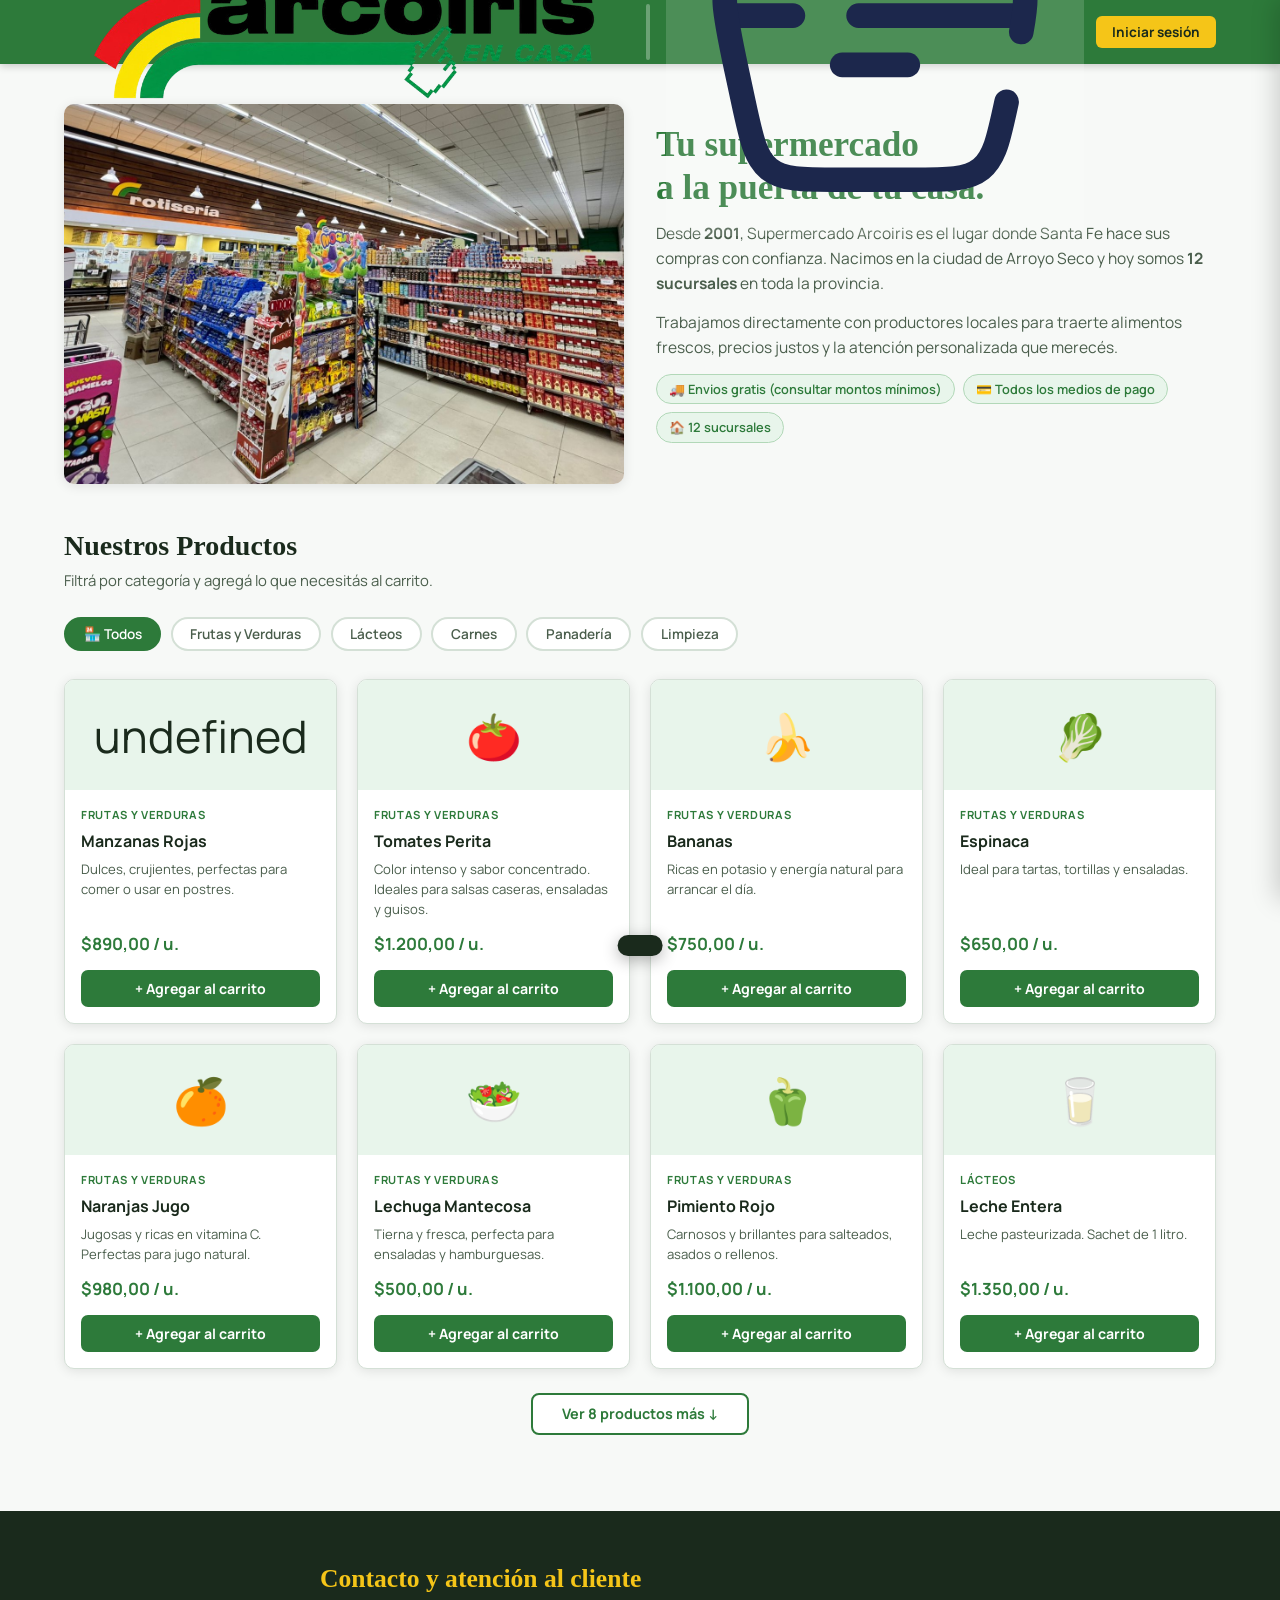
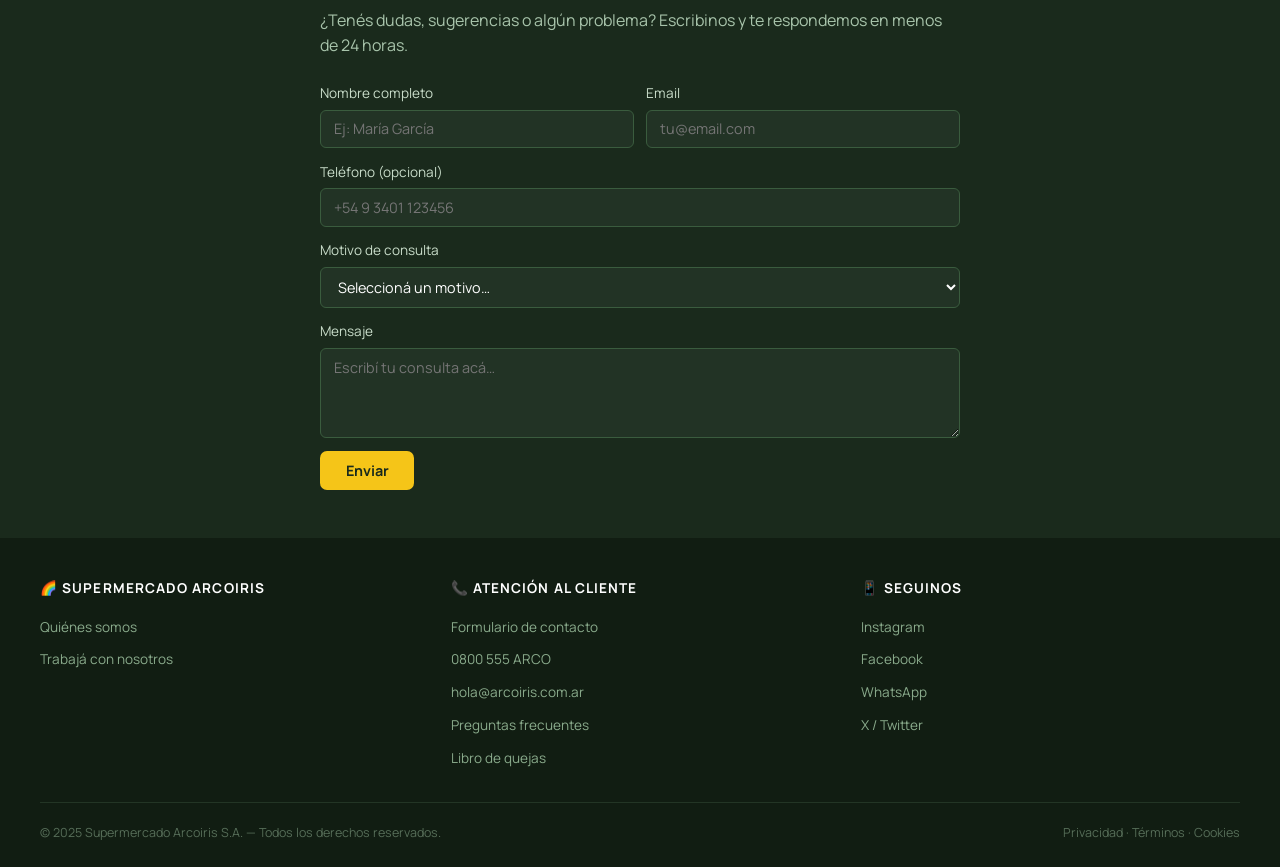
==== index.html @ 896e0bf3 "Errores menores" ====
<!DOCTYPE html>
<html lang="es">
<head>
  <meta charset="UTF-8" />
  <meta name="viewport" content="width=device-width, initial-scale=1.0" />
  <link rel="stylesheet" href="style.css">
  <link rel="icon" type="image/png" href="img/favicon.png">
  <title>Supermercado Arcoiris Online</title>
</head>
<body>

   <!-- ═══════════════════════════════ NAV ════════════════════════════════ -->
  <header>
    <nav id="main-nav" role="navigation" aria-label="Navegación principal">
      <div class="nav-inner">

        <a href="#" class="nav-logo" aria-label="Inicio — Supermercado Arcoiris">
          <img src="img/logo.png" alt="logo de Supermercado Arcoiris Premium">
        </a>

        <form class="nav-search" role="search" id="search-form">
          <label for="search-input" class="sr-only">Buscar productos</label>
          <input
            type="search"
            id="search-input"
            placeholder="Buscar productos..."
            autocomplete="off"
            aria-label="Buscar productos"
          />
          <button type="submit" id="search-btn" aria-label="Realizar búsqueda"> <img src="img/lupa.svg" alt="icono lupa"> </button>
        </form>

        <div class="nav-actions">
          <button id="cart-btn" aria-label="Abrir carrito">
            <img src="img/carrito.svg">

            <span id="cart-badge" aria-live="polite"></span>
          </button>
          <a href="login.html"> <button id="login-btn">Iniciar sesión</button> </a>
        </div>

      </div>
    </nav>

  </header>

   <!-- ═══════════════════════════════ MAIN ════════════════════════════════ -->
  <main>
    <section id="hero" aria-labelledby="hero-title">
      <div class="hero-img-wrap">
        <img
          src="img/main.jpg"
          alt="Interior luminoso del Supermercado Arcoiris con pasillos bien surtidos"
          loading="eager"
        />
      </div>
      <div class="hero-text">
        <h1 id="hero-title">Tu supermercado<br /><span>a la puerta de tu casa.</span></h1>
        <p>Desde <strong>2001</strong>, Supermercado Arcoiris es el lugar donde Santa Fe hace sus compras con confianza. 
          Nacimos en la ciudad de Arroyo Seco y hoy somos <strong>12 sucursales</strong> en toda la provincia.</p>
        <p>Trabajamos directamente con productores locales para traerte alimentos frescos, precios justos y la atención personalizada 
          que merecés.</p>
        <div class="hero-badges">
          <span class="badge">🚚 Envios gratis (consultar montos mínimos)</span>
          <span class="badge">💳 Todos los medios de pago</span>
          <span class="badge">🏠 12 sucursales</span>
    </section>

       <!-- ═══════════════════════════════ CATALOGO ════════════════════════════════ -->
    <section id="catalogo" aria-labelledby="catalogo-title">
      <div class="section-header">
        <h2 id="catalogo-title">Nuestros Productos</h2>
        <p>Filtrá por categoría y agregá lo que necesitás al carrito.</p>
      </div>
      <div id="category-filters" role="group" aria-label="Filtrar por categoría"></div>
      <div id="products-grid" aria-live="polite">
        <div id="no-results">
          <div class="emoji">🔍</div>
          <p>No encontramos productos para esa búsqueda.</p>
        </div>
      </div>
      <div id="show-more-wrap">
        <button id="show-more-btn">Ver más productos ↓</button>
      </div>
    </section>

    <!-- Filtros generados dinámicamente por JS -->
      <div id="category-filters" role="group" aria-label="Filtrar por categoría"></div>

      <!-- Cards generadas dinámicamente por JS -->
      <div id="products-grid" aria-live="polite">
        <div id="no-results">
          <div class="empty-icon">🔍</div>
          <p>No encontramos productos para esa búsqueda.</p>
        </div>
      </div>

    </section>


    <!-- CONTACTO -->
    <section id="contacto" aria-labelledby="contacto-title">
      <div class="contact-inner">
        <h2 id="contacto-title">Contacto y atención al cliente</h2>
        <p>¿Tenés dudas, sugerencias o algún problema? Escribinos y te respondemos en menos de 24 horas.</p>

        <form class="contact-form" id="contact-form" novalidate>
          <div class="form-row">
            <label>
              Nombre completo
              <input type="text" name="nombre" placeholder="Ej: María García" required />
            </label>
            <label>
              Email
              <input type="email" name="email" placeholder="tu@email.com" required />
            </label>
          </div>
          <label>
            Teléfono (opcional)
            <input type="tel" name="telefono" placeholder="+54 9 3401 123456" />
          </label>
          <label>
            Motivo de consulta
            <select name="motivo" required>
              <option value="">Seleccioná un motivo…</option>
              <option value="producto">Consulta sobre un producto</option>
              <option value="reclamo">Reclamo o devolución</option>
              <option value="sugerencia">Sugerencia</option>
              <option value="otro">Otro</option>
            </select>
          </label>
          <label>
            Mensaje
            <textarea name="mensaje" placeholder="Escribí tu consulta acá…" required></textarea>
          </label>
          <button type="submit" id="contact-submit">Enviar</button>
          <div id="form-success" role="alert">
            ✅ ¡Correo enviado! Te responderemos a la brevedad.
          </div>
        </form>
      </div>
    </section>

  </main>


  <!-- ═══════════════════════════════
       FOOTER
  ════════════════════════════════ -->
  <footer>
    <div class="footer-grid">

      <div class="footer-col">
        <h4>🌈 Supermercado Arcoiris</h4>
        <ul>
          <li><a href="#hero">Quiénes somos</a></li>
          <li><a href="#contacto">Trabajá con nosotros</a></li>
        </ul>
      </div>

      <div class="footer-col">
        <h4>📞 Atención al Cliente</h4>
        <ul>
          <li><a href="#contacto">Formulario de contacto</a></li>
          <li><a href="tel:08005551234">0800 555 ARCO</a></li>
          <li><a href="mailto:hola@arcoiris.com.ar">hola@arcoiris.com.ar</a></li>
          <li><a href="#contacto">Preguntas frecuentes</a></li>
          <li><a href="#contacto">Libro de quejas</a></li>
        </ul>
      </div>

      <div class="footer-col">
        <h4>📱 Seguinos</h4>
        <ul>
          <li><a href="https://instagram.com" target="_blank" rel="noopener">Instagram</a></li>
          <li><a href="https://facebook.com" target="_blank" rel="noopener">Facebook</a></li>
          <li><a href="https://wa.me/5493001234567" target="_blank" rel="noopener">WhatsApp</a></li>
          <li><a href="https://twitter.com" target="_blank" rel="noopener">X / Twitter</a></li>
        </ul>
      </div>

    </div>
    <div class="footer-bottom">
      <span>© 2025 Supermercado Arcoiris S.A. — Todos los derechos reservados.</span>
      <span>
        <a href="#contacto">Privacidad</a> ·
        <a href="#contacto">Términos</a> ·
        <a href="#contacto">Cookies</a>
      </span>
    </div>
  </footer>


  <!-- ═══════════════════════════════
       CARRITO LATERAL
  ════════════════════════════════ -->
  <div id="cart-overlay" aria-hidden="true"></div>

  <aside id="cart-panel" role="dialog" aria-modal="true" aria-label="Carrito de compras" aria-hidden="true">
    <div class="cart-header">
      <h2>🛒 Tu carrito</h2>
      <button id="close-cart" aria-label="Cerrar carrito">✕</button>
    </div>

    <!-- Ítems generados por JS -->
    <div id="cart-items"></div>

    <div class="cart-summary">
      <div class="discount-row">
        <input
          type="text"
          id="discount-input"
          placeholder="Código de descuento"
          aria-label="Código de descuento"
          maxlength="20"
        />
        <button id="apply-discount-btn">Aplicar</button>
      </div>
      <div id="discount-msg" aria-live="polite"></div>

      <div class="summary-line">
        <span>Subtotal</span>
        <span id="subtotal-val">$0,00</span>
      </div>
      <div class="summary-line discount" id="discount-row" hidden>
        <span id="discount-label">Descuento</span>
        <span id="discount-val"></span>
      </div>
      <div class="summary-line">
        <span>IVA (21%)</span>
        <span id="tax-val">$0,00</span>
      </div>
      <div class="summary-line total">
        <span>Total</span>
        <span id="total-val">$0,00</span>
      </div>

      <button id="checkout-btn" disabled>Finalizar compra →</button>
    </div>
  </aside>


  <!-- Toast de notificación -->
  <div id="toast" role="status" aria-live="polite"></div>

  <script src="app.js"></script>
</body>
</html>
---- style.css ----
@import url('https://fonts.googleapis.com/css2?family=Manrope:wght@200..800&display=swap');
    
    /* ── RESET & BASE ─────────────────────────────────────────── */
    *, *::before, *::after { box-sizing: border-box; margin: 0; padding: 0; }
    :root {
      --green:   #2d7a3a;
      --green-l: #e8f5eb;
      --yellow:  #f5c518;
      --red:     #d63031;
      --dark:    #1a2a1c;
      --mid:     #4a5e4c;
      --light:   #f7f9f7;
      --white:   #ffffff;
      --border:  #d4e0d6;
      --radius:  10px;
      --shadow:  0 2px 12px rgba(0,0,0,.10);
      --font-display: 'Georgia', serif;
      --font-body:   "Manrope", sans-serif;
      --transition:   .2s ease;
    }
    html { scroll-behavior: smooth; }
    body {
      font-family: var(--font-body);
      background: var(--light);
      color: var(--dark);
      line-height: 1.6;
    }
    a { color: inherit; text-decoration: none; }
    ul { list-style: none; }
    img { display: block; max-width: 100%; }
    button { cursor: pointer; font-family: inherit; border: none; outline: none; }

    /* ── NAV STICKY ───────────────────────────────────────────── */
    #main-nav {
      position: sticky;
      top: 0;
      z-index: 1000;
      background: var(--green);
      color: var(--white);
      box-shadow: 0 2px 8px rgba(0,0,0,.2);
    }
    .nav-inner {
      max-width: 1200px;
      margin: 0 auto;
      padding: 0 1.5rem;
      height: 64px;
      display: flex;
      align-items: center;
      gap: 1rem;
    }
    .nav-logo {
      font-family: var(--font-display);
      font-size: 1.4rem;
      font-weight: bold;
      letter-spacing: -0.5px;
      white-space: nowrap;
      color: var(--white);
    }
    .nav-logo span { color: var(--yellow); }
    .nav-search {
      flex: 1;
      display: flex;
      max-width: 480px;
      border-radius: 6px;
      overflow: hidden;
      border: 2px solid rgba(255,255,255,.3);
      transition: border-color var(--transition);
      
    }
    .nav-search:focus-within { border-color: var(--yellow); }
    #search-input {
      flex: 1;
      padding: .45rem .75rem;
      border: none;
      font-size: .95rem;
      background: rgba(255,255,255,.15);
      color: var(--white);
    }
    #search-input::placeholder { color: rgba(255,255,255,.65); }
    #search-input:focus { outline: none; background: rgba(255,255,255,.25); }
    #search-btn {
      padding: 0 .85rem;
      background: rgba(255,255,255,.15);
      color: var(--white);
      font-size: 1.1rem;
      transition: background var(--transition);
    }
    #search-btn:hover { background: rgba(255,255,255,.30); }
    .nav-actions { display: flex; align-items: center; gap: .75rem; margin-left: auto; }
    #cart-btn {
      position: relative;
      background: rgba(255,255,255,.15);
      color: var(--white);
      border-radius: 8px;
      padding: .45rem .75rem;
      font-size: 1.25rem;
      transition: background var(--transition);
      display: flex; align-items: center; gap: .35rem;
    }
    #cart-btn:hover { background: rgba(255,255,255,.28); }
    #cart-btn .cart-label { font-size: .8rem; font-weight: 600; }
    #cart-badge {
      position: absolute;
      top: -5px; right: -5px;
      background: var(--yellow);
      color: var(--dark);
      border-radius: 50%;
      width: 18px; height: 18px;
      font-size: .68rem;
      font-weight: 700;
      display: none;
      align-items: center;
      justify-content: center;
    }
    #cart-badge.visible { display: flex; }
    #login-btn {
      background: var(--yellow);
      color: var(--dark);
      font-weight: 700;
      font-size: .85rem;
      padding: .45rem 1rem;
      border-radius: 6px;
      transition: opacity var(--transition);
      white-space: nowrap;
    }
    #login-btn:hover { opacity: .88; }

    /* ── HERO ─────────────────────────────────────────────────── */
    #hero {
      max-width: 1200px;
      margin: 2.5rem auto;
      padding: 0 1.5rem;
      display: grid;
      grid-template-columns: 1fr 1fr;
      gap: 2rem;
      align-items: center;
    }
    .hero-img-wrap { border-radius: var(--radius); overflow: hidden; box-shadow: var(--shadow); }
    .hero-img-wrap img { width: 100%; height: 380px; object-fit: cover; }
    .hero-text h1 {
      font-family: var(--font-display);
      font-size: 2.2rem;
      color: var(--green);
      line-height: 1.2;
      margin-bottom: .75rem;
    }
    .hero-text h1 em { font-style: normal; color: var(--dark); }
    .hero-text p { color: var(--mid); margin-bottom: .9rem; font-size: .97rem; }
    .hero-badges { display: flex; flex-wrap: wrap; gap: .5rem; margin-bottom: 1.3rem; }
    .badge {
      background: var(--green-l);
      color: var(--green);
      border: 1px solid #b2d8b8;
      border-radius: 20px;
      padding: .25rem .75rem;
      font-size: .8rem;
      font-weight: 600;
    }
    .hero-cta {
      display: inline-block;
      background: var(--green);
      color: var(--white);
      font-weight: 700;
      padding: .7rem 1.5rem;
      border-radius: 8px;
      font-size: .95rem;
      transition: background var(--transition);
    }
    .hero-cta:hover { background: #235f2d; }

    /* ── CATÁLOGO ─────────────────────────────────────────────── */
    #catalogo {
      max-width: 1200px;
      margin: 0 auto 3rem;
      padding: 0 1.5rem;
    }
    .section-header { margin-bottom: 1.5rem; }
    .section-header h2 {
      font-family: var(--font-display);
      font-size: 1.75rem;
      color: var(--dark);
    }
    .section-header p { color: var(--mid); font-size: .93rem; }
    #category-filters {
      display: flex;
      flex-wrap: wrap;
      gap: .6rem;
      margin-bottom: 1.75rem;
    }
    .filter-btn {
      padding: .4rem 1.1rem;
      border-radius: 20px;
      font-size: .85rem;
      font-weight: 600;
      background: var(--white);
      color: var(--mid);
      border: 2px solid var(--border);
      transition: all var(--transition);
    }
    .filter-btn:hover { border-color: var(--green); color: var(--green); }
    .filter-btn.active { background: var(--green); color: var(--white); border-color: var(--green); }
    #products-grid {
      display: grid;
      grid-template-columns: repeat(auto-fill, minmax(230px, 1fr));
      gap: 1.25rem;
    }
    .product-card {
      background: var(--white);
      border-radius: var(--radius);
      box-shadow: var(--shadow);
      overflow: hidden;
      display: flex;
      flex-direction: column;
      border: 1px solid var(--border);
      transition: transform var(--transition), box-shadow var(--transition);
    }
    .product-card:hover { transform: translateY(-3px); box-shadow: 0 6px 20px rgba(0,0,0,.13); }
    .card-emoji { background: var(--green-l); font-size: 2.8rem; text-align: center; padding: 1.2rem 0; }
    .card-body { padding: 1rem; flex: 1; display: flex; flex-direction: column; }
    .card-category { font-size: .7rem; font-weight: 700; letter-spacing: .06em; text-transform: uppercase; color: var(--green); margin-bottom: .3rem; }
    .card-name { font-size: 1rem; font-weight: 700; color: var(--dark); margin-bottom: .35rem; }
    .card-desc { font-size: .82rem; color: var(--mid); line-height: 1.5; flex: 1; margin-bottom: .75rem; }
    .card-price { font-size: 1.05rem; font-weight: 700; color: var(--green); margin-bottom: .75rem; }
    .card-add-btn {
      width: 100%;
      padding: .55rem;
      background: var(--green);
      color: var(--white);
      border-radius: 7px;
      font-weight: 700;
      font-size: .88rem;
      transition: background var(--transition);
    }
    .card-add-btn:hover { background: #235f2d; }
    .card-add-btn.added { background: var(--yellow); color: var(--dark); }
    #show-more-wrap { text-align: center; margin-top: 1.5rem; }
    #show-more-btn {
      background: var(--white);
      border: 2px solid var(--green);
      color: var(--green);
      font-weight: 700;
      padding: .6rem 1.8rem;
      border-radius: 8px;
      font-size: .9rem;
      transition: all var(--transition);
    }
    #show-more-btn:hover { background: var(--green); color: var(--white); }
    #no-results { display: none; text-align: center; padding: 3rem 1rem; color: var(--mid); grid-column: 1 / -1; }
    #no-results .emoji { font-size: 3rem; margin-bottom: .5rem; }

    /* ── CARRITO LATERAL ──────────────────────────────────────── */
    #cart-overlay {
      display: none;
      position: fixed;
      inset: 0;
      background: rgba(0,0,0,.45);
      z-index: 2000;
    }
    #cart-overlay.open { display: block; }
    #cart-panel {
      position: fixed;
      top: 0; right: -480px;
      width: min(480px, 100vw);
      height: 100%;
      background: var(--white);
      z-index: 2001;
      box-shadow: -4px 0 24px rgba(0,0,0,.18);
      display: flex;
      flex-direction: column;
      transition: right .3s cubic-bezier(.4,0,.2,1);
    }
    #cart-panel.open { right: 0; }
    .cart-header {
      padding: 1.1rem 1.4rem;
      background: var(--green);
      color: var(--white);
      display: flex;
      align-items: center;
      justify-content: space-between;
    }
    .cart-header h2 { font-size: 1.1rem; font-weight: 700; }
    #close-cart {
      background: none;
      color: var(--white);
      font-size: 1.5rem;
      line-height: 1;
      padding: .2rem .5rem;
      border-radius: 4px;
      transition: background var(--transition);
    }
    #close-cart:hover { background: rgba(255,255,255,.2); }
    #cart-items {
      flex: 1;
      overflow-y: auto;
      padding: 1rem 1.2rem;
      display: flex;
      flex-direction: column;
      gap: .75rem;
    }
    .cart-empty { text-align: center; padding: 3rem 1rem; color: var(--mid); }
    .cart-empty .emoji { font-size: 3rem; margin-bottom: .5rem; }
    .cart-item {
      display: flex;
      align-items: flex-start;
      gap: .75rem;
      padding: .8rem;
      background: var(--light);
      border-radius: 8px;
      border: 1px solid var(--border);
    }
    .ci-emoji { font-size: 1.8rem; flex-shrink: 0; }
    .ci-info { flex: 1; min-width: 0; }
    .ci-name { font-weight: 700; font-size: .9rem; color: var(--dark); }
    .ci-price-unit { font-size: .78rem; color: var(--mid); }
    .ci-qty { display: flex; align-items: center; gap: .4rem; margin-top: .4rem; }
    .qty-btn {
      width: 26px; height: 26px;
      border-radius: 50%;
      background: var(--green);
      color: var(--white);
      font-size: 1rem;
      font-weight: 700;
      display: flex; align-items: center; justify-content: center;
      transition: background var(--transition);
    }
    .qty-btn:hover { background: #235f2d; }
    .qty-val { font-size: .9rem; font-weight: 700; min-width: 18px; text-align: center; }
    .ci-subtotal { font-weight: 700; font-size: .92rem; color: var(--green); flex-shrink: 0; align-self: center; }
    .ci-remove {
      background: none;
      color: #b00;
      font-size: 1.1rem;
      padding: .1rem .3rem;
      border-radius: 4px;
      align-self: flex-start;
      transition: background var(--transition);
    }
    .ci-remove:hover { background: #ffe5e5; }
    .cart-summary {
      padding: 1.1rem 1.2rem;
      border-top: 2px solid var(--border);
      background: var(--light);
    }
    .discount-row { display: flex; gap: .5rem; margin-bottom: .9rem; }
    #discount-input {
      flex: 1;
      padding: .45rem .75rem;
      border: 2px solid var(--border);
      border-radius: 6px;
      font-size: .88rem;
      text-transform: uppercase;
      letter-spacing: .05em;
      transition: border-color var(--transition);
    }
    #discount-input:focus { outline: none; border-color: var(--green); }
    #apply-discount-btn {
      padding: .45rem 1rem;
      background: var(--green);
      color: var(--white);
      font-weight: 700;
      font-size: .85rem;
      border-radius: 6px;
      transition: background var(--transition);
    }
    #apply-discount-btn:hover { background: #235f2d; }
    #discount-msg { font-size: .8rem; margin-bottom: .75rem; min-height: 1.1em; }
    #discount-msg.ok  { color: #1a7a2a; font-weight: 600; }
    #discount-msg.err { color: var(--red); font-weight: 600; }
    .summary-line {
      display: flex;
      justify-content: space-between;
      font-size: .88rem;
      color: var(--mid);
      margin-bottom: .3rem;
    }
    .summary-line.discount { color: #1a7a2a; font-weight: 600; }
    .summary-line.total {
      font-size: 1.1rem;
      font-weight: 700;
      color: var(--dark);
      border-top: 1px solid var(--border);
      padding-top: .6rem;
      margin-top: .4rem;
    }
    #checkout-btn {
      width: 100%;
      margin-top: 1rem;
      padding: .75rem;
      background: var(--yellow);
      color: var(--dark);
      font-weight: 700;
      font-size: 1rem;
      border-radius: 8px;
      transition: opacity var(--transition);
    }
    #checkout-btn:hover { opacity: .88; }
    #checkout-btn:disabled { opacity: .4; cursor: not-allowed; }

    /* ── SECCIÓN CONTACTO ─────────────────────────────────────── */
    #contacto { background: var(--dark); color: var(--white); padding: 3rem 1.5rem; }
    .contact-inner { max-width: 640px; margin: 0 auto; }
    #contacto h2 { font-family: var(--font-display); font-size: 1.6rem; margin-bottom: .5rem; color: var(--yellow); }
    #contacto p { color: #a8c4ab; margin-bottom: 1.5rem; }
    .contact-form { display: flex; flex-direction: column; gap: .85rem; }
    .form-row { display: grid; grid-template-columns: 1fr 1fr; gap: .75rem; }
    .contact-form label { display: flex; flex-direction: column; gap: .3rem; font-size: .85rem; color: #c8dcc9; }
    .contact-form input,
    .contact-form select,
    .contact-form textarea {
      padding: .55rem .8rem;
      border-radius: 6px;
      border: 1px solid #3a5c3e;
      background: #223325;
      color: var(--white);
      font-size: .9rem;
      font-family: inherit;
      transition: border-color var(--transition);
    }
    .contact-form input:focus,
    .contact-form select:focus,
    .contact-form textarea:focus { outline: none; border-color: var(--yellow); }
    .contact-form textarea { resize: vertical; min-height: 90px; }
    #contact-submit {
      align-self: flex-start;
      padding: .6rem 1.6rem;
      background: var(--yellow);
      color: var(--dark);
      font-weight: 700;
      border-radius: 7px;
      font-size: .9rem;
      transition: opacity var(--transition);
    }
    #contact-submit:hover { opacity: .88; }
    #form-success {
      display: none;
      background: #1a3d1f;
      border: 1px solid #2d7a3a;
      color: #7de48a;
      padding: .75rem 1rem;
      border-radius: 8px;
      font-size: .9rem;
      margin-top: .5rem;
    }

    /* ── FOOTER ───────────────────────────────────────────────── */
    footer { background: #111d12; color: #8aab8c; padding: 2.5rem 1.5rem 1.5rem; }
    .footer-grid {
      max-width: 1200px;
      margin: 0 auto 2rem;
      display: grid;
      grid-template-columns: repeat(auto-fit, minmax(180px, 1fr));
      gap: 2rem;
    }
    .footer-col h4 { font-size: .85rem; font-weight: 700; text-transform: uppercase; letter-spacing: .08em; color: var(--white); margin-bottom: .9rem; }
    .footer-col ul { display: flex; flex-direction: column; gap: .45rem; }
    .footer-col a { color: #8aab8c; font-size: .85rem; transition: color var(--transition); }
    .footer-col a:hover { color: var(--yellow); }
    .footer-bottom {
      max-width: 1200px;
      margin: 0 auto;
      border-top: 1px solid #233525;
      padding-top: 1.2rem;
      display: flex;
      justify-content: space-between;
      align-items: center;
      flex-wrap: wrap;
      gap: .5rem;
      font-size: .78rem;
      color: #566d58;
    }

    /* ── TOAST ────────────────────────────────────────────────── */
    #toast {
      position: fixed;
      bottom: 1.5rem;
      left: 50%;
      transform: translateX(-50%) translateY(80px);
      background: var(--dark);
      color: var(--white);
      padding: .65rem 1.4rem;
      border-radius: 24px;
      font-size: .88rem;
      font-weight: 600;
      box-shadow: 0 4px 16px rgba(0,0,0,.3);
      z-index: 3000;
      transition: transform .3s ease;
      pointer-events: none;
      white-space: nowrap;
    }
    #toast.show { transform: translateX(-50%) translateY(0); }

    /* ── RESPONSIVE ───────────────────────────────────────────── */
    @media (max-width: 768px) {
      #hero { grid-template-columns: 1fr; }
      .hero-img-wrap img { height: 220px; }
      .hero-text h1 { font-size: 1.6rem; }
      .form-row { grid-template-columns: 1fr; }
      .nav-logo { font-size: 1.1rem; }
      .cart-label { display: none; }
    }
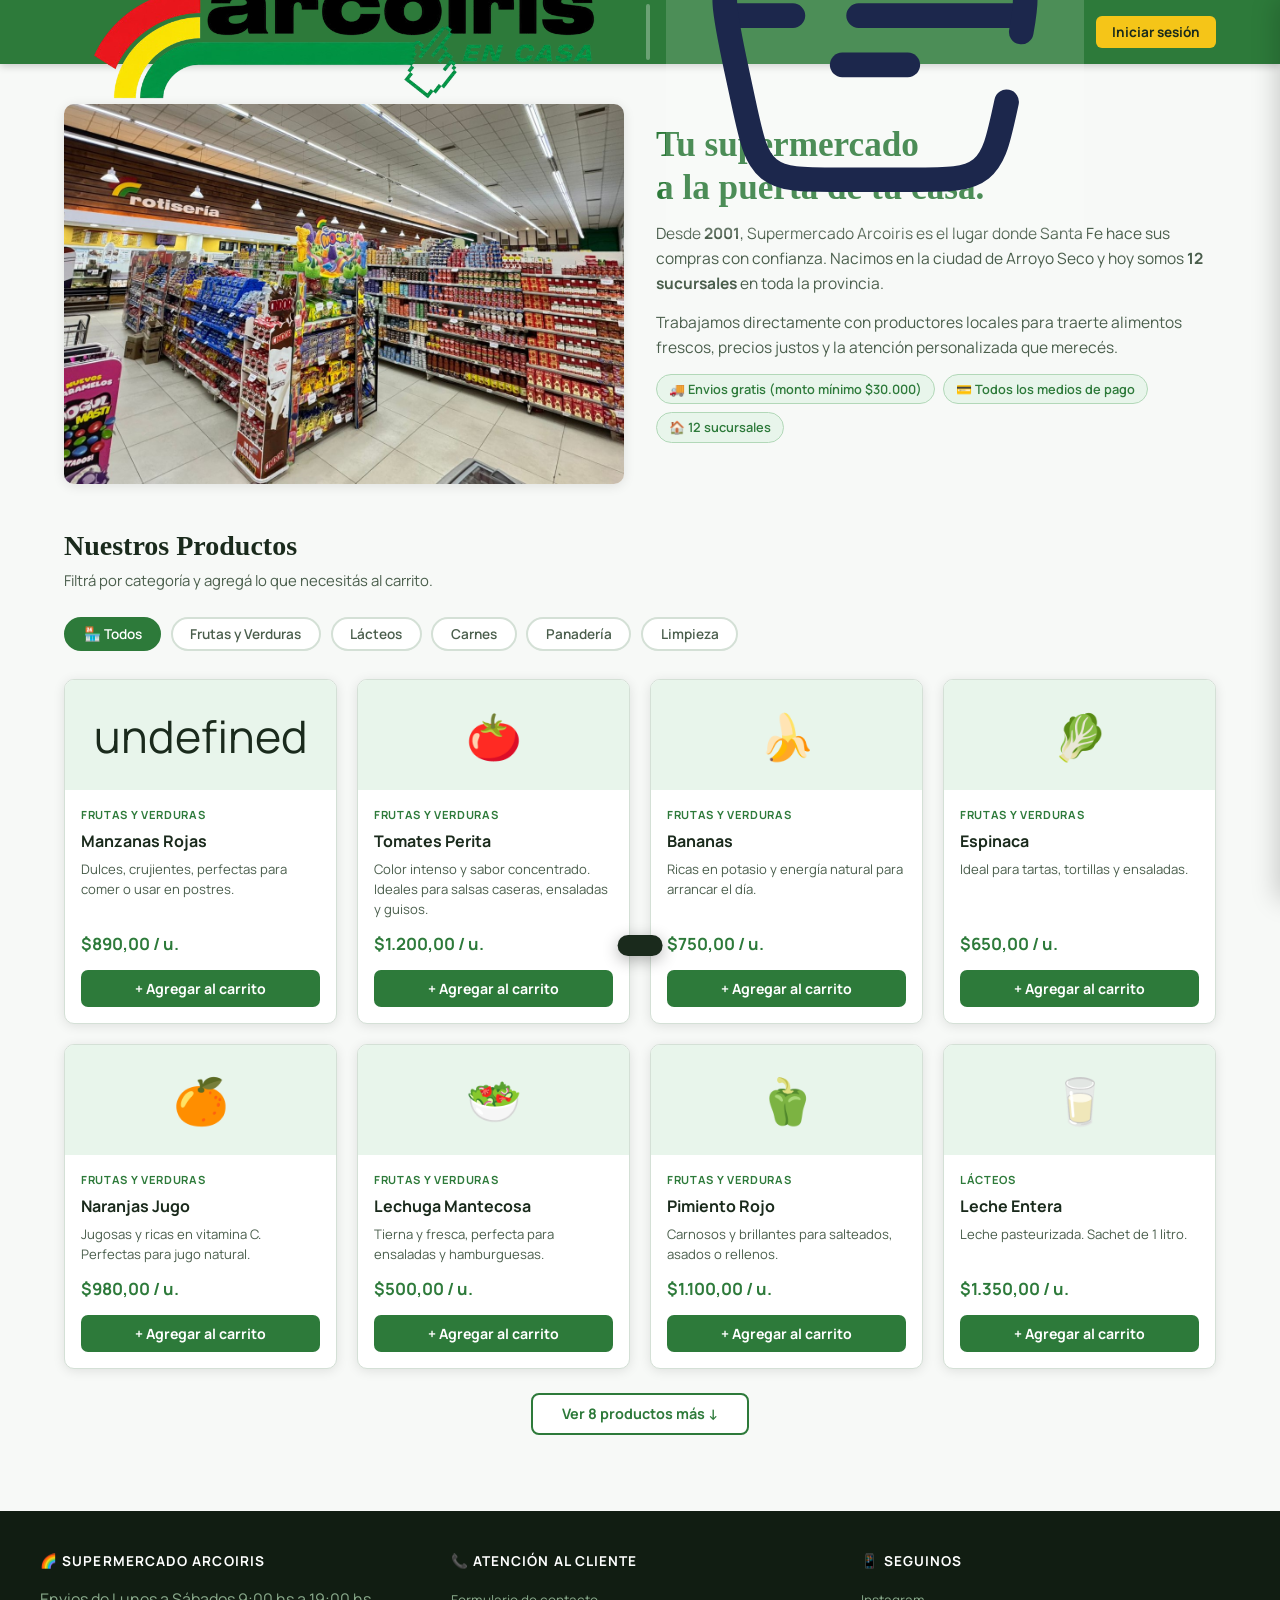
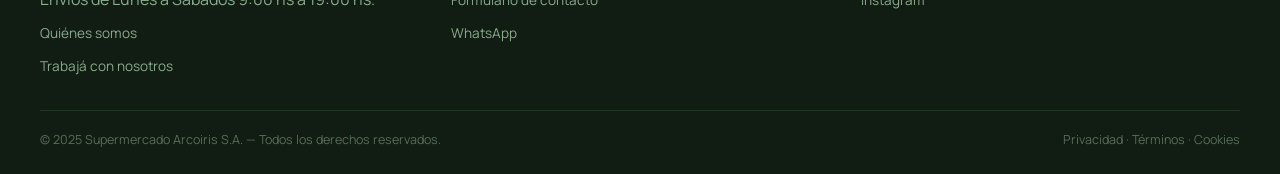
==== commit 58ba1a38: "Cambios en el footer, contacto y login" ====
--- a/index.html
+++ b/index.html
@@ -61,7 +61,7 @@
         <p>Trabajamos directamente con productores locales para traerte alimentos frescos, precios justos y la atención personalizada 
           que merecés.</p>
         <div class="hero-badges">
-          <span class="badge">🚚 Envios gratis (consultar montos mínimos)</span>
+          <span class="badge">🚚 Envios gratis (monto mínimo $30.000)</span>
           <span class="badge">💳 Todos los medios de pago</span>
           <span class="badge">🏠 12 sucursales</span>
     </section>
@@ -97,50 +97,6 @@
 
     </section>
 
-
-    <!-- CONTACTO -->
-    <section id="contacto" aria-labelledby="contacto-title">
-      <div class="contact-inner">
-        <h2 id="contacto-title">Contacto y atención al cliente</h2>
-        <p>¿Tenés dudas, sugerencias o algún problema? Escribinos y te respondemos en menos de 24 horas.</p>
-
-        <form class="contact-form" id="contact-form" novalidate>
-          <div class="form-row">
-            <label>
-              Nombre completo
-              <input type="text" name="nombre" placeholder="Ej: María García" required />
-            </label>
-            <label>
-              Email
-              <input type="email" name="email" placeholder="tu@email.com" required />
-            </label>
-          </div>
-          <label>
-            Teléfono (opcional)
-            <input type="tel" name="telefono" placeholder="+54 9 3401 123456" />
-          </label>
-          <label>
-            Motivo de consulta
-            <select name="motivo" required>
-              <option value="">Seleccioná un motivo…</option>
-              <option value="producto">Consulta sobre un producto</option>
-              <option value="reclamo">Reclamo o devolución</option>
-              <option value="sugerencia">Sugerencia</option>
-              <option value="otro">Otro</option>
-            </select>
-          </label>
-          <label>
-            Mensaje
-            <textarea name="mensaje" placeholder="Escribí tu consulta acá…" required></textarea>
-          </label>
-          <button type="submit" id="contact-submit">Enviar</button>
-          <div id="form-success" role="alert">
-            ✅ ¡Correo enviado! Te responderemos a la brevedad.
-          </div>
-        </form>
-      </div>
-    </section>
-
   </main>
 
 
@@ -153,29 +109,24 @@
       <div class="footer-col">
         <h4>🌈 Supermercado Arcoiris</h4>
         <ul>
+          <li>Envios de Lunes a Sábados 9:00 hs a 19:00 hs.</li>
           <li><a href="#hero">Quiénes somos</a></li>
-          <li><a href="#contacto">Trabajá con nosotros</a></li>
+          <li><a href="contacto.html">Trabajá con nosotros</a></li>
         </ul>
       </div>
 
       <div class="footer-col">
         <h4>📞 Atención al Cliente</h4>
         <ul>
-          <li><a href="#contacto">Formulario de contacto</a></li>
-          <li><a href="tel:08005551234">0800 555 ARCO</a></li>
-          <li><a href="mailto:hola@arcoiris.com.ar">hola@arcoiris.com.ar</a></li>
-          <li><a href="#contacto">Preguntas frecuentes</a></li>
-          <li><a href="#contacto">Libro de quejas</a></li>
+          <li><a href="contacto.html">Formulario de contacto</a></li>
+          <li><a href="https://api.whatsapp.com/send?phone=5493415028860&text=Hola!">WhatsApp</a></li>
         </ul>
       </div>
 
       <div class="footer-col">
         <h4>📱 Seguinos</h4>
         <ul>
-          <li><a href="https://instagram.com" target="_blank" rel="noopener">Instagram</a></li>
-          <li><a href="https://facebook.com" target="_blank" rel="noopener">Facebook</a></li>
-          <li><a href="https://wa.me/5493001234567" target="_blank" rel="noopener">WhatsApp</a></li>
-          <li><a href="https://twitter.com" target="_blank" rel="noopener">X / Twitter</a></li>
+          <li><a href="https://www.instagram.com/supermercadosarcoiris/" target="_blank" rel="noopener">Instagram</a></li>
         </ul>
       </div>
 
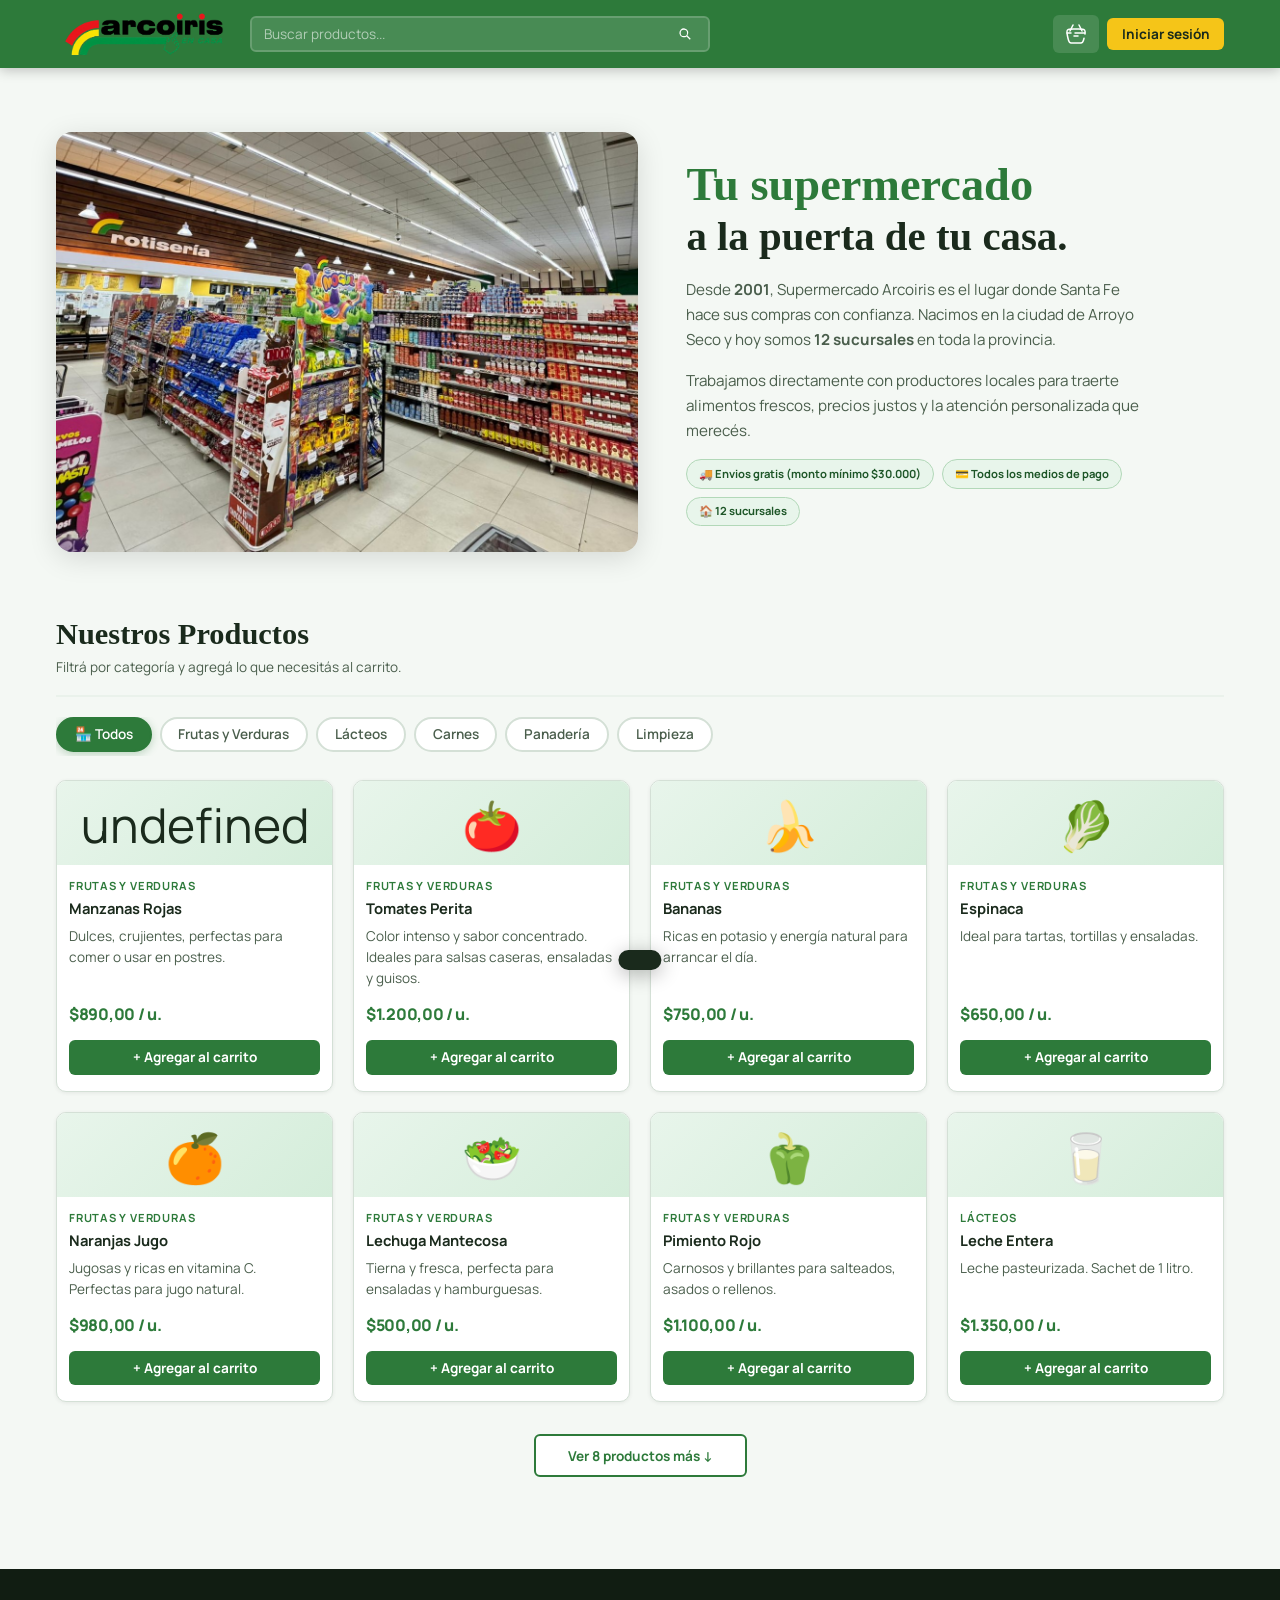
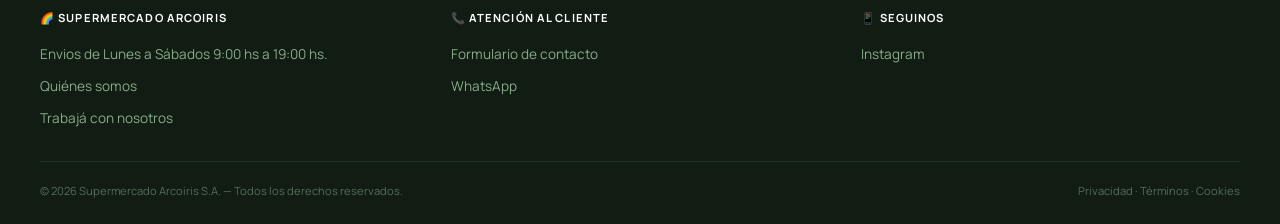
==== commit 62a95a35: "Modificación de todo el CSS. Claude te amo." ====
--- a/index.html
+++ b/index.html
@@ -132,7 +132,7 @@
 
     </div>
     <div class="footer-bottom">
-      <span>© 2025 Supermercado Arcoiris S.A. — Todos los derechos reservados.</span>
+      <span>© 2026 Supermercado Arcoiris S.A. — Todos los derechos reservados.</span>
       <span>
         <a href="#contacto">Privacidad</a> ·
         <a href="#contacto">Términos</a> ·
--- a/style.css
+++ b/style.css
@@ -1,501 +1,1190 @@
 
 @import url('https://fonts.googleapis.com/css2?family=Manrope:wght@200..800&display=swap');
     
-    /* ── RESET & BASE ─────────────────────────────────────────── */
-    *, *::before, *::after { box-sizing: border-box; margin: 0; padding: 0; }
-    :root {
-      --green:   #2d7a3a;
-      --green-l: #e8f5eb;
-      --yellow:  #f5c518;
-      --red:     #d63031;
-      --dark:    #1a2a1c;
-      --mid:     #4a5e4c;
-      --light:   #f7f9f7;
-      --white:   #ffffff;
-      --border:  #d4e0d6;
-      --radius:  10px;
-      --shadow:  0 2px 12px rgba(0,0,0,.10);
-      --font-display: 'Georgia', serif;
-      --font-body:   "Manrope", sans-serif;
-      --transition:   .2s ease;
-    }
-    html { scroll-behavior: smooth; }
-    body {
-      font-family: var(--font-body);
-      background: var(--light);
-      color: var(--dark);
-      line-height: 1.6;
-    }
-    a { color: inherit; text-decoration: none; }
-    ul { list-style: none; }
-    img { display: block; max-width: 100%; }
-    button { cursor: pointer; font-family: inherit; border: none; outline: none; }
-
-    /* ── NAV STICKY ───────────────────────────────────────────── */
-    #main-nav {
-      position: sticky;
-      top: 0;
-      z-index: 1000;
-      background: var(--green);
-      color: var(--white);
-      box-shadow: 0 2px 8px rgba(0,0,0,.2);
-    }
-    .nav-inner {
-      max-width: 1200px;
-      margin: 0 auto;
-      padding: 0 1.5rem;
-      height: 64px;
-      display: flex;
-      align-items: center;
-      gap: 1rem;
-    }
-    .nav-logo {
-      font-family: var(--font-display);
-      font-size: 1.4rem;
-      font-weight: bold;
-      letter-spacing: -0.5px;
-      white-space: nowrap;
-      color: var(--white);
-    }
-    .nav-logo span { color: var(--yellow); }
-    .nav-search {
-      flex: 1;
-      display: flex;
-      max-width: 480px;
-      border-radius: 6px;
-      overflow: hidden;
-      border: 2px solid rgba(255,255,255,.3);
-      transition: border-color var(--transition);
-      
-    }
-    .nav-search:focus-within { border-color: var(--yellow); }
-    #search-input {
-      flex: 1;
-      padding: .45rem .75rem;
-      border: none;
-      font-size: .95rem;
-      background: rgba(255,255,255,.15);
-      color: var(--white);
-    }
-    #search-input::placeholder { color: rgba(255,255,255,.65); }
-    #search-input:focus { outline: none; background: rgba(255,255,255,.25); }
-    #search-btn {
-      padding: 0 .85rem;
-      background: rgba(255,255,255,.15);
-      color: var(--white);
-      font-size: 1.1rem;
-      transition: background var(--transition);
-    }
-    #search-btn:hover { background: rgba(255,255,255,.30); }
-    .nav-actions { display: flex; align-items: center; gap: .75rem; margin-left: auto; }
-    #cart-btn {
-      position: relative;
-      background: rgba(255,255,255,.15);
-      color: var(--white);
-      border-radius: 8px;
-      padding: .45rem .75rem;
-      font-size: 1.25rem;
-      transition: background var(--transition);
-      display: flex; align-items: center; gap: .35rem;
-    }
-    #cart-btn:hover { background: rgba(255,255,255,.28); }
-    #cart-btn .cart-label { font-size: .8rem; font-weight: 600; }
-    #cart-badge {
-      position: absolute;
-      top: -5px; right: -5px;
-      background: var(--yellow);
-      color: var(--dark);
-      border-radius: 50%;
-      width: 18px; height: 18px;
-      font-size: .68rem;
-      font-weight: 700;
-      display: none;
-      align-items: center;
-      justify-content: center;
-    }
-    #cart-badge.visible { display: flex; }
-    #login-btn {
-      background: var(--yellow);
-      color: var(--dark);
-      font-weight: 700;
-      font-size: .85rem;
-      padding: .45rem 1rem;
-      border-radius: 6px;
-      transition: opacity var(--transition);
-      white-space: nowrap;
-    }
-    #login-btn:hover { opacity: .88; }
-
-    /* ── HERO ─────────────────────────────────────────────────── */
-    #hero {
-      max-width: 1200px;
-      margin: 2.5rem auto;
-      padding: 0 1.5rem;
-      display: grid;
-      grid-template-columns: 1fr 1fr;
-      gap: 2rem;
-      align-items: center;
-    }
-    .hero-img-wrap { border-radius: var(--radius); overflow: hidden; box-shadow: var(--shadow); }
-    .hero-img-wrap img { width: 100%; height: 380px; object-fit: cover; }
-    .hero-text h1 {
-      font-family: var(--font-display);
-      font-size: 2.2rem;
-      color: var(--green);
-      line-height: 1.2;
-      margin-bottom: .75rem;
-    }
-    .hero-text h1 em { font-style: normal; color: var(--dark); }
-    .hero-text p { color: var(--mid); margin-bottom: .9rem; font-size: .97rem; }
-    .hero-badges { display: flex; flex-wrap: wrap; gap: .5rem; margin-bottom: 1.3rem; }
-    .badge {
-      background: var(--green-l);
-      color: var(--green);
-      border: 1px solid #b2d8b8;
-      border-radius: 20px;
-      padding: .25rem .75rem;
-      font-size: .8rem;
-      font-weight: 600;
-    }
-    .hero-cta {
-      display: inline-block;
-      background: var(--green);
-      color: var(--white);
-      font-weight: 700;
-      padding: .7rem 1.5rem;
-      border-radius: 8px;
-      font-size: .95rem;
-      transition: background var(--transition);
-    }
-    .hero-cta:hover { background: #235f2d; }
-
-    /* ── CATÁLOGO ─────────────────────────────────────────────── */
-    #catalogo {
-      max-width: 1200px;
-      margin: 0 auto 3rem;
-      padding: 0 1.5rem;
-    }
-    .section-header { margin-bottom: 1.5rem; }
-    .section-header h2 {
-      font-family: var(--font-display);
-      font-size: 1.75rem;
-      color: var(--dark);
-    }
-    .section-header p { color: var(--mid); font-size: .93rem; }
-    #category-filters {
-      display: flex;
-      flex-wrap: wrap;
-      gap: .6rem;
-      margin-bottom: 1.75rem;
-    }
-    .filter-btn {
-      padding: .4rem 1.1rem;
-      border-radius: 20px;
-      font-size: .85rem;
-      font-weight: 600;
-      background: var(--white);
-      color: var(--mid);
-      border: 2px solid var(--border);
-      transition: all var(--transition);
-    }
-    .filter-btn:hover { border-color: var(--green); color: var(--green); }
-    .filter-btn.active { background: var(--green); color: var(--white); border-color: var(--green); }
-    #products-grid {
-      display: grid;
-      grid-template-columns: repeat(auto-fill, minmax(230px, 1fr));
-      gap: 1.25rem;
-    }
-    .product-card {
-      background: var(--white);
-      border-radius: var(--radius);
-      box-shadow: var(--shadow);
-      overflow: hidden;
-      display: flex;
-      flex-direction: column;
-      border: 1px solid var(--border);
-      transition: transform var(--transition), box-shadow var(--transition);
-    }
-    .product-card:hover { transform: translateY(-3px); box-shadow: 0 6px 20px rgba(0,0,0,.13); }
-    .card-emoji { background: var(--green-l); font-size: 2.8rem; text-align: center; padding: 1.2rem 0; }
-    .card-body { padding: 1rem; flex: 1; display: flex; flex-direction: column; }
-    .card-category { font-size: .7rem; font-weight: 700; letter-spacing: .06em; text-transform: uppercase; color: var(--green); margin-bottom: .3rem; }
-    .card-name { font-size: 1rem; font-weight: 700; color: var(--dark); margin-bottom: .35rem; }
-    .card-desc { font-size: .82rem; color: var(--mid); line-height: 1.5; flex: 1; margin-bottom: .75rem; }
-    .card-price { font-size: 1.05rem; font-weight: 700; color: var(--green); margin-bottom: .75rem; }
-    .card-add-btn {
-      width: 100%;
-      padding: .55rem;
-      background: var(--green);
-      color: var(--white);
-      border-radius: 7px;
-      font-weight: 700;
-      font-size: .88rem;
-      transition: background var(--transition);
-    }
-    .card-add-btn:hover { background: #235f2d; }
-    .card-add-btn.added { background: var(--yellow); color: var(--dark); }
-    #show-more-wrap { text-align: center; margin-top: 1.5rem; }
-    #show-more-btn {
-      background: var(--white);
-      border: 2px solid var(--green);
-      color: var(--green);
-      font-weight: 700;
-      padding: .6rem 1.8rem;
-      border-radius: 8px;
-      font-size: .9rem;
-      transition: all var(--transition);
-    }
-    #show-more-btn:hover { background: var(--green); color: var(--white); }
-    #no-results { display: none; text-align: center; padding: 3rem 1rem; color: var(--mid); grid-column: 1 / -1; }
-    #no-results .emoji { font-size: 3rem; margin-bottom: .5rem; }
-
-    /* ── CARRITO LATERAL ──────────────────────────────────────── */
-    #cart-overlay {
-      display: none;
-      position: fixed;
-      inset: 0;
-      background: rgba(0,0,0,.45);
-      z-index: 2000;
-    }
-    #cart-overlay.open { display: block; }
-    #cart-panel {
-      position: fixed;
-      top: 0; right: -480px;
-      width: min(480px, 100vw);
-      height: 100%;
-      background: var(--white);
-      z-index: 2001;
-      box-shadow: -4px 0 24px rgba(0,0,0,.18);
-      display: flex;
-      flex-direction: column;
-      transition: right .3s cubic-bezier(.4,0,.2,1);
-    }
-    #cart-panel.open { right: 0; }
-    .cart-header {
-      padding: 1.1rem 1.4rem;
-      background: var(--green);
-      color: var(--white);
-      display: flex;
-      align-items: center;
-      justify-content: space-between;
-    }
-    .cart-header h2 { font-size: 1.1rem; font-weight: 700; }
-    #close-cart {
-      background: none;
-      color: var(--white);
-      font-size: 1.5rem;
-      line-height: 1;
-      padding: .2rem .5rem;
-      border-radius: 4px;
-      transition: background var(--transition);
-    }
-    #close-cart:hover { background: rgba(255,255,255,.2); }
-    #cart-items {
-      flex: 1;
-      overflow-y: auto;
-      padding: 1rem 1.2rem;
-      display: flex;
-      flex-direction: column;
-      gap: .75rem;
-    }
-    .cart-empty { text-align: center; padding: 3rem 1rem; color: var(--mid); }
-    .cart-empty .emoji { font-size: 3rem; margin-bottom: .5rem; }
-    .cart-item {
-      display: flex;
-      align-items: flex-start;
-      gap: .75rem;
-      padding: .8rem;
-      background: var(--light);
-      border-radius: 8px;
-      border: 1px solid var(--border);
-    }
-    .ci-emoji { font-size: 1.8rem; flex-shrink: 0; }
-    .ci-info { flex: 1; min-width: 0; }
-    .ci-name { font-weight: 700; font-size: .9rem; color: var(--dark); }
-    .ci-price-unit { font-size: .78rem; color: var(--mid); }
-    .ci-qty { display: flex; align-items: center; gap: .4rem; margin-top: .4rem; }
-    .qty-btn {
-      width: 26px; height: 26px;
-      border-radius: 50%;
-      background: var(--green);
-      color: var(--white);
-      font-size: 1rem;
-      font-weight: 700;
-      display: flex; align-items: center; justify-content: center;
-      transition: background var(--transition);
-    }
-    .qty-btn:hover { background: #235f2d; }
-    .qty-val { font-size: .9rem; font-weight: 700; min-width: 18px; text-align: center; }
-    .ci-subtotal { font-weight: 700; font-size: .92rem; color: var(--green); flex-shrink: 0; align-self: center; }
-    .ci-remove {
-      background: none;
-      color: #b00;
-      font-size: 1.1rem;
-      padding: .1rem .3rem;
-      border-radius: 4px;
-      align-self: flex-start;
-      transition: background var(--transition);
-    }
-    .ci-remove:hover { background: #ffe5e5; }
-    .cart-summary {
-      padding: 1.1rem 1.2rem;
-      border-top: 2px solid var(--border);
-      background: var(--light);
-    }
-    .discount-row { display: flex; gap: .5rem; margin-bottom: .9rem; }
-    #discount-input {
-      flex: 1;
-      padding: .45rem .75rem;
-      border: 2px solid var(--border);
-      border-radius: 6px;
-      font-size: .88rem;
-      text-transform: uppercase;
-      letter-spacing: .05em;
-      transition: border-color var(--transition);
-    }
-    #discount-input:focus { outline: none; border-color: var(--green); }
-    #apply-discount-btn {
-      padding: .45rem 1rem;
-      background: var(--green);
-      color: var(--white);
-      font-weight: 700;
-      font-size: .85rem;
-      border-radius: 6px;
-      transition: background var(--transition);
-    }
-    #apply-discount-btn:hover { background: #235f2d; }
-    #discount-msg { font-size: .8rem; margin-bottom: .75rem; min-height: 1.1em; }
-    #discount-msg.ok  { color: #1a7a2a; font-weight: 600; }
-    #discount-msg.err { color: var(--red); font-weight: 600; }
-    .summary-line {
-      display: flex;
-      justify-content: space-between;
-      font-size: .88rem;
-      color: var(--mid);
-      margin-bottom: .3rem;
-    }
-    .summary-line.discount { color: #1a7a2a; font-weight: 600; }
-    .summary-line.total {
-      font-size: 1.1rem;
-      font-weight: 700;
-      color: var(--dark);
-      border-top: 1px solid var(--border);
-      padding-top: .6rem;
-      margin-top: .4rem;
-    }
-    #checkout-btn {
-      width: 100%;
-      margin-top: 1rem;
-      padding: .75rem;
-      background: var(--yellow);
-      color: var(--dark);
-      font-weight: 700;
-      font-size: 1rem;
-      border-radius: 8px;
-      transition: opacity var(--transition);
-    }
-    #checkout-btn:hover { opacity: .88; }
-    #checkout-btn:disabled { opacity: .4; cursor: not-allowed; }
-
-    /* ── SECCIÓN CONTACTO ─────────────────────────────────────── */
-    #contacto { background: var(--dark); color: var(--white); padding: 3rem 1.5rem; }
-    .contact-inner { max-width: 640px; margin: 0 auto; }
-    #contacto h2 { font-family: var(--font-display); font-size: 1.6rem; margin-bottom: .5rem; color: var(--yellow); }
-    #contacto p { color: #a8c4ab; margin-bottom: 1.5rem; }
-    .contact-form { display: flex; flex-direction: column; gap: .85rem; }
-    .form-row { display: grid; grid-template-columns: 1fr 1fr; gap: .75rem; }
-    .contact-form label { display: flex; flex-direction: column; gap: .3rem; font-size: .85rem; color: #c8dcc9; }
-    .contact-form input,
-    .contact-form select,
-    .contact-form textarea {
-      padding: .55rem .8rem;
-      border-radius: 6px;
-      border: 1px solid #3a5c3e;
-      background: #223325;
-      color: var(--white);
-      font-size: .9rem;
-      font-family: inherit;
-      transition: border-color var(--transition);
-    }
-    .contact-form input:focus,
-    .contact-form select:focus,
-    .contact-form textarea:focus { outline: none; border-color: var(--yellow); }
-    .contact-form textarea { resize: vertical; min-height: 90px; }
-    #contact-submit {
-      align-self: flex-start;
-      padding: .6rem 1.6rem;
-      background: var(--yellow);
-      color: var(--dark);
-      font-weight: 700;
-      border-radius: 7px;
-      font-size: .9rem;
-      transition: opacity var(--transition);
-    }
-    #contact-submit:hover { opacity: .88; }
-    #form-success {
-      display: none;
-      background: #1a3d1f;
-      border: 1px solid #2d7a3a;
-      color: #7de48a;
-      padding: .75rem 1rem;
-      border-radius: 8px;
-      font-size: .9rem;
-      margin-top: .5rem;
-    }
-
-    /* ── FOOTER ───────────────────────────────────────────────── */
-    footer { background: #111d12; color: #8aab8c; padding: 2.5rem 1.5rem 1.5rem; }
-    .footer-grid {
-      max-width: 1200px;
-      margin: 0 auto 2rem;
-      display: grid;
-      grid-template-columns: repeat(auto-fit, minmax(180px, 1fr));
-      gap: 2rem;
-    }
-    .footer-col h4 { font-size: .85rem; font-weight: 700; text-transform: uppercase; letter-spacing: .08em; color: var(--white); margin-bottom: .9rem; }
-    .footer-col ul { display: flex; flex-direction: column; gap: .45rem; }
-    .footer-col a { color: #8aab8c; font-size: .85rem; transition: color var(--transition); }
-    .footer-col a:hover { color: var(--yellow); }
-    .footer-bottom {
-      max-width: 1200px;
-      margin: 0 auto;
-      border-top: 1px solid #233525;
-      padding-top: 1.2rem;
-      display: flex;
-      justify-content: space-between;
-      align-items: center;
-      flex-wrap: wrap;
-      gap: .5rem;
-      font-size: .78rem;
-      color: #566d58;
-    }
-
-    /* ── TOAST ────────────────────────────────────────────────── */
-    #toast {
-      position: fixed;
-      bottom: 1.5rem;
-      left: 50%;
-      transform: translateX(-50%) translateY(80px);
-      background: var(--dark);
-      color: var(--white);
-      padding: .65rem 1.4rem;
-      border-radius: 24px;
-      font-size: .88rem;
-      font-weight: 600;
-      box-shadow: 0 4px 16px rgba(0,0,0,.3);
-      z-index: 3000;
-      transition: transform .3s ease;
-      pointer-events: none;
-      white-space: nowrap;
-    }
-    #toast.show { transform: translateX(-50%) translateY(0); }
-
-    /* ── RESPONSIVE ───────────────────────────────────────────── */
-    @media (max-width: 768px) {
-      #hero { grid-template-columns: 1fr; }
-      .hero-img-wrap img { height: 220px; }
-      .hero-text h1 { font-size: 1.6rem; }
-      .form-row { grid-template-columns: 1fr; }
-      .nav-logo { font-size: 1.1rem; }
-      .cart-label { display: none; }
-    }+/* ════════════════════════════════════════════════════════════
+   SUPERMERCADO ARCOIRIS S.A. — style.css
+   Arquitectura: Mobile-first · Custom Properties · Moderno
+   Breakpoints: sm 480px · md 768px · lg 1024px · xl 1200px
+════════════════════════════════════════════════════════════ */
+
+
+/* ══════════════════════════════════════════════════════════
+   1. TOKENS DE DISEÑO
+══════════════════════════════════════════════════════════ */
+:root {
+  /* ── Paleta principal ──────────────────────────────────── */
+  --clr-green:        #2d7a3a;
+  --clr-green-dark:   #1e5628;
+  --clr-green-mid:    #3a6b45;
+  --clr-green-soft:   #e8f5eb;
+  --clr-green-border: #b2d8b8;
+  --clr-yellow:       #f5c518;
+  --clr-yellow-dark:  #d4a800;
+  --clr-red:          #d63031;
+  --clr-dark:         #1a2a1c;
+  --clr-mid:          #4a5e4c;
+  --clr-light:        #f4f8f4;
+  --clr-white:        #ffffff;
+  --clr-border:       #d4e0d6;
+  --clr-border-light: #eaf2eb;
+
+  /* ── Footer ────────────────────────────────────────────── */
+  --clr-footer-bg:   #111d12;
+  --clr-footer-text: #8aab8c;
+  --clr-footer-link: #8aab8c;
+  --clr-footer-mute: #566d58;
+  --clr-footer-rule: #1f3321;
+
+  /* ── Tipografía ─────────────────────────────────────────── */
+  --font-display: 'Georgia', 'Times New Roman', serif;
+  --font-body:    'Manrope', sans-serif;
+
+  /* ── Escala tipográfica (base mobile) ───────────────────── */
+  --text-xs:   0.70rem;   /*  11.2px */
+  --text-sm:   0.85rem;   /*  13.6px */
+  --text-base: 1rem;      /*  16px   */
+  --text-lg:   1.15rem;   /*  18.4px */
+  --text-xl:   1.35rem;   /*  21.6px */
+  --text-2xl:  1.65rem;   /*  26.4px */
+  --text-3xl:  2.1rem;    /*  33.6px */
+
+  /* ── Espaciado ──────────────────────────────────────────── */
+  --sp-1:  0.25rem;
+  --sp-2:  0.5rem;
+  --sp-3:  0.75rem;
+  --sp-4:  1rem;
+  --sp-5:  1.25rem;
+  --sp-6:  1.5rem;
+  --sp-8:  2rem;
+  --sp-10: 2.5rem;
+  --sp-12: 3rem;
+  --sp-16: 4rem;
+
+  /* ── Formas ─────────────────────────────────────────────── */
+  --radius-sm:   6px;
+  --radius:      10px;
+  --radius-lg:   16px;
+  --radius-xl:   24px;
+  --radius-pill: 999px;
+
+  /* ── Sombras ─────────────────────────────────────────────── */
+  --shadow-sm: 0 1px 4px rgba(0, 0, 0, 0.07);
+  --shadow:    0 2px 14px rgba(0, 0, 0, 0.09);
+  --shadow-lg: 0 6px 28px rgba(0, 0, 0, 0.13);
+  --shadow-xl: 0 12px 40px rgba(0, 0, 0, 0.16);
+
+  /* ── Misc ────────────────────────────────────────────────── */
+  --transition: 0.2s ease;
+  --max-w:      1200px;
+  --nav-h:      58px;
+}
+
+
+/* ══════════════════════════════════════════════════════════
+   2. RESET MODERNO
+══════════════════════════════════════════════════════════ */
+*,
+*::before,
+*::after {
+  box-sizing: border-box;
+  margin: 0;
+  padding: 0;
+}
+
+html {
+  scroll-behavior: smooth;
+  -webkit-text-size-adjust: 100%;
+  text-size-adjust: 100%;
+}
+
+body {
+  font-family: var(--font-body);
+  font-size: var(--text-base);
+  background: var(--clr-light);
+  color: var(--clr-dark);
+  line-height: 1.65;
+  min-height: 100dvh;
+}
+
+a {
+  color: inherit;
+  text-decoration: none;
+}
+
+ul {
+  list-style: none;
+}
+
+img {
+  display: block;
+  max-width: 100%;
+  height: auto;
+}
+
+button {
+  cursor: pointer;
+  font-family: inherit;
+  border: none;
+  background: none;
+  outline: none;
+}
+
+/* Ocultar visualmente sin quitar del árbol de accesibilidad */
+.sr-only {
+  position: absolute;
+  width: 1px;
+  height: 1px;
+  padding: 0;
+  margin: -1px;
+  overflow: hidden;
+  clip: rect(0, 0, 0, 0);
+  white-space: nowrap;
+  border: 0;
+}
+
+/* Focus ring accesible y moderno */
+:focus-visible {
+  outline: 3px solid var(--clr-yellow);
+  outline-offset: 3px;
+  border-radius: var(--radius-sm);
+}
+
+
+/* ══════════════════════════════════════════════════════════
+   3. NAV STICKY
+══════════════════════════════════════════════════════════ */
+header {
+  position: sticky;
+  top: 0;
+  z-index: 1000;
+}
+
+#main-nav {
+  background: var(--clr-green);
+  color: var(--clr-white);
+  box-shadow: 0 2px 12px rgba(0, 0, 0, 0.24);
+}
+
+.nav-inner {
+  max-width: var(--max-w);
+  margin: 0 auto;
+  padding: 0 var(--sp-4);
+  height: var(--nav-h);
+  display: flex;
+  align-items: center;
+  gap: var(--sp-3);
+}
+
+/* ── Logo con imagen ──────────────────────────────────── */
+.nav-logo {
+  flex-shrink: 0;
+  display: flex;
+  align-items: center;
+}
+
+.nav-logo img {
+  height: 38px;
+  width: auto;
+  object-fit: contain;
+  /* Filtro para asegurarse que se ve bien sobre fondo verde.
+     Si el logo ya tiene colores propios, se puede quitar. */
+}
+
+/* ── Buscador ─────────────────────────────────────────── */
+.nav-search {
+  flex: 1;
+  display: flex;
+  max-width: 460px;
+  border-radius: var(--radius-sm);
+  overflow: hidden;
+  border: 2px solid rgba(255, 255, 255, 0.28);
+  transition: border-color var(--transition), box-shadow var(--transition);
+}
+
+.nav-search:focus-within {
+  border-color: var(--clr-yellow);
+  box-shadow: 0 0 0 3px rgba(245, 197, 24, 0.25);
+}
+
+#search-input {
+  flex: 1;
+  min-width: 0;
+  padding: 0.42rem 0.75rem;
+  border: none;
+  font-size: var(--text-sm);
+  background: rgba(255, 255, 255, 0.13);
+  color: var(--clr-white);
+  font-family: inherit;
+}
+
+#search-input::placeholder {
+  color: rgba(255, 255, 255, 0.58);
+}
+
+#search-input:focus {
+  outline: none;
+  background: rgba(255, 255, 255, 0.20);
+}
+
+/* Eliminar el botón nativo de limpiar en WebKit */
+#search-input::-webkit-search-cancel-button {
+  -webkit-appearance: none;
+}
+
+#search-btn {
+  flex-shrink: 0;
+  display: flex;
+  align-items: center;
+  justify-content: center;
+  padding: 0 0.85rem;
+  background: rgba(255, 255, 255, 0.13);
+  transition: background var(--transition);
+}
+
+#search-btn img {
+  width: 18px;
+  height: 18px;
+  /* Ícono SVG oscuro → blanco sobre fondo verde */
+  filter: brightness(0) invert(1);
+}
+
+#search-btn:hover {
+  background: rgba(255, 255, 255, 0.26);
+}
+
+/* ── Acciones (carrito + login) ───────────────────────── */
+.nav-actions {
+  display: flex;
+  align-items: center;
+  gap: var(--sp-2);
+  margin-left: auto;
+}
+
+/* Botón carrito */
+#cart-btn {
+  position: relative;
+  display: flex;
+  align-items: center;
+  justify-content: center;
+  background: rgba(255, 255, 255, 0.13);
+  border-radius: var(--radius-sm);
+  padding: 0.42rem 0.7rem;
+  transition: background var(--transition);
+}
+
+#cart-btn img {
+  width: 24px;
+  height: 24px;
+  filter: brightness(0) invert(1);
+}
+
+#cart-btn:hover {
+  background: rgba(255, 255, 255, 0.26);
+}
+
+/* Badge numérico del carrito */
+#cart-badge {
+  position: absolute;
+  top: -6px;
+  right: -6px;
+  background: var(--clr-yellow);
+  color: var(--clr-dark);
+  border-radius: 50%;
+  width: 19px;
+  height: 19px;
+  font-size: 0.62rem;
+  font-weight: 800;
+  display: none;
+  align-items: center;
+  justify-content: center;
+  line-height: 1;
+  border: 2px solid var(--clr-green);
+}
+
+#cart-badge.visible {
+  display: flex;
+}
+
+/* Botón iniciar sesión */
+#login-btn {
+  background: var(--clr-yellow);
+  color: var(--clr-dark);
+  font-weight: 700;
+  font-size: var(--text-sm);
+  padding: 0.42rem 0.9rem;
+  border-radius: var(--radius-sm);
+  white-space: nowrap;
+  transition: background var(--transition), transform var(--transition);
+}
+
+#login-btn:hover {
+  background: var(--clr-yellow-dark);
+  transform: translateY(-1px);
+}
+
+
+/* ══════════════════════════════════════════════════════════
+   4. HERO
+══════════════════════════════════════════════════════════ */
+#hero {
+  max-width: var(--max-w);
+  margin: var(--sp-6) auto;
+  padding: 0 var(--sp-4);
+  display: flex;
+  flex-direction: column;
+  gap: var(--sp-6);
+}
+
+/* Imagen */
+.hero-img-wrap {
+  border-radius: var(--radius-lg);
+  overflow: hidden;
+  box-shadow: var(--shadow-lg);
+  width: 100%;
+}
+
+.hero-img-wrap img {
+  width: 100%;
+  height: 230px;
+  object-fit: cover;
+  object-position: center 60%;
+  transition: transform 0.4s ease;
+}
+
+.hero-img-wrap:hover img {
+  transform: scale(1.02);
+}
+
+/* Texto */
+.hero-text h1 {
+  font-family: var(--font-display);
+  font-size: var(--text-2xl);
+  color: var(--clr-green);
+  line-height: 1.18;
+  margin-bottom: var(--sp-4);
+}
+
+/* El <span> dentro del h1 */
+.hero-text h1 span {
+  display: block;
+  color: var(--clr-dark);
+  font-size: 0.88em;
+}
+
+.hero-text p {
+  color: var(--clr-mid);
+  font-size: 0.95rem;
+  margin-bottom: var(--sp-4);
+  max-width: 52ch;
+}
+
+.hero-badges {
+  display: flex;
+  flex-wrap: wrap;
+  gap: var(--sp-2);
+  margin-top: var(--sp-2);
+}
+
+.badge {
+  background: var(--clr-green-soft);
+  color: var(--clr-green-dark);
+  border: 1px solid var(--clr-green-border);
+  border-radius: var(--radius-pill);
+  padding: 0.28rem 0.75rem;
+  font-size: var(--text-xs);
+  font-weight: 700;
+  white-space: nowrap;
+}
+
+/* CTA opcional (por si se agrega en el futuro) */
+.hero-cta {
+  display: inline-block;
+  margin-top: var(--sp-5);
+  background: var(--clr-green);
+  color: var(--clr-white);
+  font-weight: 700;
+  padding: 0.72rem 1.5rem;
+  border-radius: var(--radius-sm);
+  font-size: 0.95rem;
+  transition: background var(--transition), transform var(--transition);
+}
+
+.hero-cta:hover {
+  background: var(--clr-green-dark);
+  transform: translateY(-1px);
+}
+
+
+/* ══════════════════════════════════════════════════════════
+   5. CATÁLOGO
+══════════════════════════════════════════════════════════ */
+#catalogo {
+  max-width: var(--max-w);
+  margin: 0 auto var(--sp-16);
+  padding: 0 var(--sp-4);
+}
+
+/* Encabezado de sección */
+.section-header {
+  margin-bottom: var(--sp-5);
+  padding-bottom: var(--sp-4);
+  border-bottom: 2px solid var(--clr-border-light);
+}
+
+.section-header h2 {
+  font-family: var(--font-display);
+  font-size: var(--text-2xl);
+  color: var(--clr-dark);
+  line-height: 1.2;
+}
+
+.section-header p {
+  color: var(--clr-mid);
+  font-size: var(--text-sm);
+  margin-top: var(--sp-1);
+}
+
+/* ── Filtros de categoría ─────────────────────────────── */
+#category-filters {
+  display: flex;
+  flex-wrap: wrap;
+  gap: var(--sp-2);
+  margin-bottom: var(--sp-6);
+  /* scroll horizontal en mobile para que no se rompa en pantallas chicas */
+  overflow-x: auto;
+  padding-bottom: var(--sp-1);
+  -webkit-overflow-scrolling: touch;
+  scrollbar-width: none;
+}
+
+#category-filters::-webkit-scrollbar {
+  display: none;
+}
+
+.filter-btn {
+  flex-shrink: 0;
+  padding: 0.4rem 1.05rem;
+  border-radius: var(--radius-pill);
+  font-size: var(--text-sm);
+  font-weight: 600;
+  background: var(--clr-white);
+  color: var(--clr-mid);
+  border: 2px solid var(--clr-border);
+  transition:
+    background var(--transition),
+    border-color var(--transition),
+    color var(--transition),
+    box-shadow var(--transition);
+}
+
+.filter-btn:hover {
+  border-color: var(--clr-green);
+  color: var(--clr-green);
+  box-shadow: 0 0 0 3px var(--clr-green-soft);
+}
+
+.filter-btn.active {
+  background: var(--clr-green);
+  color: var(--clr-white);
+  border-color: var(--clr-green);
+  box-shadow: 0 2px 8px rgba(45, 122, 58, 0.30);
+}
+
+/* ── Grid de productos ────────────────────────────────── */
+#products-grid {
+  display: grid;
+  /* Mobile: 2 columnas compactas */
+  grid-template-columns: repeat(2, 1fr);
+  gap: var(--sp-3);
+}
+
+/* Sin resultados */
+#no-results {
+  display: none;
+  grid-column: 1 / -1;
+  text-align: center;
+  padding: var(--sp-12) var(--sp-4);
+  color: var(--clr-mid);
+}
+
+#no-results .emoji,
+#no-results .empty-icon {
+  font-size: 3rem;
+  margin-bottom: var(--sp-3);
+}
+
+/* ── Card de producto ─────────────────────────────────── */
+.product-card {
+  background: var(--clr-white);
+  border-radius: var(--radius);
+  box-shadow: var(--shadow-sm);
+  border: 1px solid var(--clr-border);
+  overflow: hidden;
+  display: flex;
+  flex-direction: column;
+  transition:
+    transform var(--transition),
+    box-shadow var(--transition);
+}
+
+.product-card:hover {
+  transform: translateY(-4px);
+  box-shadow: var(--shadow-lg);
+}
+
+/* Área del emoji / ícono */
+.card-emoji {
+  background: linear-gradient(135deg, var(--clr-green-soft) 0%, #d4edda 100%);
+  font-size: 2.6rem;
+  text-align: center;
+  padding: var(--sp-4) 0 var(--sp-3);
+  line-height: 1;
+}
+
+/* Cuerpo de la card */
+.card-body {
+  padding: var(--sp-3) var(--sp-3) var(--sp-4);
+  flex: 1;
+  display: flex;
+  flex-direction: column;
+}
+
+.card-category {
+  font-size: var(--text-xs);
+  font-weight: 700;
+  letter-spacing: 0.07em;
+  text-transform: uppercase;
+  color: var(--clr-green);
+  margin-bottom: var(--sp-1);
+}
+
+.card-name {
+  font-size: 0.92rem;
+  font-weight: 700;
+  color: var(--clr-dark);
+  margin-bottom: var(--sp-2);
+  line-height: 1.3;
+}
+
+.card-desc {
+  font-size: var(--text-xs);
+  color: var(--clr-mid);
+  line-height: 1.55;
+  flex: 1;
+  margin-bottom: var(--sp-3);
+}
+
+.card-price {
+  font-size: 1rem;
+  font-weight: 800;
+  color: var(--clr-green);
+  margin-bottom: var(--sp-3);
+  letter-spacing: -0.3px;
+}
+
+.card-add-btn {
+  width: 100%;
+  padding: 0.52rem;
+  background: var(--clr-green);
+  color: var(--clr-white);
+  border-radius: var(--radius-sm);
+  font-weight: 700;
+  font-size: var(--text-sm);
+  transition:
+    background var(--transition),
+    transform var(--transition);
+}
+
+.card-add-btn:hover {
+  background: var(--clr-green-dark);
+  transform: translateY(-1px);
+}
+
+.card-add-btn.added {
+  background: var(--clr-yellow);
+  color: var(--clr-dark);
+}
+
+.card-add-btn.added:hover {
+  background: var(--clr-yellow-dark);
+}
+
+/* ── Botón "ver más" ──────────────────────────────────── */
+#show-more-wrap {
+  text-align: center;
+  margin-top: var(--sp-8);
+}
+
+#show-more-btn {
+  background: var(--clr-white);
+  border: 2px solid var(--clr-green);
+  color: var(--clr-green);
+  font-weight: 700;
+  padding: 0.65rem 2rem;
+  border-radius: var(--radius-sm);
+  font-size: var(--text-sm);
+  transition:
+    background var(--transition),
+    color var(--transition),
+    transform var(--transition);
+}
+
+#show-more-btn:hover {
+  background: var(--clr-green);
+  color: var(--clr-white);
+  transform: translateY(-1px);
+}
+
+
+/* ══════════════════════════════════════════════════════════
+   6. CARRITO LATERAL (drawer)
+══════════════════════════════════════════════════════════ */
+
+/* Overlay oscuro */
+#cart-overlay {
+  display: none;
+  position: fixed;
+  inset: 0;
+  background: rgba(0, 0, 0, 0.52);
+  z-index: 2000;
+  backdrop-filter: blur(3px);
+  -webkit-backdrop-filter: blur(3px);
+}
+
+#cart-overlay.open {
+  display: block;
+}
+
+/* Panel lateral */
+#cart-panel {
+  position: fixed;
+  top: 0;
+  right: -100%;
+  width: min(420px, 100vw);
+  height: 100%;
+  background: var(--clr-white);
+  z-index: 2001;
+  box-shadow: -6px 0 32px rgba(0, 0, 0, 0.20);
+  display: flex;
+  flex-direction: column;
+  transition: right 0.32s cubic-bezier(0.4, 0, 0.2, 1);
+}
+
+#cart-panel.open {
+  right: 0;
+}
+
+/* Header del carrito */
+.cart-header {
+  flex-shrink: 0;
+  padding: var(--sp-4) var(--sp-5);
+  background: var(--clr-green);
+  color: var(--clr-white);
+  display: flex;
+  align-items: center;
+  justify-content: space-between;
+}
+
+.cart-header h2 {
+  font-size: var(--text-base);
+  font-weight: 700;
+  letter-spacing: 0.01em;
+}
+
+#close-cart {
+  background: none;
+  color: var(--clr-white);
+  font-size: 1.35rem;
+  line-height: 1;
+  padding: 0.25rem 0.5rem;
+  border-radius: var(--radius-sm);
+  transition: background var(--transition);
+}
+
+#close-cart:hover {
+  background: rgba(255, 255, 255, 0.22);
+}
+
+/* Lista de ítems */
+#cart-items {
+  flex: 1;
+  overflow-y: auto;
+  padding: var(--sp-4);
+  display: flex;
+  flex-direction: column;
+  gap: var(--sp-3);
+  overscroll-behavior: contain;
+}
+
+/* Estado vacío */
+.cart-empty {
+  text-align: center;
+  padding: var(--sp-12) var(--sp-4);
+  color: var(--clr-mid);
+}
+
+.cart-empty .emoji {
+  font-size: 3rem;
+  margin-bottom: var(--sp-3);
+}
+
+/* Ítem individual */
+.cart-item {
+  display: flex;
+  align-items: flex-start;
+  gap: var(--sp-3);
+  padding: var(--sp-3);
+  background: var(--clr-light);
+  border-radius: var(--radius-sm);
+  border: 1px solid var(--clr-border);
+}
+
+.ci-emoji {
+  font-size: 1.75rem;
+  flex-shrink: 0;
+  line-height: 1;
+  padding-top: 2px;
+}
+
+.ci-info {
+  flex: 1;
+  min-width: 0;
+}
+
+.ci-name {
+  font-weight: 700;
+  font-size: var(--text-sm);
+  color: var(--clr-dark);
+  overflow: hidden;
+  text-overflow: ellipsis;
+  white-space: nowrap;
+}
+
+.ci-price-unit {
+  font-size: var(--text-xs);
+  color: var(--clr-mid);
+  margin-top: 2px;
+}
+
+/* Controles de cantidad */
+.ci-qty {
+  display: flex;
+  align-items: center;
+  gap: var(--sp-2);
+  margin-top: var(--sp-2);
+}
+
+.qty-btn {
+  width: 27px;
+  height: 27px;
+  border-radius: 50%;
+  background: var(--clr-green);
+  color: var(--clr-white);
+  font-size: 1rem;
+  font-weight: 700;
+  display: flex;
+  align-items: center;
+  justify-content: center;
+  flex-shrink: 0;
+  transition: background var(--transition), transform var(--transition);
+}
+
+.qty-btn:hover {
+  background: var(--clr-green-dark);
+  transform: scale(1.08);
+}
+
+.qty-val {
+  font-size: var(--text-sm);
+  font-weight: 700;
+  min-width: 20px;
+  text-align: center;
+}
+
+.ci-subtotal {
+  font-weight: 700;
+  font-size: var(--text-sm);
+  color: var(--clr-green);
+  flex-shrink: 0;
+  align-self: center;
+  white-space: nowrap;
+}
+
+.ci-remove {
+  background: none;
+  color: #c0392b;
+  font-size: 1rem;
+  padding: 0.18rem 0.38rem;
+  border-radius: var(--radius-sm);
+  align-self: flex-start;
+  flex-shrink: 0;
+  transition: background var(--transition);
+}
+
+.ci-remove:hover {
+  background: #fde8e8;
+}
+
+/* ── Resumen / totales ────────────────────────────────── */
+.cart-summary {
+  flex-shrink: 0;
+  padding: var(--sp-4);
+  border-top: 2px solid var(--clr-border);
+  background: var(--clr-light);
+}
+
+/* Campo de descuento */
+.discount-row {
+  display: flex;
+  gap: var(--sp-2);
+  margin-bottom: var(--sp-3);
+}
+
+#discount-input {
+  flex: 1;
+  min-width: 0;
+  padding: 0.45rem 0.72rem;
+  border: 2px solid var(--clr-border);
+  border-radius: var(--radius-sm);
+  font-size: var(--text-sm);
+  font-family: inherit;
+  text-transform: uppercase;
+  letter-spacing: 0.06em;
+  background: var(--clr-white);
+  color: var(--clr-dark);
+  transition: border-color var(--transition);
+}
+
+#discount-input:focus {
+  outline: none;
+  border-color: var(--clr-green);
+}
+
+#discount-input:disabled {
+  opacity: 0.55;
+  cursor: not-allowed;
+}
+
+#apply-discount-btn {
+  flex-shrink: 0;
+  padding: 0.45rem 0.95rem;
+  background: var(--clr-green);
+  color: var(--clr-white);
+  font-weight: 700;
+  font-size: var(--text-sm);
+  border-radius: var(--radius-sm);
+  white-space: nowrap;
+  transition: background var(--transition);
+}
+
+#apply-discount-btn:hover {
+  background: var(--clr-green-dark);
+}
+
+#apply-discount-btn:disabled {
+  opacity: 0.45;
+  cursor: not-allowed;
+}
+
+/* Mensaje de feedback del descuento */
+#discount-msg {
+  font-size: var(--text-xs);
+  font-weight: 600;
+  min-height: 1.3em;
+  margin-bottom: var(--sp-3);
+}
+
+#discount-msg.ok  { color: #1a7a2a; }
+#discount-msg.err { color: var(--clr-red); }
+
+/* Líneas de resumen */
+.summary-line {
+  display: flex;
+  justify-content: space-between;
+  align-items: center;
+  font-size: var(--text-sm);
+  color: var(--clr-mid);
+  margin-bottom: var(--sp-2);
+}
+
+.summary-line.discount {
+  color: #1a7a2a;
+  font-weight: 700;
+}
+
+.summary-line.total {
+  font-size: var(--text-lg);
+  font-weight: 800;
+  color: var(--clr-dark);
+  border-top: 2px solid var(--clr-border);
+  padding-top: var(--sp-3);
+  margin-top: var(--sp-1);
+  margin-bottom: 0;
+}
+
+/* Botón finalizar compra */
+#checkout-btn {
+  width: 100%;
+  margin-top: var(--sp-4);
+  padding: 0.85rem;
+  background: var(--clr-yellow);
+  color: var(--clr-dark);
+  font-weight: 800;
+  font-size: var(--text-base);
+  border-radius: var(--radius-sm);
+  letter-spacing: 0.01em;
+  transition: background var(--transition), transform var(--transition);
+}
+
+#checkout-btn:hover:not(:disabled) {
+  background: var(--clr-yellow-dark);
+  transform: translateY(-1px);
+}
+
+#checkout-btn:disabled {
+  opacity: 0.36;
+  cursor: not-allowed;
+}
+
+
+/* ══════════════════════════════════════════════════════════
+   7. FOOTER
+══════════════════════════════════════════════════════════ */
+footer {
+  background: var(--clr-footer-bg);
+  color: var(--clr-footer-text);
+  padding: var(--sp-10) var(--sp-4) var(--sp-6);
+}
+
+.footer-grid {
+  max-width: var(--max-w);
+  margin: 0 auto var(--sp-8);
+  display: grid;
+  /* Mobile: 2 columnas */
+  grid-template-columns: 1fr 1fr;
+  gap: var(--sp-8) var(--sp-6);
+}
+
+.footer-col h4 {
+  font-size: var(--text-xs);
+  font-weight: 700;
+  text-transform: uppercase;
+  letter-spacing: 0.10em;
+  color: var(--clr-white);
+  margin-bottom: var(--sp-4);
+}
+
+.footer-col ul {
+  display: flex;
+  flex-direction: column;
+  gap: var(--sp-3);
+}
+
+/* Texto plano y links dentro del footer */
+.footer-col li {
+  font-size: var(--text-sm);
+  color: var(--clr-footer-text);
+  line-height: 1.5;
+}
+
+.footer-col a {
+  color: var(--clr-footer-link);
+  font-size: var(--text-sm);
+  transition: color var(--transition);
+  text-underline-offset: 3px;
+}
+
+.footer-col a:hover {
+  color: var(--clr-yellow);
+  text-decoration: underline;
+}
+
+/* Pie legal */
+.footer-bottom {
+  max-width: var(--max-w);
+  margin: 0 auto;
+  border-top: 1px solid var(--clr-footer-rule);
+  padding-top: var(--sp-5);
+  display: flex;
+  flex-direction: column;
+  gap: var(--sp-2);
+  font-size: var(--text-xs);
+  color: var(--clr-footer-mute);
+}
+
+.footer-bottom a {
+  color: var(--clr-footer-mute);
+  transition: color var(--transition);
+}
+
+.footer-bottom a:hover {
+  color: var(--clr-yellow);
+}
+
+
+/* ══════════════════════════════════════════════════════════
+   8. TOAST
+══════════════════════════════════════════════════════════ */
+#toast {
+  position: fixed;
+  bottom: var(--sp-5);
+  left: 50%;
+  transform: translateX(-50%) translateY(90px);
+  background: var(--clr-dark);
+  color: var(--clr-white);
+  padding: 0.62rem 1.35rem;
+  border-radius: var(--radius-pill);
+  font-size: var(--text-sm);
+  font-weight: 600;
+  box-shadow: 0 4px 20px rgba(0, 0, 0, 0.30);
+  z-index: 3000;
+  transition: transform 0.28s cubic-bezier(0.4, 0, 0.2, 1);
+  pointer-events: none;
+  white-space: nowrap;
+  max-width: calc(100vw - 2rem);
+  text-align: center;
+}
+
+#toast.show {
+  transform: translateX(-50%) translateY(0);
+}
+
+
+/* ════════════════════════════════════════════════════════════
+   BREAKPOINTS — mobile-first
+   base → mobile angosto (< 480px)
+   sm   → 480px  teléfonos grandes
+   md   → 768px  tablets
+   lg   → 1024px desktops
+   xl   → 1200px pantallas anchas
+════════════════════════════════════════════════════════════ */
+
+/* ── sm: 480px ────────────────────────────────────────── */
+@media (min-width: 480px) {
+  :root {
+    --nav-h: 62px;
+  }
+
+  .nav-logo img {
+    height: 42px;
+  }
+
+  #products-grid {
+    gap: var(--sp-4);
+  }
+
+  .card-emoji {
+    font-size: 3rem;
+    padding: var(--sp-5) 0 var(--sp-4);
+  }
+}
+
+/* ── md: 768px ────────────────────────────────────────── */
+@media (min-width: 768px) {
+  :root {
+    --nav-h: 68px;
+    --text-2xl: 1.9rem;
+    --text-3xl: 2.5rem;
+  }
+
+  /* Nav */
+  .nav-logo img {
+    height: 46px;
+  }
+
+  .nav-inner {
+    gap: var(--sp-4);
+  }
+
+  /* Hero: lado a lado */
+  #hero {
+    flex-direction: row;
+    align-items: center;
+    gap: var(--sp-8);
+    margin: var(--sp-10) auto;
+  }
+
+  .hero-img-wrap {
+    flex: 1 1 52%;
+  }
+
+  .hero-img-wrap img {
+    height: 360px;
+  }
+
+  .hero-text {
+    flex: 1 1 48%;
+  }
+
+  .hero-text h1 {
+    font-size: var(--text-3xl);
+  }
+
+  /* Catálogo */
+  #products-grid {
+    grid-template-columns: repeat(3, 1fr);
+    gap: var(--sp-5);
+  }
+
+  /* Footer: 3 columnas */
+  .footer-grid {
+    grid-template-columns: repeat(3, 1fr);
+    gap: var(--sp-8);
+  }
+
+  .footer-bottom {
+    flex-direction: row;
+    justify-content: space-between;
+    align-items: center;
+  }
+}
+
+/* ── lg: 1024px ───────────────────────────────────────── */
+@media (min-width: 1024px) {
+  #hero {
+    gap: var(--sp-12);
+    margin: var(--sp-12) auto;
+  }
+
+  .hero-img-wrap img {
+    height: 420px;
+  }
+
+  .hero-text h1 {
+    font-size: 2.7rem;
+  }
+
+  #products-grid {
+    grid-template-columns: repeat(4, 1fr);
+  }
+
+  #cart-panel {
+    width: 440px;
+  }
+
+  .card-desc {
+    font-size: var(--text-sm);
+  }
+}
+
+/* ── xl: 1200px ───────────────────────────────────────── */
+@media (min-width: 1200px) {
+  #hero {
+    margin: var(--sp-16) auto;
+  }
+
+  .hero-text h1 {
+    font-size: 2.9rem;
+  }
+}
+
+/* ── Reducción de movimiento ─────────────────────────── */
+@media (prefers-reduced-motion: reduce) {
+  *,
+  *::before,
+  *::after {
+    animation-duration: 0.01ms !important;
+    transition-duration: 0.01ms !important;
+    scroll-behavior: auto !important;
+  }
+}
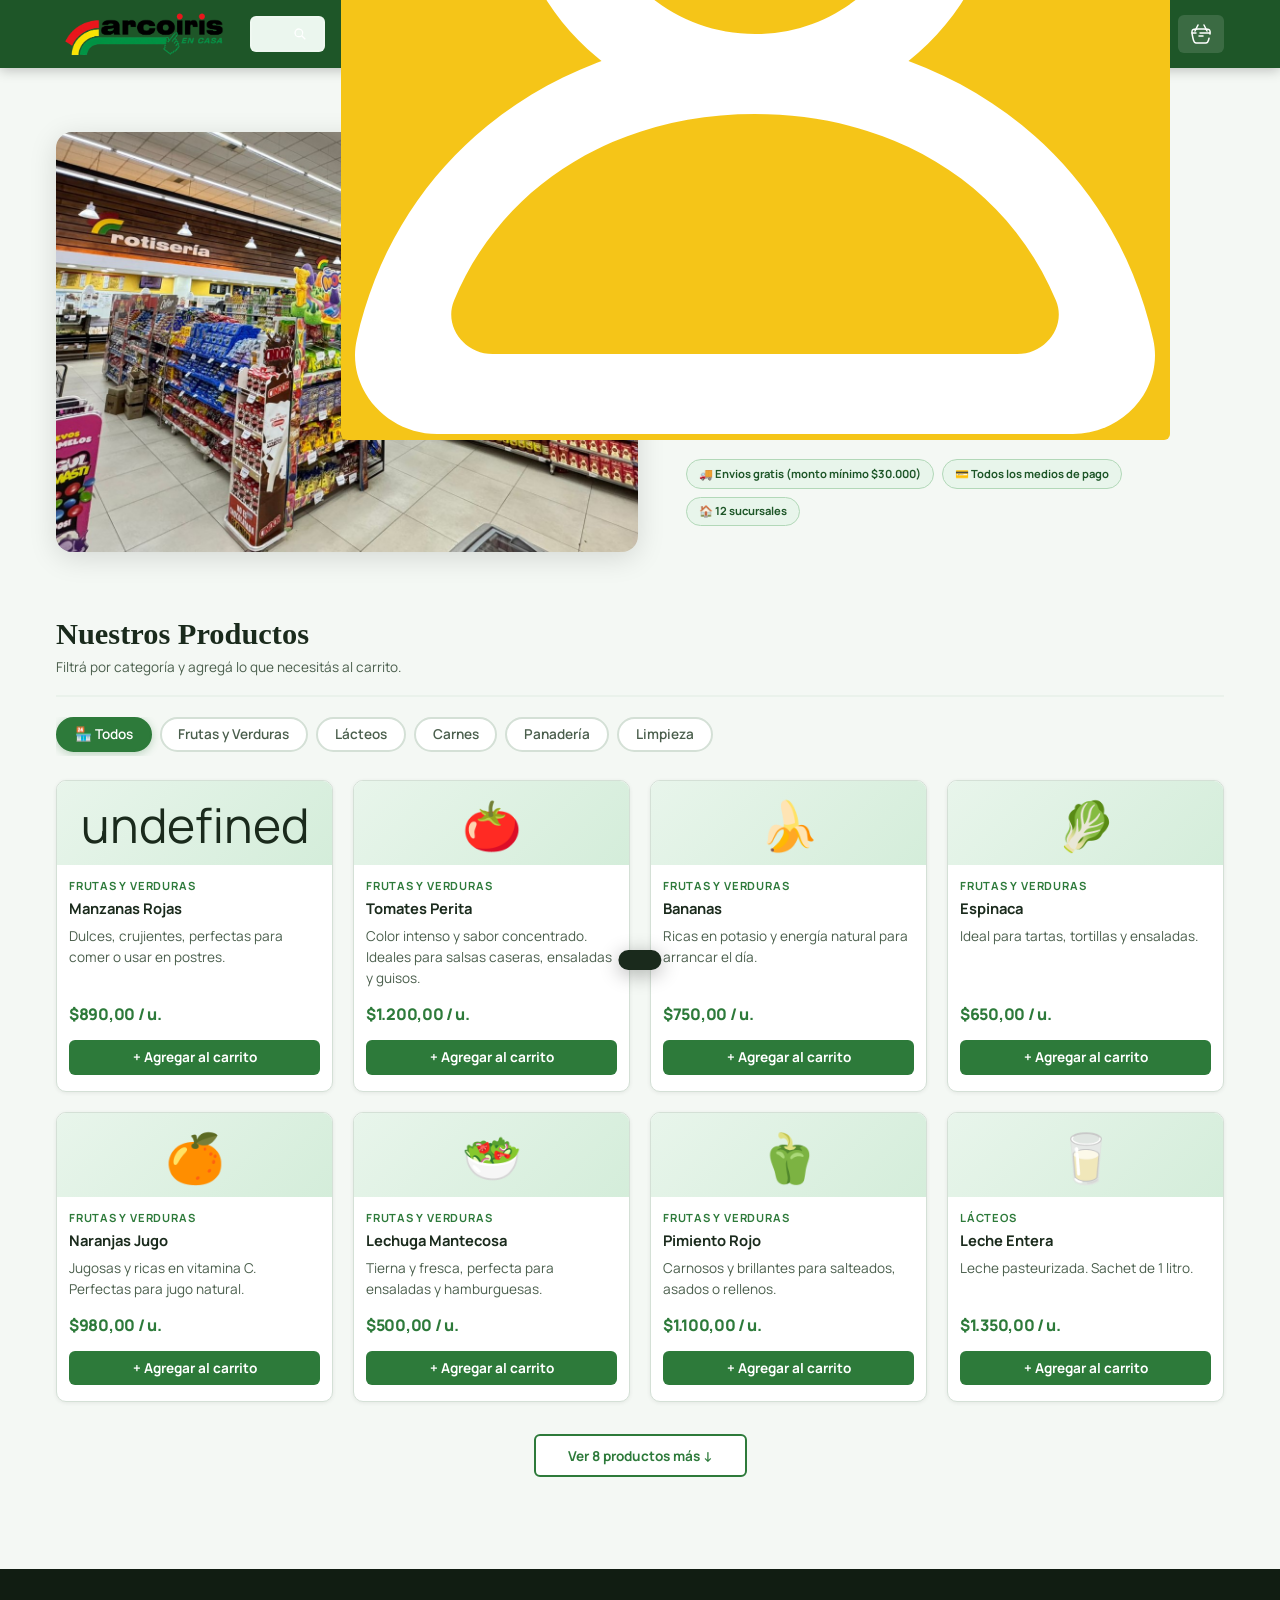
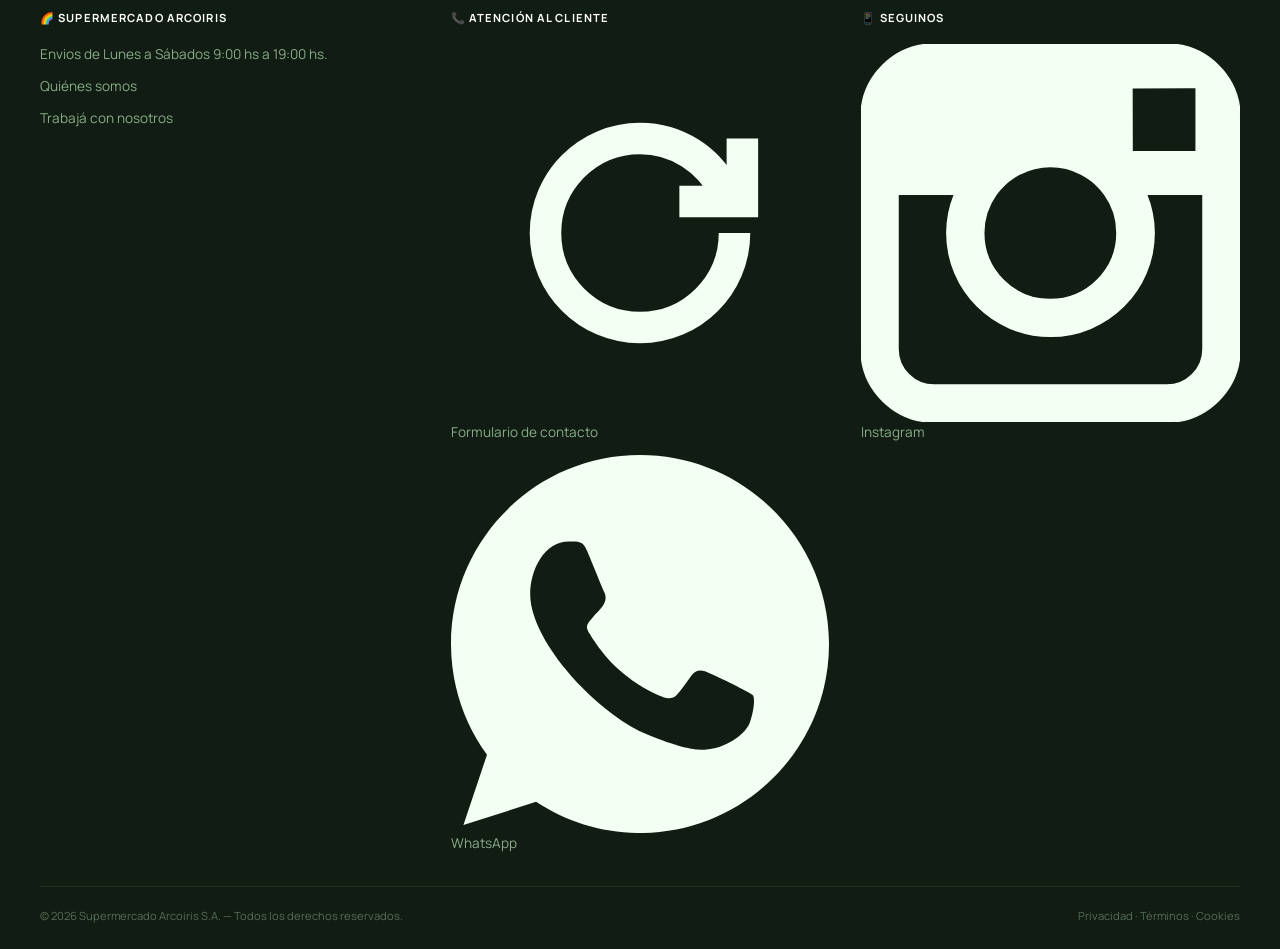
==== commit 1cb1f908: "Agregué iconos" ====
--- a/index.html
+++ b/index.html
@@ -30,14 +30,19 @@
           <button type="submit" id="search-btn" aria-label="Realizar búsqueda"> <img src="img/lupa.svg" alt="icono lupa"> </button>
         </form>
 
-        <div class="nav-actions">
-          <button id="cart-btn" aria-label="Abrir carrito">
-            <img src="img/carrito.svg">
-
-            <span id="cart-badge" aria-live="polite"></span>
-          </button>
-          <a href="login.html"> <button id="login-btn">Iniciar sesión</button> </a>
-        </div>
+
+          <div class="nav-actions">
+          <a href="login.html"> 
+            <button id="login-btn"> 
+              <img src="img/inicio-sesion.svg"> 
+             </button> 
+          </a>
+
+          <span id="cart-badge" aria-live="polite"></span>
+            <button id="cart-btn" aria-label="Abrir carrito">
+              <img src="img/carrito.svg"> 
+            </button>
+            </div>
 
       </div>
     </nav>
@@ -118,15 +123,15 @@
       <div class="footer-col">
         <h4>📞 Atención al Cliente</h4>
         <ul>
-          <li><a href="contacto.html">Formulario de contacto</a></li>
-          <li><a href="https://api.whatsapp.com/send?phone=5493415028860&text=Hola!">WhatsApp</a></li>
+          <li> <img src="img/formulario.svg"> <a href="contacto.html">Formulario de contacto</a></li>
+          <li> <img src="img/whatsapp.svg"> <a href="https://api.whatsapp.com/send?phone=5493415028860&text=Hola!">WhatsApp</a></li>
         </ul>
       </div>
 
       <div class="footer-col">
         <h4>📱 Seguinos</h4>
         <ul>
-          <li><a href="https://www.instagram.com/supermercadosarcoiris/" target="_blank" rel="noopener">Instagram</a></li>
+          <li> <img src="img/instagram.svg"> <a href="https://www.instagram.com/supermercadosarcoiris/" target="_blank" rel="noopener">Instagram</a></li>
         </ul>
       </div>
 
--- a/style.css
+++ b/style.css
@@ -160,7 +160,7 @@
 }
 
 #main-nav {
-  background: var(--clr-green);
+  background: var(--clr-green-dark);
   color: var(--clr-white);
   box-shadow: 0 2px 12px rgba(0, 0, 0, 0.24);
 }
@@ -186,8 +186,6 @@
   height: 38px;
   width: auto;
   object-fit: contain;
-  /* Filtro para asegurarse que se ve bien sobre fondo verde.
-     Si el logo ya tiene colores propios, se puede quitar. */
 }
 
 /* ── Buscador ─────────────────────────────────────────── */
@@ -199,6 +197,7 @@
   overflow: hidden;
   border: 2px solid rgba(255, 255, 255, 0.28);
   transition: border-color var(--transition), box-shadow var(--transition);
+  background-color: var(--clr-green-soft);
 }
 
 .nav-search:focus-within {
@@ -213,12 +212,12 @@
   border: none;
   font-size: var(--text-sm);
   background: rgba(255, 255, 255, 0.13);
-  color: var(--clr-white);
+  color: var(--clr-dark);
   font-family: inherit;
 }
 
 #search-input::placeholder {
-  color: rgba(255, 255, 255, 0.58);
+  color: rgba(68, 68, 68, 0.789);
 }
 
 #search-input:focus {
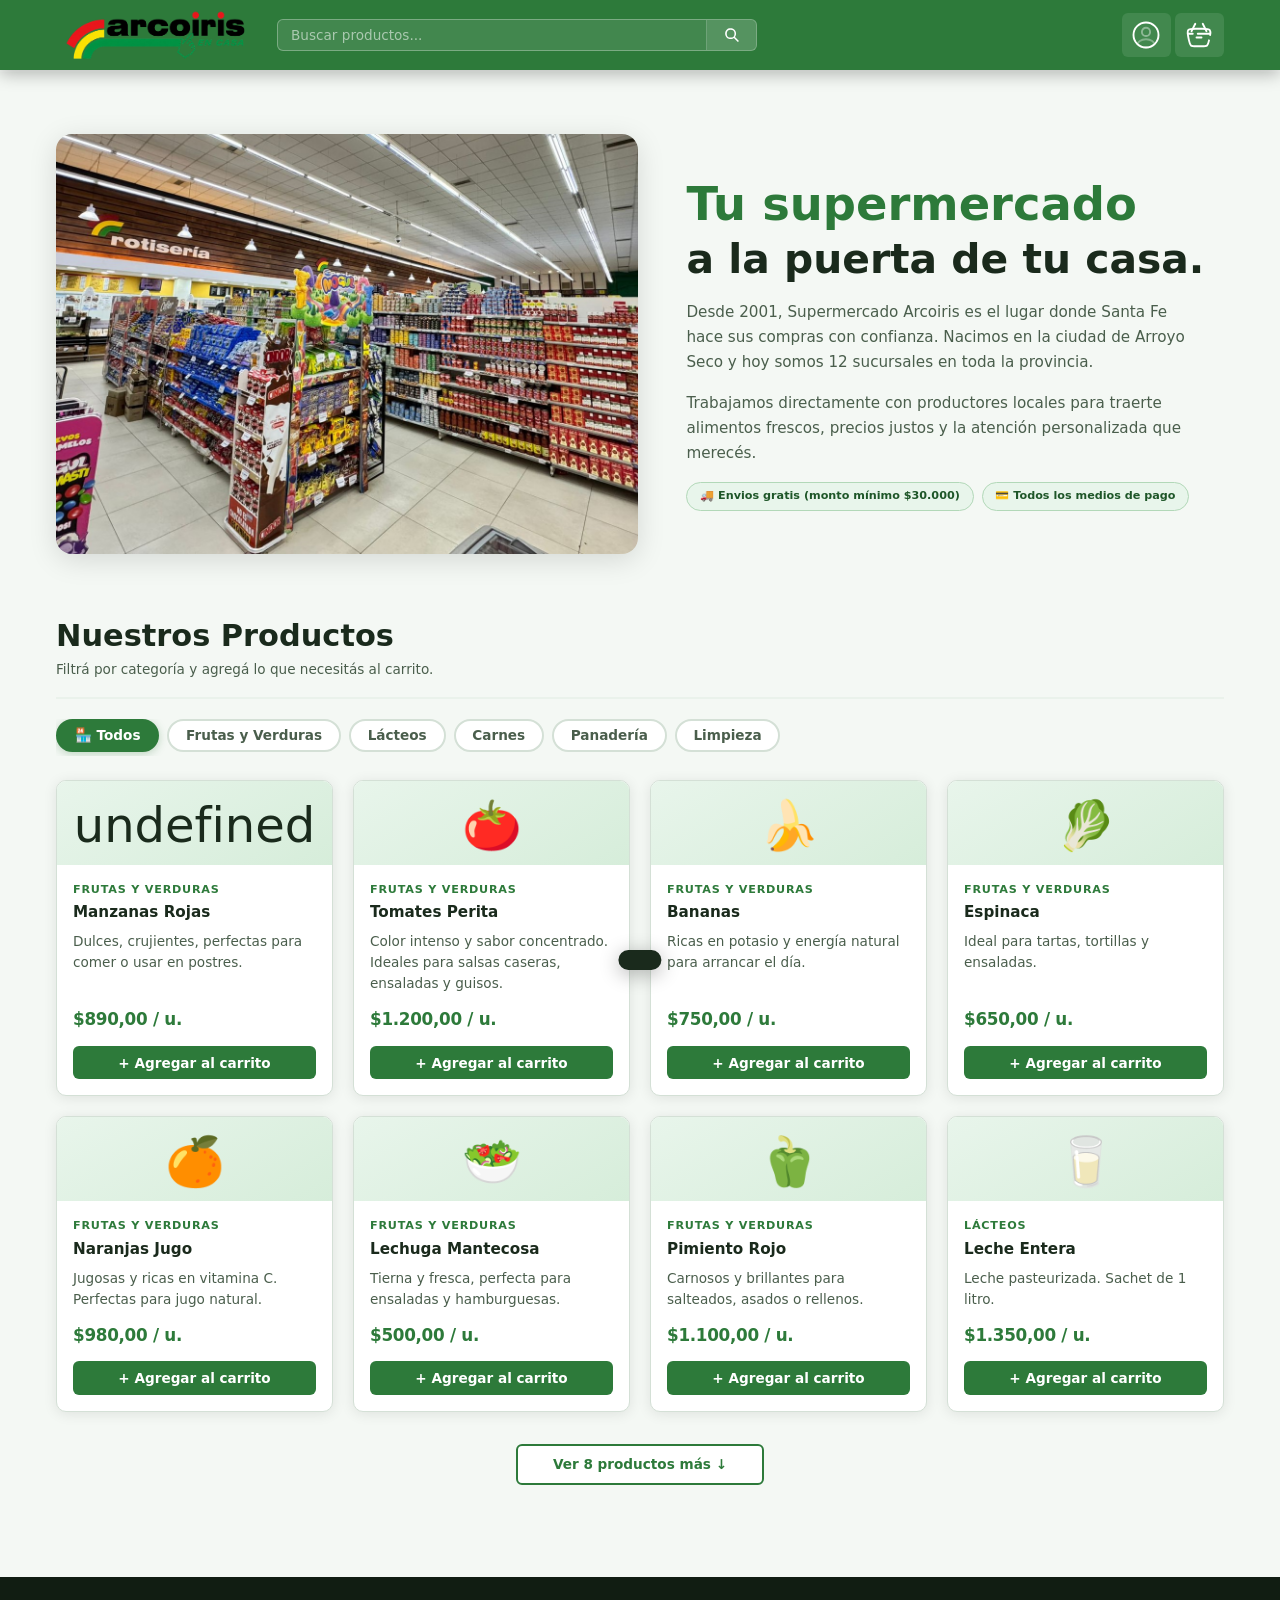
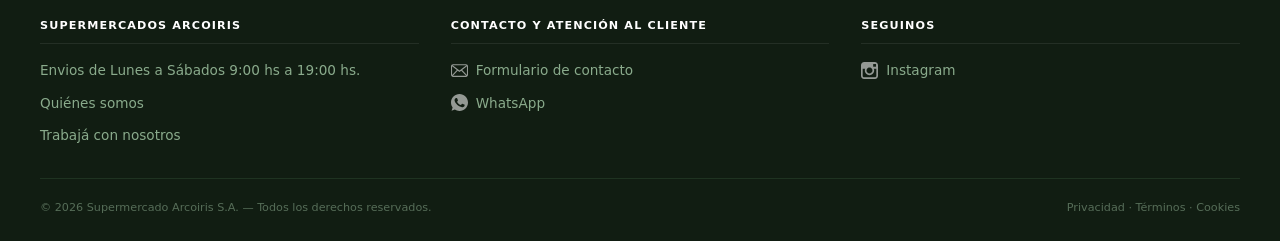
==== commit 69a1b4c9: "Cambios menores index y cambios en todo el login" ====
--- a/index.html
+++ b/index.html
@@ -61,14 +61,13 @@
       </div>
       <div class="hero-text">
         <h1 id="hero-title">Tu supermercado<br /><span>a la puerta de tu casa.</span></h1>
-        <p>Desde <strong>2001</strong>, Supermercado Arcoiris es el lugar donde Santa Fe hace sus compras con confianza. 
-          Nacimos en la ciudad de Arroyo Seco y hoy somos <strong>12 sucursales</strong> en toda la provincia.</p>
+        <p>Desde <span class="resaltado">2001</span>, Supermercado Arcoiris es el lugar donde Santa Fe hace sus compras con confianza. 
+          Nacimos en la ciudad de Arroyo Seco y hoy somos <span class="resaltado> <a href="https://www.google.com/maps/search/Supermercados+Arcoiris/@-32.5893186,-61.1953506,9z?entry=ttu&g_ep=EgoyMDI2MDYyMy4wIKXMDSoASAFQAw%3D%3D ">12 sucursales </a> </span> en toda la provincia.</p>
         <p>Trabajamos directamente con productores locales para traerte alimentos frescos, precios justos y la atención personalizada 
           que merecés.</p>
         <div class="hero-badges">
           <span class="badge">🚚 Envios gratis (monto mínimo $30.000)</span>
           <span class="badge">💳 Todos los medios de pago</span>
-          <span class="badge">🏠 12 sucursales</span>
     </section>
 
        <!-- ═══════════════════════════════ CATALOGO ════════════════════════════════ -->
@@ -112,7 +111,7 @@
     <div class="footer-grid">
 
       <div class="footer-col">
-        <h4>🌈 Supermercado Arcoiris</h4>
+        <h4>Supermercados Arcoiris</h4>
         <ul>
           <li>Envios de Lunes a Sábados 9:00 hs a 19:00 hs.</li>
           <li><a href="#hero">Quiénes somos</a></li>
@@ -121,15 +120,15 @@
       </div>
 
       <div class="footer-col">
-        <h4>📞 Atención al Cliente</h4>
+        <h4>Contacto y Atención al Cliente</h4>
         <ul>
           <li> <img src="img/formulario.svg"> <a href="contacto.html">Formulario de contacto</a></li>
-          <li> <img src="img/whatsapp.svg"> <a href="https://api.whatsapp.com/send?phone=5493415028860&text=Hola!">WhatsApp</a></li>
+          <li> <img src="img/whatsapp.svg"> <a href="https://api.whatsapp.com/send?phone=5493415028860&text=Hola!" target="_blank">WhatsApp</a></li>
         </ul>
       </div>
 
       <div class="footer-col">
-        <h4>📱 Seguinos</h4>
+        <h4>Seguinos</h4>
         <ul>
           <li> <img src="img/instagram.svg"> <a href="https://www.instagram.com/supermercadosarcoiris/" target="_blank" rel="noopener">Instagram</a></li>
         </ul>
--- a/style.css
+++ b/style.css
@@ -28,27 +28,27 @@
   --clr-border:       #d4e0d6;
   --clr-border-light: #eaf2eb;
 
-  /* ── Footer ────────────────────────────────────────────── */
+  /* ── Footer ─────────────────────────────────────────────── */
   --clr-footer-bg:   #111d12;
   --clr-footer-text: #8aab8c;
   --clr-footer-link: #8aab8c;
   --clr-footer-mute: #566d58;
   --clr-footer-rule: #1f3321;
 
-  /* ── Tipografía ─────────────────────────────────────────── */
-  --font-display: 'Georgia', 'Times New Roman', serif;
-  --font-body:    'Manrope', sans-serif;
-
-  /* ── Escala tipográfica (base mobile) ───────────────────── */
-  --text-xs:   0.70rem;   /*  11.2px */
-  --text-sm:   0.85rem;   /*  13.6px */
-  --text-base: 1rem;      /*  16px   */
-  --text-lg:   1.15rem;   /*  18.4px */
-  --text-xl:   1.35rem;   /*  21.6px */
-  --text-2xl:  1.65rem;   /*  26.4px */
-  --text-3xl:  2.1rem;    /*  33.6px */
-
-  /* ── Espaciado ──────────────────────────────────────────── */
+  /* ── Tipografía ──────────────────────────────────────────── */
+  --font-display: 'Segoe UI', system-ui, -apple-system, sans-serif;
+  --font-body:    'Segoe UI', system-ui, -apple-system, sans-serif;
+
+  /* ── Escala tipográfica (base mobile) ────────────────────── */
+  --text-xs:   0.70rem;
+  --text-sm:   0.85rem;
+  --text-base: 1rem;
+  --text-lg:   1.15rem;
+  --text-xl:   1.35rem;
+  --text-2xl:  1.65rem;
+  --text-3xl:  2.1rem;
+
+  /* ── Espaciado ───────────────────────────────────────────── */
   --sp-1:  0.25rem;
   --sp-2:  0.5rem;
   --sp-3:  0.75rem;
@@ -60,7 +60,7 @@
   --sp-12: 3rem;
   --sp-16: 4rem;
 
-  /* ── Formas ─────────────────────────────────────────────── */
+  /* ── Formas ──────────────────────────────────────────────── */
   --radius-sm:   6px;
   --radius:      10px;
   --radius-lg:   16px;
@@ -76,7 +76,11 @@
   /* ── Misc ────────────────────────────────────────────────── */
   --transition: 0.2s ease;
   --max-w:      1200px;
-  --nav-h:      58px;
+  --nav-h:      62px;
+
+  /* ── Tamaños de íconos SVG del nav ──────────────────────── */
+  --icon-nav-sm: 20px;   /* lupa */
+  --icon-nav-md: 26px;   /* carrito e inicio sesión */
 }
 
 
@@ -129,7 +133,6 @@
   outline: none;
 }
 
-/* Ocultar visualmente sin quitar del árbol de accesibilidad */
 .sr-only {
   position: absolute;
   width: 1px;
@@ -142,7 +145,6 @@
   border: 0;
 }
 
-/* Focus ring accesible y moderno */
 :focus-visible {
   outline: 3px solid var(--clr-yellow);
   outline-offset: 3px;
@@ -160,165 +162,214 @@
 }
 
 #main-nav {
-  background: var(--clr-green-dark);
+  background: var(--clr-green);
   color: var(--clr-white);
-  box-shadow: 0 2px 12px rgba(0, 0, 0, 0.24);
-}
-
+  /* Sombra pronunciada + línea inferior sutil */
+  box-shadow:
+    0 2px 0 rgba(255, 255, 255, 0.08),
+    0 4px 16px rgba(0, 0, 0, 0.28);
+}
+
+/*
+  nav-inner: el logo va pegado al borde izquierdo del contenedor
+  (sin padding izquierdo extra). El max-width centra el conjunto,
+  pero el logo queda visualmente en el extremo izquierdo.
+*/
 .nav-inner {
   max-width: var(--max-w);
   margin: 0 auto;
+  /* padding-left mínimo para que el logo no toque el borde de pantalla */
   padding: 0 var(--sp-4);
   height: var(--nav-h);
   display: flex;
   align-items: center;
+  /* gap solo entre buscador y acciones; el logo no necesita gap derecho grande */
   gap: var(--sp-3);
 }
 
-/* ── Logo con imagen ──────────────────────────────────── */
+/* ── Logo ────────────────────────────────────────────── */
 .nav-logo {
+  /* Sin margin-right extra: queda pegado al inicio del flex */
   flex-shrink: 0;
   display: flex;
   align-items: center;
+  /* Pequeño margen negativo para compensar el padding del contenedor
+     y acercar el logo al borde real de la pantalla */
+  margin-left: calc(-1 * var(--sp-1));
 }
 
 .nav-logo img {
-  height: 38px;
+  height: 40px;
   width: auto;
   object-fit: contain;
-}
-
-/* ── Buscador ─────────────────────────────────────────── */
+  /* Transición suave al hover */
+  transition: opacity var(--transition);
+}
+
+.nav-logo:hover img {
+  opacity: 0.85;
+}
+
+/* ── Buscador ────────────────────────────────────────── */
 .nav-search {
   flex: 1;
   display: flex;
-  max-width: 460px;
+  /* Limitar ancho máximo para no ocupar todo el espacio */
+  max-width: 480px;
   border-radius: var(--radius-sm);
   overflow: hidden;
-  border: 2px solid rgba(255, 255, 255, 0.28);
+  border: 1.5px solid rgba(255, 255, 255, 0.30);
+  background: rgba(255, 255, 255, 0.10);
   transition: border-color var(--transition), box-shadow var(--transition);
-  background-color: var(--clr-green-soft);
 }
 
 .nav-search:focus-within {
   border-color: var(--clr-yellow);
-  box-shadow: 0 0 0 3px rgba(245, 197, 24, 0.25);
+  box-shadow: 0 0 0 3px rgba(245, 197, 24, 0.22);
+  background: rgba(255, 255, 255, 0.14);
 }
 
 #search-input {
   flex: 1;
   min-width: 0;
-  padding: 0.42rem 0.75rem;
+  padding: 0.45rem 0.8rem;
   border: none;
   font-size: var(--text-sm);
-  background: rgba(255, 255, 255, 0.13);
-  color: var(--clr-dark);
+  background: transparent;
+  color: var(--clr-white);
   font-family: inherit;
 }
 
 #search-input::placeholder {
-  color: rgba(68, 68, 68, 0.789);
+  color: rgba(255, 255, 255, 0.55);
 }
 
 #search-input:focus {
   outline: none;
-  background: rgba(255, 255, 255, 0.20);
-}
-
-/* Eliminar el botón nativo de limpiar en WebKit */
+}
+
 #search-input::-webkit-search-cancel-button {
   -webkit-appearance: none;
 }
 
+/* Botón lupa */
 #search-btn {
   flex-shrink: 0;
   display: flex;
   align-items: center;
   justify-content: center;
   padding: 0 0.85rem;
-  background: rgba(255, 255, 255, 0.13);
+  background: rgba(255, 255, 255, 0.10);
+  border-left: 1px solid rgba(255, 255, 255, 0.15);
   transition: background var(--transition);
 }
 
 #search-btn img {
-  width: 18px;
-  height: 18px;
-  /* Ícono SVG oscuro → blanco sobre fondo verde */
+  width: var(--icon-nav-sm);
+  height: var(--icon-nav-sm);
   filter: brightness(0) invert(1);
+  flex-shrink: 0;
 }
 
 #search-btn:hover {
-  background: rgba(255, 255, 255, 0.26);
-}
-
-/* ── Acciones (carrito + login) ───────────────────────── */
+  background: rgba(255, 255, 255, 0.22);
+}
+
+/* ── Acciones del nav ────────────────────────────────── */
 .nav-actions {
   display: flex;
   align-items: center;
-  gap: var(--sp-2);
+  gap: var(--sp-1);   /* gap reducido: los botones ya tienen su padding */
   margin-left: auto;
-}
-
-/* Botón carrito */
+  /* Posición relativa para que el badge pueda ser absoluto al wrapper */
+  position: relative;
+}
+
+/* Estilo base compartido para botones icónicos del nav */
+#login-btn,
 #cart-btn {
   position: relative;
   display: flex;
   align-items: center;
   justify-content: center;
-  background: rgba(255, 255, 255, 0.13);
+  background: rgba(255, 255, 255, 0.10);
   border-radius: var(--radius-sm);
-  padding: 0.42rem 0.7rem;
-  transition: background var(--transition);
-}
-
+  padding: 0.45rem 0.6rem;
+  transition: background var(--transition), transform var(--transition);
+}
+
+#login-btn:hover,
+#cart-btn:hover {
+  background: rgba(255, 255, 255, 0.22);
+  transform: translateY(-1px);
+}
+
+/* Ícono de inicio de sesión */
+#login-btn img {
+  width: var(--icon-nav-md);
+  height: var(--icon-nav-md);
+  filter: brightness(0) invert(1);
+  flex-shrink: 0;
+}
+
+/* Ícono de carrito */
 #cart-btn img {
-  width: 24px;
-  height: 24px;
+  width: var(--icon-nav-md);
+  height: var(--icon-nav-md);
   filter: brightness(0) invert(1);
-}
-
-#cart-btn:hover {
-  background: rgba(255, 255, 255, 0.26);
-}
-
-/* Badge numérico del carrito */
+  flex-shrink: 0;
+}
+
+/*
+  Badge del carrito.
+  En el nuevo HTML el <span id="cart-badge"> es HERMANO del #cart-btn
+  (no hijo), así que no puede ser position:absolute dentro del botón.
+  Lo posicionamos relativo al wrapper .nav-actions con un offset negativo.
+*/
 #cart-badge {
+  /* Sacar del flujo para solapar con el ícono */
   position: absolute;
-  top: -6px;
-  right: -6px;
+  /* Alineado sobre el ícono del carrito (último elemento de .nav-actions) */
+  top: 2px;
+  right: 2px;
+  /* Apariencia */
   background: var(--clr-yellow);
   color: var(--clr-dark);
   border-radius: 50%;
-  width: 19px;
-  height: 19px;
-  font-size: 0.62rem;
+  width: 18px;
+  height: 18px;
+  font-size: 0.60rem;
   font-weight: 800;
+  line-height: 1;
+  border: 2px solid var(--clr-green);
+  /* Oculto por defecto; JS agrega .visible */
   display: none;
   align-items: center;
   justify-content: center;
-  line-height: 1;
-  border: 2px solid var(--clr-green);
+  /* Que quede por encima de los botones */
+  z-index: 1;
+  pointer-events: none;
 }
 
 #cart-badge.visible {
   display: flex;
 }
 
-/* Botón iniciar sesión */
-#login-btn {
-  background: var(--clr-yellow);
-  color: var(--clr-dark);
-  font-weight: 700;
-  font-size: var(--text-sm);
-  padding: 0.42rem 0.9rem;
-  border-radius: var(--radius-sm);
-  white-space: nowrap;
-  transition: background var(--transition), transform var(--transition);
-}
-
-#login-btn:hover {
-  background: var(--clr-yellow-dark);
-  transform: translateY(-1px);
+/* Separador vertical entre login y carrito */
+.nav-actions a + button,
+.nav-actions button + button {
+  position: relative;
+}
+
+.nav-actions a + button::before,
+.nav-actions button + button::before {
+  content: '';
+  position: absolute;
+  left: calc(-1 * var(--sp-1) - 0.5px);
+  top: 20%;
+  height: 60%;
+  width: 1px;
+  background: rgba(255, 255, 255, 0.20);
 }
 
 
@@ -334,7 +385,6 @@
   gap: var(--sp-6);
 }
 
-/* Imagen */
 .hero-img-wrap {
   border-radius: var(--radius-lg);
   overflow: hidden;
@@ -344,17 +394,17 @@
 
 .hero-img-wrap img {
   width: 100%;
-  height: 230px;
+  height: 240px;
   object-fit: cover;
   object-position: center 60%;
-  transition: transform 0.4s ease;
+  transition: transform 0.5s ease;
 }
 
 .hero-img-wrap:hover img {
-  transform: scale(1.02);
-}
-
-/* Texto */
+  transform: scale(1.025);
+}
+
+/* Texto hero */
 .hero-text h1 {
   font-family: var(--font-display);
   font-size: var(--text-2xl);
@@ -363,11 +413,11 @@
   margin-bottom: var(--sp-4);
 }
 
-/* El <span> dentro del h1 */
 .hero-text h1 span {
   display: block;
   color: var(--clr-dark);
   font-size: 0.88em;
+  margin-top: var(--sp-1);
 }
 
 .hero-text p {
@@ -381,7 +431,7 @@
   display: flex;
   flex-wrap: wrap;
   gap: var(--sp-2);
-  margin-top: var(--sp-2);
+  margin-top: var(--sp-3);
 }
 
 .badge {
@@ -389,13 +439,12 @@
   color: var(--clr-green-dark);
   border: 1px solid var(--clr-green-border);
   border-radius: var(--radius-pill);
-  padding: 0.28rem 0.75rem;
+  padding: 0.28rem 0.8rem;
   font-size: var(--text-xs);
   font-weight: 700;
   white-space: nowrap;
 }
 
-/* CTA opcional (por si se agrega en el futuro) */
 .hero-cta {
   display: inline-block;
   margin-top: var(--sp-5);
@@ -423,7 +472,6 @@
   padding: 0 var(--sp-4);
 }
 
-/* Encabezado de sección */
 .section-header {
   margin-bottom: var(--sp-5);
   padding-bottom: var(--sp-4);
@@ -443,13 +491,12 @@
   margin-top: var(--sp-1);
 }
 
-/* ── Filtros de categoría ─────────────────────────────── */
+/* ── Filtros ─────────────────────────────────────────── */
 #category-filters {
   display: flex;
   flex-wrap: wrap;
   gap: var(--sp-2);
   margin-bottom: var(--sp-6);
-  /* scroll horizontal en mobile para que no se rompa en pantallas chicas */
   overflow-x: auto;
   padding-bottom: var(--sp-1);
   -webkit-overflow-scrolling: touch;
@@ -462,7 +509,7 @@
 
 .filter-btn {
   flex-shrink: 0;
-  padding: 0.4rem 1.05rem;
+  padding: 0.40rem 1.05rem;
   border-radius: var(--radius-pill);
   font-size: var(--text-sm);
   font-weight: 600;
@@ -486,18 +533,16 @@
   background: var(--clr-green);
   color: var(--clr-white);
   border-color: var(--clr-green);
-  box-shadow: 0 2px 8px rgba(45, 122, 58, 0.30);
-}
-
-/* ── Grid de productos ────────────────────────────────── */
+  box-shadow: 0 2px 8px rgba(45, 122, 58, 0.28);
+}
+
+/* ── Grid de productos ───────────────────────────────── */
 #products-grid {
   display: grid;
-  /* Mobile: 2 columnas compactas */
   grid-template-columns: repeat(2, 1fr);
   gap: var(--sp-3);
 }
 
-/* Sin resultados */
 #no-results {
   display: none;
   grid-column: 1 / -1;
@@ -512,37 +557,37 @@
   margin-bottom: var(--sp-3);
 }
 
-/* ── Card de producto ─────────────────────────────────── */
+/* ── Card de producto ────────────────────────────────── */
 .product-card {
   background: var(--clr-white);
   border-radius: var(--radius);
-  box-shadow: var(--shadow-sm);
+  /* Sombra más pronunciada = más profundidad */
+  box-shadow: var(--shadow);
   border: 1px solid var(--clr-border);
   overflow: hidden;
   display: flex;
   flex-direction: column;
   transition:
-    transform var(--transition),
-    box-shadow var(--transition);
+    transform 0.22s ease,
+    box-shadow 0.22s ease;
 }
 
 .product-card:hover {
-  transform: translateY(-4px);
+  transform: translateY(-5px);
   box-shadow: var(--shadow-lg);
 }
 
-/* Área del emoji / ícono */
 .card-emoji {
-  background: linear-gradient(135deg, var(--clr-green-soft) 0%, #d4edda 100%);
-  font-size: 2.6rem;
+  /* Degradado suave de fondo */
+  background: linear-gradient(150deg, var(--clr-green-soft) 0%, #d6edda 100%);
+  font-size: 2.8rem;
   text-align: center;
-  padding: var(--sp-4) 0 var(--sp-3);
+  padding: var(--sp-5) 0 var(--sp-4);
   line-height: 1;
 }
 
-/* Cuerpo de la card */
 .card-body {
-  padding: var(--sp-3) var(--sp-3) var(--sp-4);
+  padding: var(--sp-4);
   flex: 1;
   display: flex;
   flex-direction: column;
@@ -558,7 +603,7 @@
 }
 
 .card-name {
-  font-size: 0.92rem;
+  font-size: 0.95rem;
   font-weight: 700;
   color: var(--clr-dark);
   margin-bottom: var(--sp-2);
@@ -574,7 +619,7 @@
 }
 
 .card-price {
-  font-size: 1rem;
+  font-size: 1.05rem;
   font-weight: 800;
   color: var(--clr-green);
   margin-bottom: var(--sp-3);
@@ -583,7 +628,7 @@
 
 .card-add-btn {
   width: 100%;
-  padding: 0.52rem;
+  padding: 0.55rem;
   background: var(--clr-green);
   color: var(--clr-white);
   border-radius: var(--radius-sm);
@@ -608,7 +653,7 @@
   background: var(--clr-yellow-dark);
 }
 
-/* ── Botón "ver más" ──────────────────────────────────── */
+/* ── Ver más ─────────────────────────────────────────── */
 #show-more-wrap {
   text-align: center;
   margin-top: var(--sp-8);
@@ -619,7 +664,7 @@
   border: 2px solid var(--clr-green);
   color: var(--clr-green);
   font-weight: 700;
-  padding: 0.65rem 2rem;
+  padding: 0.65rem 2.2rem;
   border-radius: var(--radius-sm);
   font-size: var(--text-sm);
   transition:
@@ -638,8 +683,6 @@
 /* ══════════════════════════════════════════════════════════
    6. CARRITO LATERAL (drawer)
 ══════════════════════════════════════════════════════════ */
-
-/* Overlay oscuro */
 #cart-overlay {
   display: none;
   position: fixed;
@@ -654,7 +697,6 @@
   display: block;
 }
 
-/* Panel lateral */
 #cart-panel {
   position: fixed;
   top: 0;
@@ -663,7 +705,7 @@
   height: 100%;
   background: var(--clr-white);
   z-index: 2001;
-  box-shadow: -6px 0 32px rgba(0, 0, 0, 0.20);
+  box-shadow: -6px 0 36px rgba(0, 0, 0, 0.20);
   display: flex;
   flex-direction: column;
   transition: right 0.32s cubic-bezier(0.4, 0, 0.2, 1);
@@ -673,7 +715,6 @@
   right: 0;
 }
 
-/* Header del carrito */
 .cart-header {
   flex-shrink: 0;
   padding: var(--sp-4) var(--sp-5);
@@ -704,7 +745,6 @@
   background: rgba(255, 255, 255, 0.22);
 }
 
-/* Lista de ítems */
 #cart-items {
   flex: 1;
   overflow-y: auto;
@@ -715,7 +755,6 @@
   overscroll-behavior: contain;
 }
 
-/* Estado vacío */
 .cart-empty {
   text-align: center;
   padding: var(--sp-12) var(--sp-4);
@@ -727,7 +766,6 @@
   margin-bottom: var(--sp-3);
 }
 
-/* Ítem individual */
 .cart-item {
   display: flex;
   align-items: flex-start;
@@ -765,7 +803,6 @@
   margin-top: 2px;
 }
 
-/* Controles de cantidad */
 .ci-qty {
   display: flex;
   align-items: center;
@@ -790,7 +827,7 @@
 
 .qty-btn:hover {
   background: var(--clr-green-dark);
-  transform: scale(1.08);
+  transform: scale(1.10);
 }
 
 .qty-val {
@@ -824,7 +861,7 @@
   background: #fde8e8;
 }
 
-/* ── Resumen / totales ────────────────────────────────── */
+/* Resumen */
 .cart-summary {
   flex-shrink: 0;
   padding: var(--sp-4);
@@ -832,7 +869,6 @@
   background: var(--clr-light);
 }
 
-/* Campo de descuento */
 .discount-row {
   display: flex;
   gap: var(--sp-2);
@@ -885,7 +921,6 @@
   cursor: not-allowed;
 }
 
-/* Mensaje de feedback del descuento */
 #discount-msg {
   font-size: var(--text-xs);
   font-weight: 600;
@@ -896,7 +931,6 @@
 #discount-msg.ok  { color: #1a7a2a; }
 #discount-msg.err { color: var(--clr-red); }
 
-/* Líneas de resumen */
 .summary-line {
   display: flex;
   justify-content: space-between;
@@ -921,7 +955,6 @@
   margin-bottom: 0;
 }
 
-/* Botón finalizar compra */
 #checkout-btn {
   width: 100%;
   margin-top: var(--sp-4);
@@ -959,7 +992,6 @@
   max-width: var(--max-w);
   margin: 0 auto var(--sp-8);
   display: grid;
-  /* Mobile: 2 columnas */
   grid-template-columns: 1fr 1fr;
   gap: var(--sp-8) var(--sp-6);
 }
@@ -971,6 +1003,9 @@
   letter-spacing: 0.10em;
   color: var(--clr-white);
   margin-bottom: var(--sp-4);
+  /* Línea decorativa debajo del título */
+  padding-bottom: var(--sp-2);
+  border-bottom: 1px solid rgba(255, 255, 255, 0.08);
 }
 
 .footer-col ul {
@@ -979,11 +1014,32 @@
   gap: var(--sp-3);
 }
 
-/* Texto plano y links dentro del footer */
+/*
+  Los <li> del footer ahora pueden tener <img> + <a> en línea.
+  Los alineamos con flexbox para que el ícono y el texto queden
+  al mismo nivel vertical.
+*/
 .footer-col li {
+  display: flex;
+  align-items: center;
+  gap: var(--sp-2);
   font-size: var(--text-sm);
   color: var(--clr-footer-text);
   line-height: 1.5;
+}
+
+/* Íconos SVG dentro de los li del footer */
+.footer-col li img {
+  width: 16px;
+  height: 16px;
+  flex-shrink: 0;
+  /* SVG oscuro → tono suave acorde al footer */
+  filter: brightness(0) invert(1) opacity(0.55);
+  transition: filter var(--transition);
+}
+
+.footer-col li:hover img {
+  filter: brightness(0) invert(1) opacity(0.85);
 }
 
 .footer-col a {
@@ -1051,21 +1107,18 @@
 
 /* ════════════════════════════════════════════════════════════
    BREAKPOINTS — mobile-first
-   base → mobile angosto (< 480px)
-   sm   → 480px  teléfonos grandes
-   md   → 768px  tablets
-   lg   → 1024px desktops
-   xl   → 1200px pantallas anchas
 ════════════════════════════════════════════════════════════ */
 
 /* ── sm: 480px ────────────────────────────────────────── */
 @media (min-width: 480px) {
   :root {
-    --nav-h: 62px;
+    --nav-h: 66px;
+    --icon-nav-sm: 20px;
+    --icon-nav-md: 28px;
   }
 
   .nav-logo img {
-    height: 42px;
+    height: 44px;
   }
 
   #products-grid {
@@ -1074,28 +1127,35 @@
 
   .card-emoji {
     font-size: 3rem;
-    padding: var(--sp-5) 0 var(--sp-4);
   }
 }
 
 /* ── md: 768px ────────────────────────────────────────── */
 @media (min-width: 768px) {
   :root {
-    --nav-h: 68px;
+    --nav-h: 70px;
+    --icon-nav-sm: 22px;
+    --icon-nav-md: 28px;
     --text-2xl: 1.9rem;
     --text-3xl: 2.5rem;
   }
 
-  /* Nav */
+  .nav-inner {
+    gap: var(--sp-5);
+    /* En pantallas grandes el logo puede tener un poco más de espacio */
+    padding: 0 var(--sp-6);
+  }
+
+  .nav-logo {
+    /* En tablet+ dejamos el margen negativo un poco mayor */
+    margin-left: calc(-1 * var(--sp-2));
+  }
+
   .nav-logo img {
-    height: 46px;
-  }
-
-  .nav-inner {
-    gap: var(--sp-4);
-  }
-
-  /* Hero: lado a lado */
+    height: 48px;
+  }
+
+  /* Hero lado a lado */
   #hero {
     flex-direction: row;
     align-items: center;
@@ -1125,7 +1185,7 @@
     gap: var(--sp-5);
   }
 
-  /* Footer: 3 columnas */
+  /* Footer 3 columnas */
   .footer-grid {
     grid-template-columns: repeat(3, 1fr);
     gap: var(--sp-8);
@@ -1140,6 +1200,23 @@
 
 /* ── lg: 1024px ───────────────────────────────────────── */
 @media (min-width: 1024px) {
+  :root {
+    --icon-nav-sm: 22px;
+    --icon-nav-md: 30px;
+  }
+
+  .nav-inner {
+    padding: 0 var(--sp-8);
+  }
+
+  .nav-logo {
+    margin-left: calc(-1 * var(--sp-4));
+  }
+
+  .nav-logo img {
+    height: 52px;
+  }
+
   #hero {
     gap: var(--sp-12);
     margin: var(--sp-12) auto;
@@ -1164,10 +1241,24 @@
   .card-desc {
     font-size: var(--text-sm);
   }
+
+  .footer-col li img {
+    width: 17px;
+    height: 17px;
+  }
 }
 
 /* ── xl: 1200px ───────────────────────────────────────── */
 @media (min-width: 1200px) {
+  .nav-inner {
+    padding: 0 var(--sp-4);
+  }
+
+  .nav-logo {
+    /* En el max-width el padding del contenedor ya posiciona bien */
+    margin-left: 0;
+  }
+
   #hero {
     margin: var(--sp-16) auto;
   }
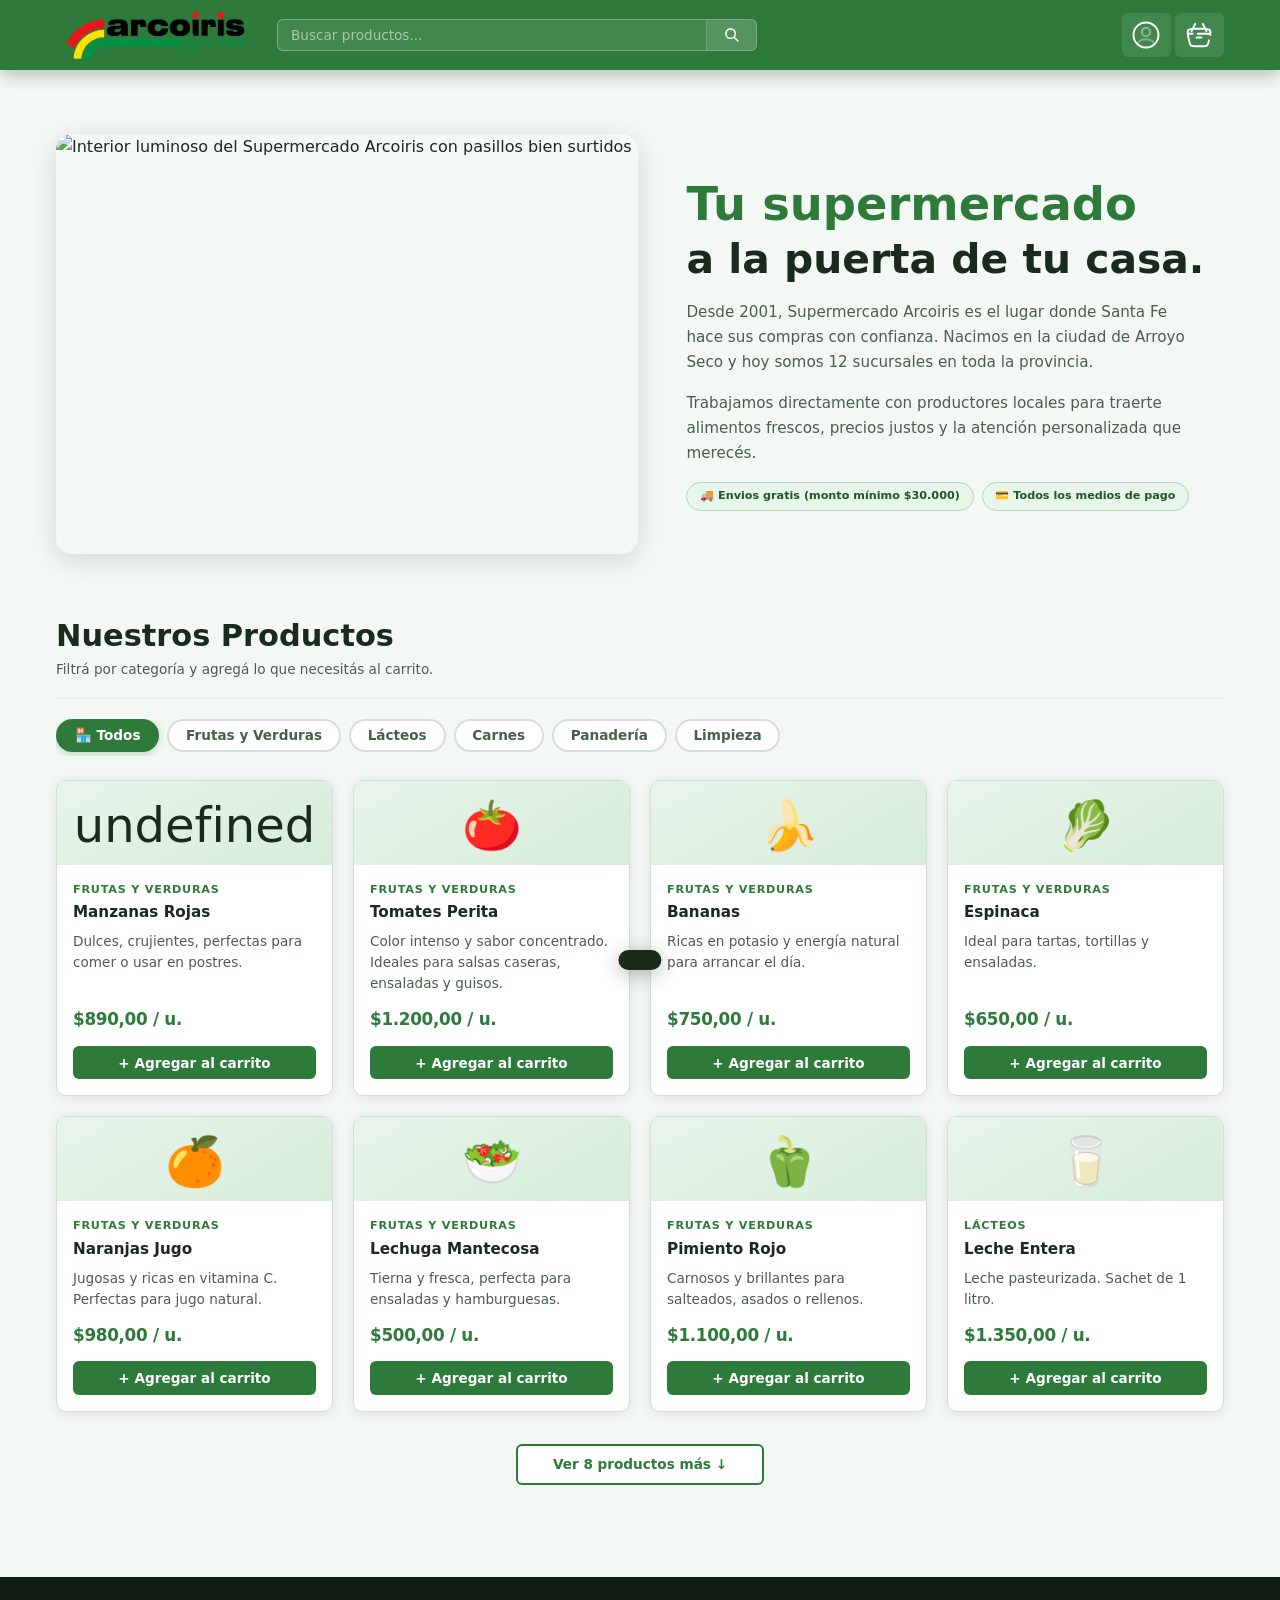
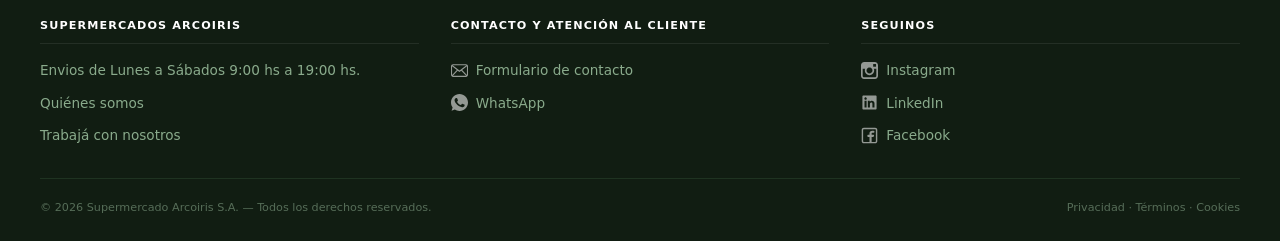
==== commit 7c8fbb4a: "Cambios en el footer" ====
--- a/index.html
+++ b/index.html
@@ -54,7 +54,7 @@
     <section id="hero" aria-labelledby="hero-title">
       <div class="hero-img-wrap">
         <img
-          src="img/main.jpg"
+          src="https://images.squarespace-cdn.com/content/v1/5f08bf613b56aa7bb0306089/1602292410336-0W8MLZ4RJ6VJFYJ9LH1Q/Landing-Page-1.jpg"
           alt="Interior luminoso del Supermercado Arcoiris con pasillos bien surtidos"
           loading="eager"
         />
@@ -131,6 +131,8 @@
         <h4>Seguinos</h4>
         <ul>
           <li> <img src="img/instagram.svg"> <a href="https://www.instagram.com/supermercadosarcoiris/" target="_blank" rel="noopener">Instagram</a></li>
+          <li> <img src="img/linkedin.svg"> <a href="https://ar.linkedin.com/company/nuevopremiumsa" target="_blank" rel="noopener">LinkedIn</a></li>
+          <li> <img src="img/facebook.svg"> <a href="https://www.facebook.com/SupermercadosArcoIris/?fref=ts" target="_blank" rel="noopener">Facebook</a></li>
         </ul>
       </div>
 
--- a/style.css
+++ b/style.css
@@ -1277,4 +1277,208 @@
     transition-duration: 0.01ms !important;
     scroll-behavior: auto !important;
   }
-}+}
+
+/* ══════════════════════════════════════════════════════════
+   9. PÁGINA DE CONTACTO
+   Aplica cuando contacto.html usa style.css directamente.
+   El nav ya está cubierto arriba (secciones 3 y breakpoints).
+══════════════════════════════════════════════════════════ */
+ 
+/* ── Wrapper de la sección ───────────────────────────── */
+#contacto {
+  max-width: var(--max-w);
+  margin: var(--sp-10) auto var(--sp-16);
+  padding: 0 var(--sp-4);
+}
+ 
+/* ── Encabezado con líneas decorativas ───────────────── */
+/*
+  Mismo patrón que login.css:
+  línea corta verde a la izquierda · texto · línea larga amarilla
+*/
+.contact-inner {
+  max-width: 720px;
+  margin: 0 auto;
+}
+ 
+.contact-inner > h2 {
+  font-family: var(--font-display);
+  font-size: var(--text-2xl);
+  font-weight: 700;
+  color: var(--clr-green);
+  /* Líneas decorativas con ::before / ::after en el h2 directamente */
+  display: flex;
+  align-items: center;
+  gap: var(--sp-4);
+  margin-bottom: var(--sp-4);
+  white-space: nowrap;
+}
+ 
+.contact-inner > h2::before {
+  content: '';
+  display: block;
+  width: 28px;
+  height: 2px;
+  background: var(--clr-green);
+  flex-shrink: 0;
+}
+ 
+.contact-inner > h2::after {
+  content: '';
+  display: block;
+  flex: 1;
+  height: 2px;
+  background: var(--clr-yellow);
+}
+ 
+.contact-inner > p {
+  color: var(--clr-mid);
+  font-size: var(--text-sm);
+  margin-bottom: var(--sp-8);
+  max-width: 56ch;
+}
+ 
+/* ── Formulario ──────────────────────────────────────── */
+.contact-form {
+  display: flex;
+  flex-direction: column;
+  gap: var(--sp-4);
+  background: var(--clr-light);
+  border: 1px solid var(--clr-border);
+  border-radius: var(--radius-lg);
+  padding: var(--sp-8) var(--sp-6);
+}
+ 
+/* Fila de dos columnas (nombre + email) */
+.form-row {
+  display: flex;
+  flex-direction: column;   /* Mobile: apilado */
+  gap: var(--sp-4);
+}
+ 
+/* Labels */
+.contact-form label {
+  display: flex;
+  flex-direction: column;
+  gap: var(--sp-2);
+  font-size: var(--text-sm);
+  font-weight: 700;
+  color: var(--clr-dark);
+}
+ 
+/* Inputs, select y textarea */
+.contact-form input,
+.contact-form select,
+.contact-form textarea {
+  width: 100%;
+  padding: 0.65rem var(--sp-4);
+  border: 1.5px solid var(--clr-border);
+  border-radius: var(--radius-sm);
+  font-size: var(--text-sm);
+  font-family: inherit;
+  color: var(--clr-dark);
+  background: var(--clr-white);
+  box-shadow: var(--shadow-sm);
+  transition: border-color var(--transition), box-shadow var(--transition);
+}
+ 
+.contact-form input::placeholder,
+.contact-form textarea::placeholder {
+  color: #a0b4a4;
+}
+ 
+.contact-form input:focus,
+.contact-form select:focus,
+.contact-form textarea:focus {
+  outline: none;
+  border-color: var(--clr-green);
+  box-shadow: 0 0 0 3px rgba(45, 122, 58, 0.12);
+}
+ 
+.contact-form select {
+  /* Flecha nativa del select — color acorde */
+  appearance: auto;
+  cursor: pointer;
+}
+ 
+.contact-form select option {
+  background: var(--clr-white);
+  color: var(--clr-dark);
+}
+ 
+.contact-form textarea {
+  resize: vertical;
+  min-height: 110px;
+  line-height: 1.6;
+}
+ 
+/* ── Botón enviar ────────────────────────────────────── */
+#contact-submit {
+  align-self: flex-start;
+  display: inline-flex;
+  align-items: center;
+  gap: var(--sp-2);
+  padding: 0.72rem var(--sp-8);
+  background: var(--clr-green);
+  color: var(--clr-white);
+  font-weight: 700;
+  font-size: var(--text-sm);
+  letter-spacing: 0.04em;
+  text-transform: uppercase;
+  border-radius: var(--radius-sm);
+  box-shadow: 0 4px 14px rgba(45, 122, 58, 0.25);
+  transition:
+    background var(--transition),
+    box-shadow var(--transition),
+    transform var(--transition);
+}
+ 
+#contact-submit:hover {
+  background: var(--clr-green-dark);
+  box-shadow: 0 6px 20px rgba(30, 86, 40, 0.35);
+  transform: translateY(-2px);
+}
+ 
+#contact-submit:active {
+  transform: translateY(0);
+}
+ 
+/* ── Mensaje de éxito ────────────────────────────────── */
+#form-success {
+  display: none;
+  background: var(--clr-green-soft);
+  border: 1px solid var(--clr-green-border);
+  color: var(--clr-green-dark);
+  padding: var(--sp-3) var(--sp-4);
+  border-radius: var(--radius-sm);
+  font-size: var(--text-sm);
+  font-weight: 600;
+}
+ 
+/* JS debe agregar display:block para mostrarlo */
+ 
+/* ── Breakpoints específicos del formulario ──────────── */
+@media (min-width: 640px) {
+  .form-row {
+    flex-direction: row;  /* Nombre y email lado a lado */
+  }
+ 
+  .form-row > label {
+    flex: 1;
+  }
+}
+ 
+@media (min-width: 768px) {
+  #contacto {
+    margin-top: var(--sp-12);
+  }
+ 
+  .contact-form {
+    padding: var(--sp-10) var(--sp-10);
+  }
+ 
+  .contact-inner > h2 {
+    font-size: var(--text-3xl);
+  }
+}
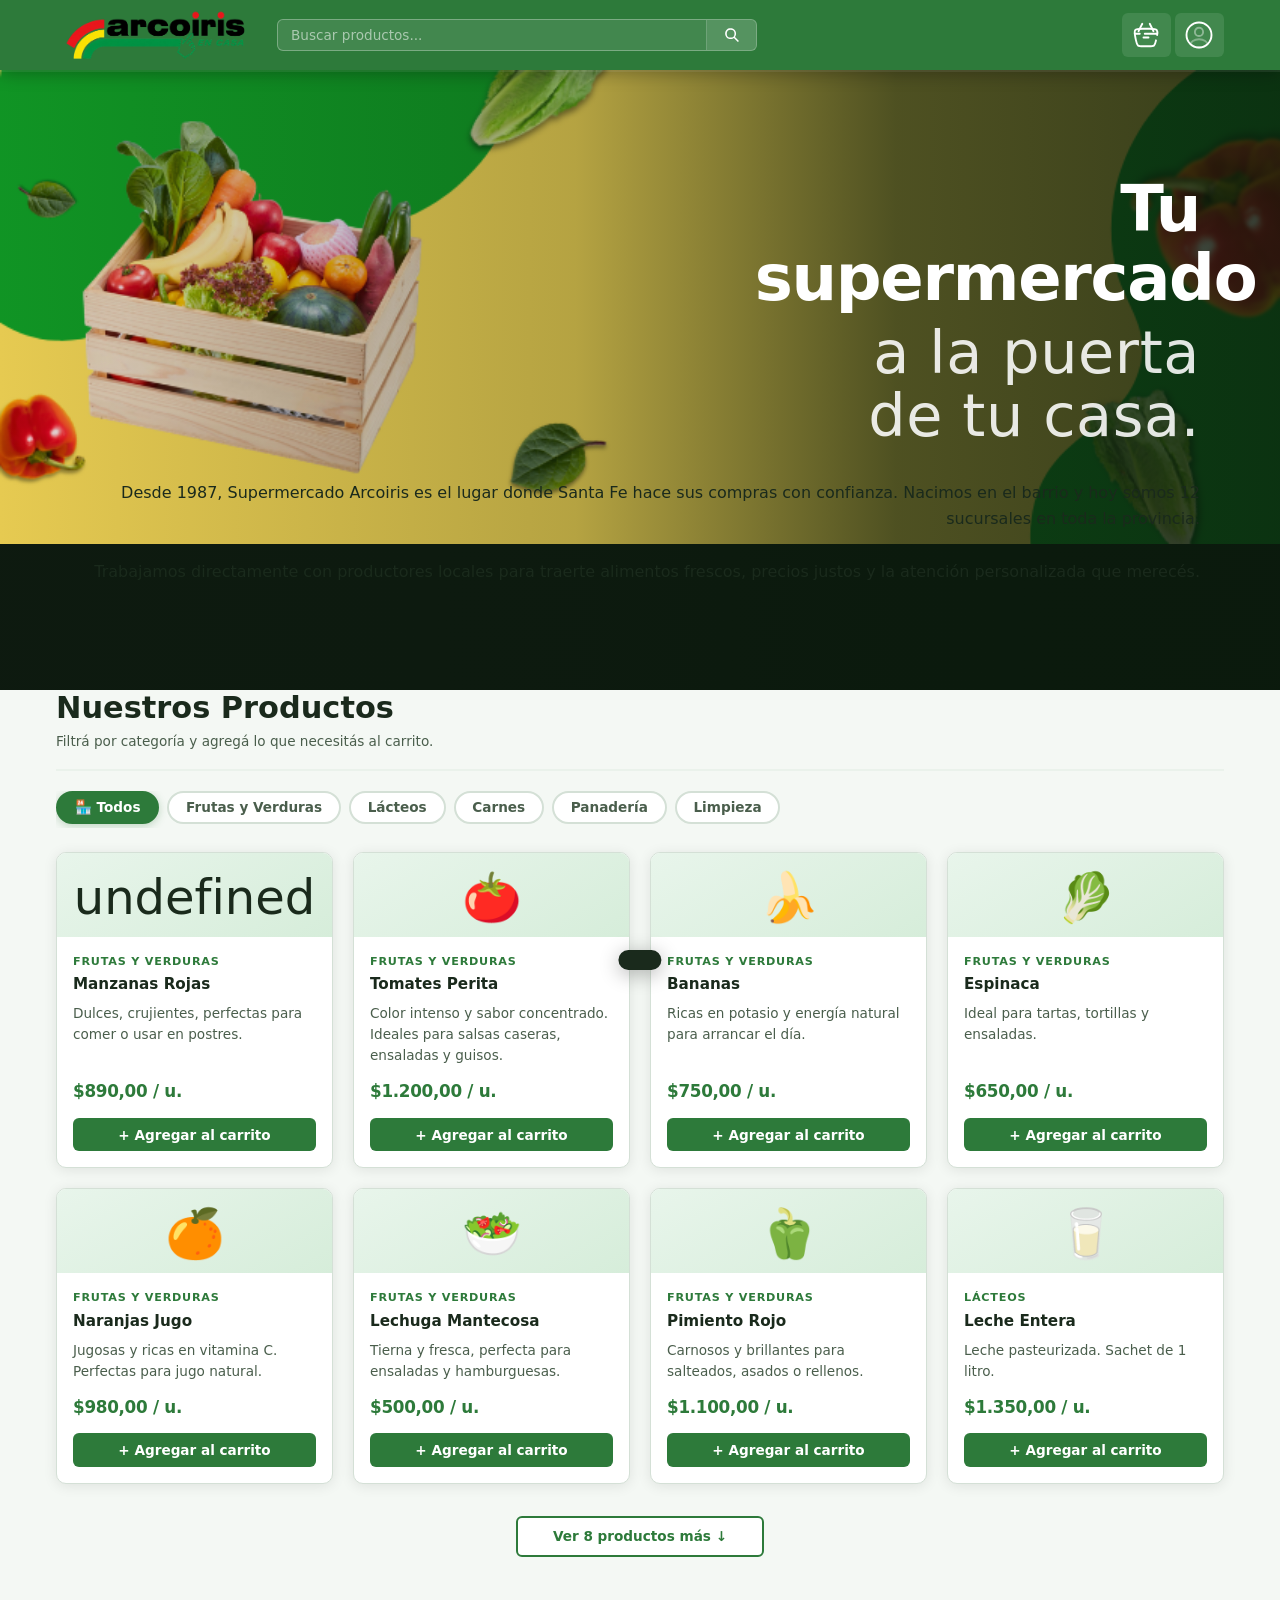
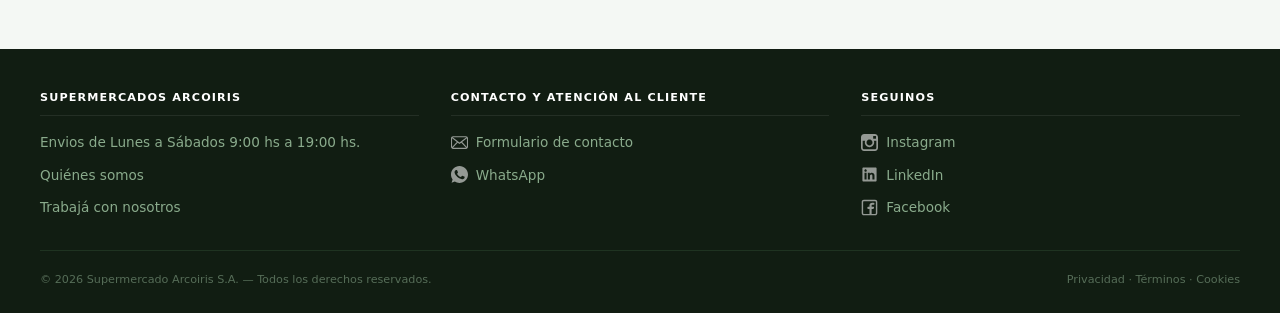
==== commit 99098fff: "Cambios menores CSS" ====
--- a/index.html
+++ b/index.html
@@ -5,7 +5,7 @@
   <meta name="viewport" content="width=device-width, initial-scale=1.0" />
   <link rel="stylesheet" href="style.css">
   <link rel="icon" type="image/png" href="img/favicon.png">
-  <title>Supermercado Arcoiris Online</title>
+  <title>Supermercado Arcoiris</title>
 </head>
 <body>
 
@@ -14,7 +14,7 @@
     <nav id="main-nav" role="navigation" aria-label="Navegación principal">
       <div class="nav-inner">
 
-        <a href="#" class="nav-logo" aria-label="Inicio — Supermercado Arcoiris">
+        <a href="index.html" class="nav-logo" aria-label="Inicio — Supermercado Arcoiris">
           <img src="img/logo.png" alt="logo de Supermercado Arcoiris Premium">
         </a>
 
@@ -32,17 +32,17 @@
 
 
           <div class="nav-actions">
-          <a href="login.html"> 
-            <button id="login-btn"> 
-              <img src="img/inicio-sesion.svg"> 
-             </button> 
+          <span id="cart-badge" aria-live="polite"></span>
+          <button id="cart-btn" aria-label="Abrir carrito">
+            <img src="img/carrito.svg">
+          </button>
+
+          <a href="login.html">
+            <button id="login-btn">
+              <img src="img/inicio-sesion.svg">
+            </button>
           </a>
-
-          <span id="cart-badge" aria-live="polite"></span>
-            <button id="cart-btn" aria-label="Abrir carrito">
-              <img src="img/carrito.svg"> 
-            </button>
-            </div>
+          </div>
 
       </div>
     </nav>
@@ -52,22 +52,30 @@
    <!-- ═══════════════════════════════ MAIN ════════════════════════════════ -->
   <main>
     <section id="hero" aria-labelledby="hero-title">
-      <div class="hero-img-wrap">
-        <img
-          src="https://images.squarespace-cdn.com/content/v1/5f08bf613b56aa7bb0306089/1602292410336-0W8MLZ4RJ6VJFYJ9LH1Q/Landing-Page-1.jpg"
-          alt="Interior luminoso del Supermercado Arcoiris con pasillos bien surtidos"
-          loading="eager"
-        />
-      </div>
-      <div class="hero-text">
-        <h1 id="hero-title">Tu supermercado<br /><span>a la puerta de tu casa.</span></h1>
-        <p>Desde <span class="resaltado">2001</span>, Supermercado Arcoiris es el lugar donde Santa Fe hace sus compras con confianza. 
-          Nacimos en la ciudad de Arroyo Seco y hoy somos <span class="resaltado> <a href="https://www.google.com/maps/search/Supermercados+Arcoiris/@-32.5893186,-61.1953506,9z?entry=ttu&g_ep=EgoyMDI2MDYyMy4wIKXMDSoASAFQAw%3D%3D ">12 sucursales </a> </span> en toda la provincia.</p>
-        <p>Trabajamos directamente con productores locales para traerte alimentos frescos, precios justos y la atención personalizada 
-          que merecés.</p>
-        <div class="hero-badges">
-          <span class="badge">🚚 Envios gratis (monto mínimo $30.000)</span>
-          <span class="badge">💳 Todos los medios de pago</span>
+
+      <!-- Imagen de fondo -->
+      <img
+        class="hero-bg"
+        src="img/main.png"
+        alt="Interior luminoso del Supermercado Arcoiris con pasillos bien surtidos"
+        loading="eager"
+      />
+
+      <!-- Overlay degradado para dar contraste al texto -->
+      <div class="hero-overlay" aria-hidden="true"></div>
+
+      <!-- Contenido editorial (lado derecho) -->
+      <div class="hero-content">
+        <h1 id="hero-title">
+         Tu supermercado
+          <span>a la puerta<br>de tu casa.</span>
+        </h1>
+
+        <p>Desde 1987, Supermercado Arcoiris es el lugar donde Santa Fe hace sus compras con confianza. Nacimos en el barrio y hoy somos 12 sucursales en toda la provincia.</p>
+        <br>
+        <p>Trabajamos directamente con productores locales para traerte alimentos frescos, precios justos y la atención personalizada que merecés.</p>
+      </div>
+
     </section>
 
        <!-- ═══════════════════════════════ CATALOGO ════════════════════════════════ -->
--- a/style.css
+++ b/style.css
@@ -1,12 +1,5 @@
 
 @import url('https://fonts.googleapis.com/css2?family=Manrope:wght@200..800&display=swap');
-    
-/* ════════════════════════════════════════════════════════════
-   SUPERMERCADO ARCOIRIS S.A. — style.css
-   Arquitectura: Mobile-first · Custom Properties · Moderno
-   Breakpoints: sm 480px · md 768px · lg 1024px · xl 1200px
-════════════════════════════════════════════════════════════ */
-
 
 /* ══════════════════════════════════════════════════════════
    1. TOKENS DE DISEÑO
@@ -320,18 +313,16 @@
   flex-shrink: 0;
 }
 
-/*
-  Badge del carrito.
-  En el nuevo HTML el <span id="cart-badge"> es HERMANO del #cart-btn
-  (no hijo), así que no puede ser position:absolute dentro del botón.
-  Lo posicionamos relativo al wrapper .nav-actions con un offset negativo.
-*/
 #cart-badge {
-  /* Sacar del flujo para solapar con el ícono */
+  /* Fuera del flujo, posicionado sobre el botón #cart-btn.
+     Con el nuevo orden (carrito primero, login después),
+     el carrito ocupa el inicio del wrapper .nav-actions.
+     El badge se alinea sobre el ícono del carrito. */
   position: absolute;
-  /* Alineado sobre el ícono del carrito (último elemento de .nav-actions) */
   top: 2px;
-  right: 2px;
+  /* El login-btn mide ~46px + gap ~4px = ~50px desde la derecha,
+     así el badge cae sobre el carrito y no sobre el login */
+  right: calc(46px + var(--sp-1) + 2px);
   /* Apariencia */
   background: var(--clr-yellow);
   color: var(--clr-dark);
@@ -374,92 +365,124 @@
 
 
 /* ══════════════════════════════════════════════════════════
-   4. HERO
+   4. HERO — Banner editorial full-width
+   Layout: imagen de fondo · overlay degradado · texto derecha
 ══════════════════════════════════════════════════════════ */
 #hero {
-  max-width: var(--max-w);
-  margin: var(--sp-6) auto;
-  padding: 0 var(--sp-4);
+  position: relative;
+  width: 100%;
+  /* Altura del banner: crece en pantallas grandes */
+  height: 62vw;
+  min-height: 320px;
+  max-height: 620px;
+  overflow: hidden;
+  /* Sin max-width: va de borde a borde */
+  background: #0e1a10;
+}
+
+/* ── Imagen de fondo ─────────────────────────────────── */
+.hero-bg {
+  position: absolute;
+  inset: 0;
+  width: 100%;
+  object-fit: cover;
+  /* La imagen ancla en el centro-izquierda
+     para que el sujeto quede a la izquierda y el texto a la derecha */
+  object-position: 30% center;
+}
+
+
+/* ── Overlay ─────────────────────────────────────────── */
+/*
+  Degradado horizontal: transparente en el lado de la imagen,
+  oscuro en el lado del texto — igual al estilo de la captura.
+*/
+.hero-overlay {
+  position: absolute;
+  inset: 0;
+  background: linear-gradient(
+    to right,
+    rgba(10, 26, 12, 0.10) 0%,
+    rgba(10, 26, 12, 0.30) 45%,
+    rgba(10, 26, 12, 0.72) 70%,
+    rgba(10, 26, 12, 0.82) 100%
+  );
+}
+
+/* ── Contenido editorial ─────────────────────────────── */
+.hero-content {
+  position: absolute;
+  inset: 0;
   display: flex;
   flex-direction: column;
-  gap: var(--sp-6);
-}
-
-.hero-img-wrap {
-  border-radius: var(--radius-lg);
-  overflow: hidden;
-  box-shadow: var(--shadow-lg);
-  width: 100%;
-}
-
-.hero-img-wrap img {
-  width: 100%;
-  height: 240px;
-  object-fit: cover;
-  object-position: center 60%;
-  transition: transform 0.5s ease;
-}
-
-.hero-img-wrap:hover img {
-  transform: scale(1.025);
-}
-
-/* Texto hero */
-.hero-text h1 {
+  align-items: flex-end;       /* Pegado a la derecha */
+  justify-content: center;
+  padding: var(--sp-6) var(--sp-6);
+  text-align: right;
+}
+
+/* ── Título ──────────────────────────────────────────── */
+#hero h1 {
   font-family: var(--font-display);
-  font-size: var(--text-2xl);
-  color: var(--clr-green);
-  line-height: 1.18;
-  margin-bottom: var(--sp-4);
-}
-
-.hero-text h1 span {
+  font-size: clamp(1.6rem, 5vw, 4rem);
+  font-weight: 800;
+  line-height: 1.08;
+  color: var(--clr-white);
+  letter-spacing: -0.02em;
+  margin-bottom: var(--sp-6);
+  /* Ancho máximo del bloque de texto */
+  max-width: 10ch;
+}
+
+#hero h1 span {
   display: block;
-  color: var(--clr-dark);
-  font-size: 0.88em;
-  margin-top: var(--sp-1);
-}
-
-.hero-text p {
-  color: var(--clr-mid);
-  font-size: 0.95rem;
-  margin-bottom: var(--sp-4);
-  max-width: 52ch;
-}
-
-.hero-badges {
-  display: flex;
-  flex-wrap: wrap;
-  gap: var(--sp-2);
-  margin-top: var(--sp-3);
-}
-
-.badge {
-  background: var(--clr-green-soft);
-  color: var(--clr-green-dark);
-  border: 1px solid var(--clr-green-border);
-  border-radius: var(--radius-pill);
-  padding: 0.28rem 0.8rem;
-  font-size: var(--text-xs);
-  font-weight: 700;
-  white-space: nowrap;
-}
-
-.hero-cta {
-  display: inline-block;
-  margin-top: var(--sp-5);
-  background: var(--clr-green);
-  color: var(--clr-white);
-  font-weight: 700;
-  padding: 0.72rem 1.5rem;
-  border-radius: var(--radius-sm);
-  font-size: 0.95rem;
-  transition: background var(--transition), transform var(--transition);
-}
-
-.hero-cta:hover {
-  background: var(--clr-green-dark);
-  transform: translateY(-1px);
+  font-weight: 300;       /* Contraste ligero/negrita = estilo editorial */
+  font-size: 0.92em;
+  color: rgba(255,255,255,0.88);
+  letter-spacing: 0.01em;
+  margin-top: var(--sp-2);
+}
+
+
+/* Texto del CTA */
+.hero-cta span,
+.hero-cta:not(.hero-cta-arrow) {
+  padding: 0.65em 1.4em;
+}
+
+/* ── Breakpoints del hero ────────────────────────────── */
+@media (min-width: 480px) {
+  .hero-content {
+    padding: var(--sp-8) var(--sp-8);
+  }
+}
+
+@media (min-width: 768px) {
+  .hero-content {
+    padding: var(--sp-10) var(--sp-10);
+  }
+
+  #hero h1 {
+    margin-bottom: var(--sp-8);
+  }
+}
+
+@media (min-width: 1024px) {
+  .hero-content {
+    padding: var(--sp-12) var(--sp-12);
+  }
+}
+
+@media (min-width: 1200px) {
+  .hero-content {
+    /* En pantallas muy anchas centramos horizontalmente
+       dentro del max-width para que no quede pegado al borde */
+    max-width: var(--max-w);
+    margin: 0 auto;
+    left: 0;
+    right: 0;
+    padding-right: var(--sp-10);
+  }
 }
 
 
@@ -903,7 +926,7 @@
 #apply-discount-btn {
   flex-shrink: 0;
   padding: 0.45rem 0.95rem;
-  background: var(--clr-green);
+  background: var(--clr-red);
   color: var(--clr-white);
   font-weight: 700;
   font-size: var(--text-sm);
@@ -1155,30 +1178,6 @@
     height: 48px;
   }
 
-  /* Hero lado a lado */
-  #hero {
-    flex-direction: row;
-    align-items: center;
-    gap: var(--sp-8);
-    margin: var(--sp-10) auto;
-  }
-
-  .hero-img-wrap {
-    flex: 1 1 52%;
-  }
-
-  .hero-img-wrap img {
-    height: 360px;
-  }
-
-  .hero-text {
-    flex: 1 1 48%;
-  }
-
-  .hero-text h1 {
-    font-size: var(--text-3xl);
-  }
-
   /* Catálogo */
   #products-grid {
     grid-template-columns: repeat(3, 1fr);
@@ -1217,19 +1216,6 @@
     height: 52px;
   }
 
-  #hero {
-    gap: var(--sp-12);
-    margin: var(--sp-12) auto;
-  }
-
-  .hero-img-wrap img {
-    height: 420px;
-  }
-
-  .hero-text h1 {
-    font-size: 2.7rem;
-  }
-
   #products-grid {
     grid-template-columns: repeat(4, 1fr);
   }
@@ -1259,13 +1245,6 @@
     margin-left: 0;
   }
 
-  #hero {
-    margin: var(--sp-16) auto;
-  }
-
-  .hero-text h1 {
-    font-size: 2.9rem;
-  }
 }
 
 /* ── Reducción de movimiento ─────────────────────────── */
@@ -1281,8 +1260,6 @@
 
 /* ══════════════════════════════════════════════════════════
    9. PÁGINA DE CONTACTO
-   Aplica cuando contacto.html usa style.css directamente.
-   El nav ya está cubierto arriba (secciones 3 y breakpoints).
 ══════════════════════════════════════════════════════════ */
  
 /* ── Wrapper de la sección ───────────────────────────── */
@@ -1320,7 +1297,7 @@
   display: block;
   width: 28px;
   height: 2px;
-  background: var(--clr-green);
+  background: var(--clr-yellow);
   flex-shrink: 0;
 }
  
@@ -1336,7 +1313,8 @@
   color: var(--clr-mid);
   font-size: var(--text-sm);
   margin-bottom: var(--sp-8);
-  max-width: 56ch;
+  max-width: 90ch;
+  padding-left: 30px;
 }
  
 /* ── Formulario ──────────────────────────────────────── */
@@ -1420,7 +1398,7 @@
   align-items: center;
   gap: var(--sp-2);
   padding: 0.72rem var(--sp-8);
-  background: var(--clr-green);
+  background: var(--clr-yellow);
   color: var(--clr-white);
   font-weight: 700;
   font-size: var(--text-sm);
@@ -1482,3 +1460,382 @@
     font-size: var(--text-3xl);
   }
 }
+
+
+/* ══════════════════════════════════════════════════════════
+   3. login
+   ESTRUCTURA DE PÁGINA
+══════════════════════════════════════════════════════════ */
+.page-wrap {
+  max-width: var(--max-w);
+  margin: 0 auto;
+  padding: var(--sp-6) var(--sp-4) var(--sp-12);
+}
+
+/* ══════════════════════════════════════════════════════════
+   5. TÍTULO CON LÍNEAS DECORATIVAS
+   Réplica exacta de la captura: línea amarillo-dorada
+   a izquierda y derecha del texto
+══════════════════════════════════════════════════════════ */
+.page-title-wrap {
+  display: flex;
+  align-items: center;
+  gap: var(--sp-4);
+  margin-bottom: var(--sp-8);
+}
+
+/* Línea izquierda (corta, verde) */
+.page-title-wrap::before {
+  content: '';
+  display: block;
+  width: 32px;
+  height: 2px;
+  background: var(--clr-yellow);
+  flex-shrink: 0;
+}
+
+/* Línea derecha (larga, amarilla — ocupa el resto) */
+.page-title-wrap::after {
+  content: '';
+  display: block;
+  flex: 1;
+  height: 2px;
+  background: var(--clr-yellow);
+}
+
+.page-title {
+  font-family: var(--font-display);
+  font-size: var(--text-2xl);
+  font-weight: 700;
+  color: var(--clr-green);
+  white-space: nowrap;
+  flex-shrink: 0;
+}
+
+
+/* ══════════════════════════════════════════════════════════
+   6. PANEL GRIS (contenedor de dos columnas)
+══════════════════════════════════════════════════════════ */
+.auth-panel {
+  background: var(--clr-light);
+  border-radius: var(--radius-lg);
+  border: 1px solid var(--clr-border);
+  display: flex;
+  flex-direction: column;    /* Mobile: apilado */
+  overflow: hidden;
+}
+
+
+/* ── Columna izquierda: LOGIN ───────────────────────── */
+.auth-left {
+  padding: var(--sp-8) var(--sp-6);
+  flex: 1;
+}
+
+.auth-left-label {
+  font-size: var(--text-sm);
+  font-weight: 700;
+  color: var(--clr-green);
+  margin-bottom: var(--sp-5);
+}
+
+/* ── Inputs pill ─────────────────────────────────────── */
+.input-group {
+  display: flex;
+  flex-direction: column;
+  gap: var(--sp-1);
+  margin-bottom: var(--sp-4);
+}
+
+.input-group label {
+  font-size: var(--text-sm);
+  color: var(--clr-mid);
+  font-weight: 500;
+}
+
+.input-group input {
+  width: 100%;
+  padding: 0.7rem var(--sp-5);
+  border: 1.5px solid var(--clr-border);
+  /* Pill: radio grande igual a la captura */
+  border-radius: var(--radius-pill);
+  font-size: var(--text-sm);
+  color: var(--clr-dark);
+  background: var(--clr-white);
+  box-shadow: var(--shadow-sm);
+  transition: border-color var(--transition), box-shadow var(--transition);
+}
+
+.input-group input::placeholder { color: transparent; }
+
+.input-group input:focus {
+  outline: none;
+  border-color: var(--clr-green);
+  box-shadow: 0 0 0 3px rgba(45,122,58,.12);
+}
+
+/* Olvidé mi contraseña */
+.forgot-link {
+  display: inline-block;
+  font-size: var(--text-sm);
+  font-weight: 600;
+  color: var(--clr-green);
+  margin-bottom: var(--sp-6);
+  transition: color var(--transition);
+  text-underline-offset: 3px;
+}
+
+.forgot-link:hover {
+  color: var(--clr-green-dark);
+  text-decoration: underline;
+}
+
+/* ── Botón ingresar (verde, con ícono) ───────────────── */
+.btn-ingresar {
+  display: inline-flex;
+  align-items: center;
+  justify-content: center;
+  gap: var(--sp-3);
+  width: 100%;
+  max-width: 340px;
+  padding: 0.85rem var(--sp-6);
+  background: var(--clr-green);
+  color: var(--clr-white);
+  font-size: var(--text-sm);
+  font-weight: 700;
+  letter-spacing: 0.06em;
+  text-transform: uppercase;
+  border-radius: var(--radius-sm);
+  box-shadow: 0 4px 14px rgba(45,122,58,.25);
+  transition:
+    background var(--transition),
+    box-shadow var(--transition),
+    transform var(--transition);
+}
+
+.btn-ingresar:hover {
+  background: var(--clr-green-dark);
+  box-shadow: 0 6px 20px rgba(30,86,40,.35);
+  transform: translateY(-2px);
+}
+
+.btn-ingresar:active {
+  transform: translateY(0);
+}
+
+.btn-icon {
+  width: 20px;
+  height: 20px;
+  flex-shrink: 0;
+}
+
+/* ── Divisor vertical ────────────────────────────────── */
+.auth-divider {
+  /* Mobile: línea horizontal */
+  height: 1px;
+  background: var(--clr-border);
+  margin: 0 var(--sp-6);
+}
+
+/* ── Columna derecha: REGISTRO ───────────────────────── */
+.auth-right {
+  padding: var(--sp-8) var(--sp-6);
+  flex: 1;
+  display: flex;
+  flex-direction: column;
+  align-items: center;
+  justify-content: center;
+  text-align: center;
+  gap: var(--sp-4);
+}
+
+.register-title {
+  font-family: var(--font-display);
+  font-size: var(--text-xl);
+  font-weight: 700;
+  color: var(--clr-yellow-dark);
+  line-height: 1.2;
+}
+
+.register-sub {
+  font-size: var(--text-sm);
+  color: var(--clr-mid);
+  max-width: 32ch;
+  line-height: 1.55;
+}
+
+/* Botón crear cuenta — amarillo, redondeado */
+.btn-crear {
+  padding: 0.75rem var(--sp-8);
+  background: var(--clr-yellow);
+  color: var(--clr-dark);
+  font-size: var(--text-sm);
+  font-weight: 800;
+  letter-spacing: 0.06em;
+  text-transform: uppercase;
+  border-radius: var(--radius-sm);
+  box-shadow: 0 4px 14px rgba(245,197,24,.28);
+  transition:
+    background var(--transition),
+    box-shadow var(--transition),
+    transform var(--transition);
+}
+
+.btn-crear:hover {
+  background: var(--clr-yellow-dark);
+  box-shadow: 0 6px 20px rgba(212,168,0,.38);
+  transform: translateY(-2px);
+}
+
+.btn-crear:active {
+  transform: translateY(0);
+}
+
+
+/* ══════════════════════════════════════════════════════════
+   7. MODAL DE REGISTRO
+══════════════════════════════════════════════════════════ */
+.register-overlay {
+  display: none;
+  position: fixed;
+  inset: 0;
+  background: rgba(0,0,0,.50);
+  backdrop-filter: blur(3px);
+  -webkit-backdrop-filter: blur(3px);
+  z-index: 2000;
+  align-items: center;
+  justify-content: center;
+  padding: var(--sp-4);
+}
+
+.register-overlay.open {
+  display: flex;
+}
+
+.register-modal {
+  position: relative;
+  background: var(--clr-white);
+  border-radius: var(--radius-lg);
+  border-top: 4px solid var(--clr-green);
+  box-shadow: var(--shadow-lg);
+  width: 100%;
+  max-width: 460px;
+  max-height: 90dvh;
+  overflow-y: auto;
+  padding: var(--sp-8) var(--sp-6);
+  display: flex;
+  flex-direction: column;
+  gap: var(--sp-4);
+}
+
+.modal-close {
+  position: absolute;
+  top: var(--sp-4);
+  right: var(--sp-4);
+  font-size: 1.1rem;
+  color: var(--clr-mid);
+  padding: 0.2rem 0.45rem;
+  border-radius: var(--radius-sm);
+  transition: background var(--transition), color var(--transition);
+}
+
+.modal-close:hover {
+  background: var(--clr-light);
+  color: var(--clr-dark);
+}
+
+.modal-title {
+  font-family: var(--font-display);
+  font-size: var(--text-2xl);
+  color: var(--clr-green);
+  font-weight: 700;
+}
+
+.modal-sub {
+  font-size: var(--text-sm);
+  color: var(--clr-mid);
+  margin-top: calc(-1 * var(--sp-2));
+}
+
+/* Dentro del modal: los inputs también son pill */
+.register-modal .input-group { margin-bottom: 0; }
+
+/* Checkbox términos */
+.checkbox-group {
+  display: flex;
+  align-items: flex-start;
+  gap: var(--sp-2);
+  font-size: var(--text-xs);
+  color: var(--clr-mid);
+  line-height: 1.55;
+}
+
+.checkbox-group input[type="checkbox"] {
+  width: 16px;
+  height: 16px;
+  flex-shrink: 0;
+  margin-top: 2px;
+  accent-color: var(--clr-green);
+  cursor: pointer;
+}
+
+.checkbox-group a {
+  color: var(--clr-green);
+  font-weight: 700;
+  text-underline-offset: 3px;
+  transition: color var(--transition);
+}
+
+.checkbox-group a:hover {
+  color: var(--clr-green-dark);
+  text-decoration: underline;
+}
+
+/* El btn-ingresar dentro del modal ocupa todo el ancho */
+.register-modal .btn-ingresar {
+  max-width: 100%;
+}
+
+
+/* ══════════════════════════════════════════════════════════
+   8. BREAKPOINTS
+══════════════════════════════════════════════════════════ */
+
+/* md: 768px — activa el layout de dos columnas */
+@media (min-width: 768px) {
+  .auth-panel {
+    flex-direction: row;   /* Lado a lado */
+    align-items: stretch;
+  }
+
+  /* Divisor: ahora es vertical */
+  .auth-divider {
+    width: 1px;
+    height: auto;
+    margin: var(--sp-8) 0;
+    flex-shrink: 0;
+  }
+
+  .auth-left  { padding: var(--sp-10) var(--sp-10); }
+  .auth-right { padding: var(--sp-10) var(--sp-10); }
+
+  .page-title { font-size: var(--text-3xl); }
+}
+
+/* lg: 1024px */
+@media (min-width: 1024px) {
+  .page-wrap {
+    padding: var(--sp-8) var(--sp-8) var(--sp-12);
+  }
+
+  .auth-left  { padding: var(--sp-12) var(--sp-12); }
+  .auth-right { padding: var(--sp-12) var(--sp-12); }
+}
+
+/* Reducción de movimiento */
+@media (prefers-reduced-motion: reduce) {
+  *, *::before, *::after {
+    animation-duration: 0.01ms !important;
+    transition-duration: 0.01ms !important;
+  }
+}
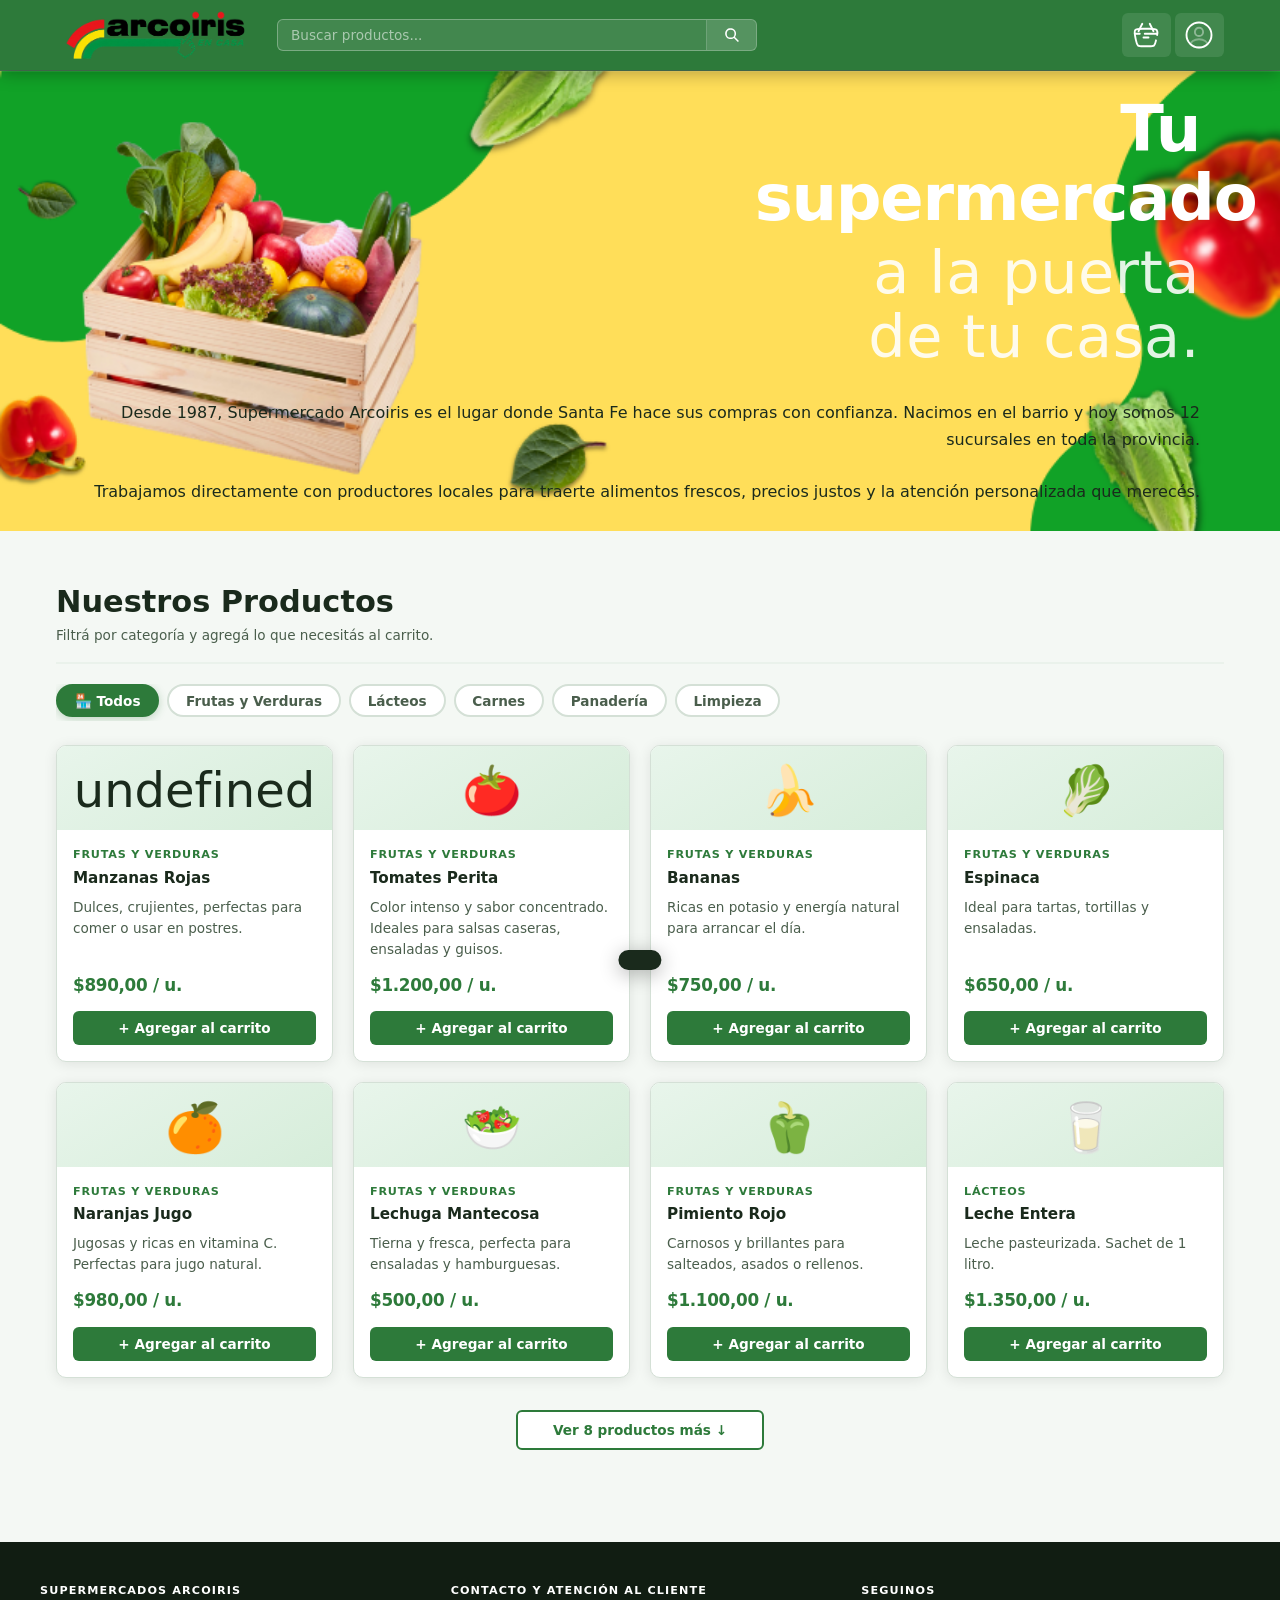
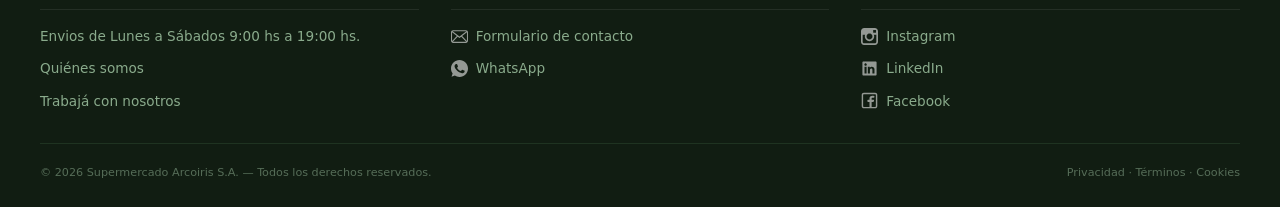
==== commit bb916dca: "Cambios main css" ====
--- a/index.html
+++ b/index.html
@@ -81,6 +81,7 @@
        <!-- ═══════════════════════════════ CATALOGO ════════════════════════════════ -->
     <section id="catalogo" aria-labelledby="catalogo-title">
       <div class="section-header">
+        <br> <br>
         <h2 id="catalogo-title">Nuestros Productos</h2>
         <p>Filtrá por categoría y agregá lo que necesitás al carrito.</p>
       </div>
--- a/style.css
+++ b/style.css
@@ -372,12 +372,10 @@
   position: relative;
   width: 100%;
   /* Altura del banner: crece en pantallas grandes */
-  height: 62vw;
-  min-height: 320px;
-  max-height: 620px;
+  height: 36vw;
   overflow: hidden;
   /* Sin max-width: va de borde a borde */
-  background: #0e1a10;
+  background: #ffffff;
 }
 
 /* ── Imagen de fondo ─────────────────────────────────── */
@@ -389,24 +387,8 @@
   /* La imagen ancla en el centro-izquierda
      para que el sujeto quede a la izquierda y el texto a la derecha */
   object-position: 30% center;
-}
-
-
-/* ── Overlay ─────────────────────────────────────────── */
-/*
-  Degradado horizontal: transparente en el lado de la imagen,
-  oscuro en el lado del texto — igual al estilo de la captura.
-*/
-.hero-overlay {
-  position: absolute;
-  inset: 0;
-  background: linear-gradient(
-    to right,
-    rgba(10, 26, 12, 0.10) 0%,
-    rgba(10, 26, 12, 0.30) 45%,
-    rgba(10, 26, 12, 0.72) 70%,
-    rgba(10, 26, 12, 0.82) 100%
-  );
+  padding-top: 1px;
+  background-color: var(--clr-green-mid);
 }
 
 /* ── Contenido editorial ─────────────────────────────── */
